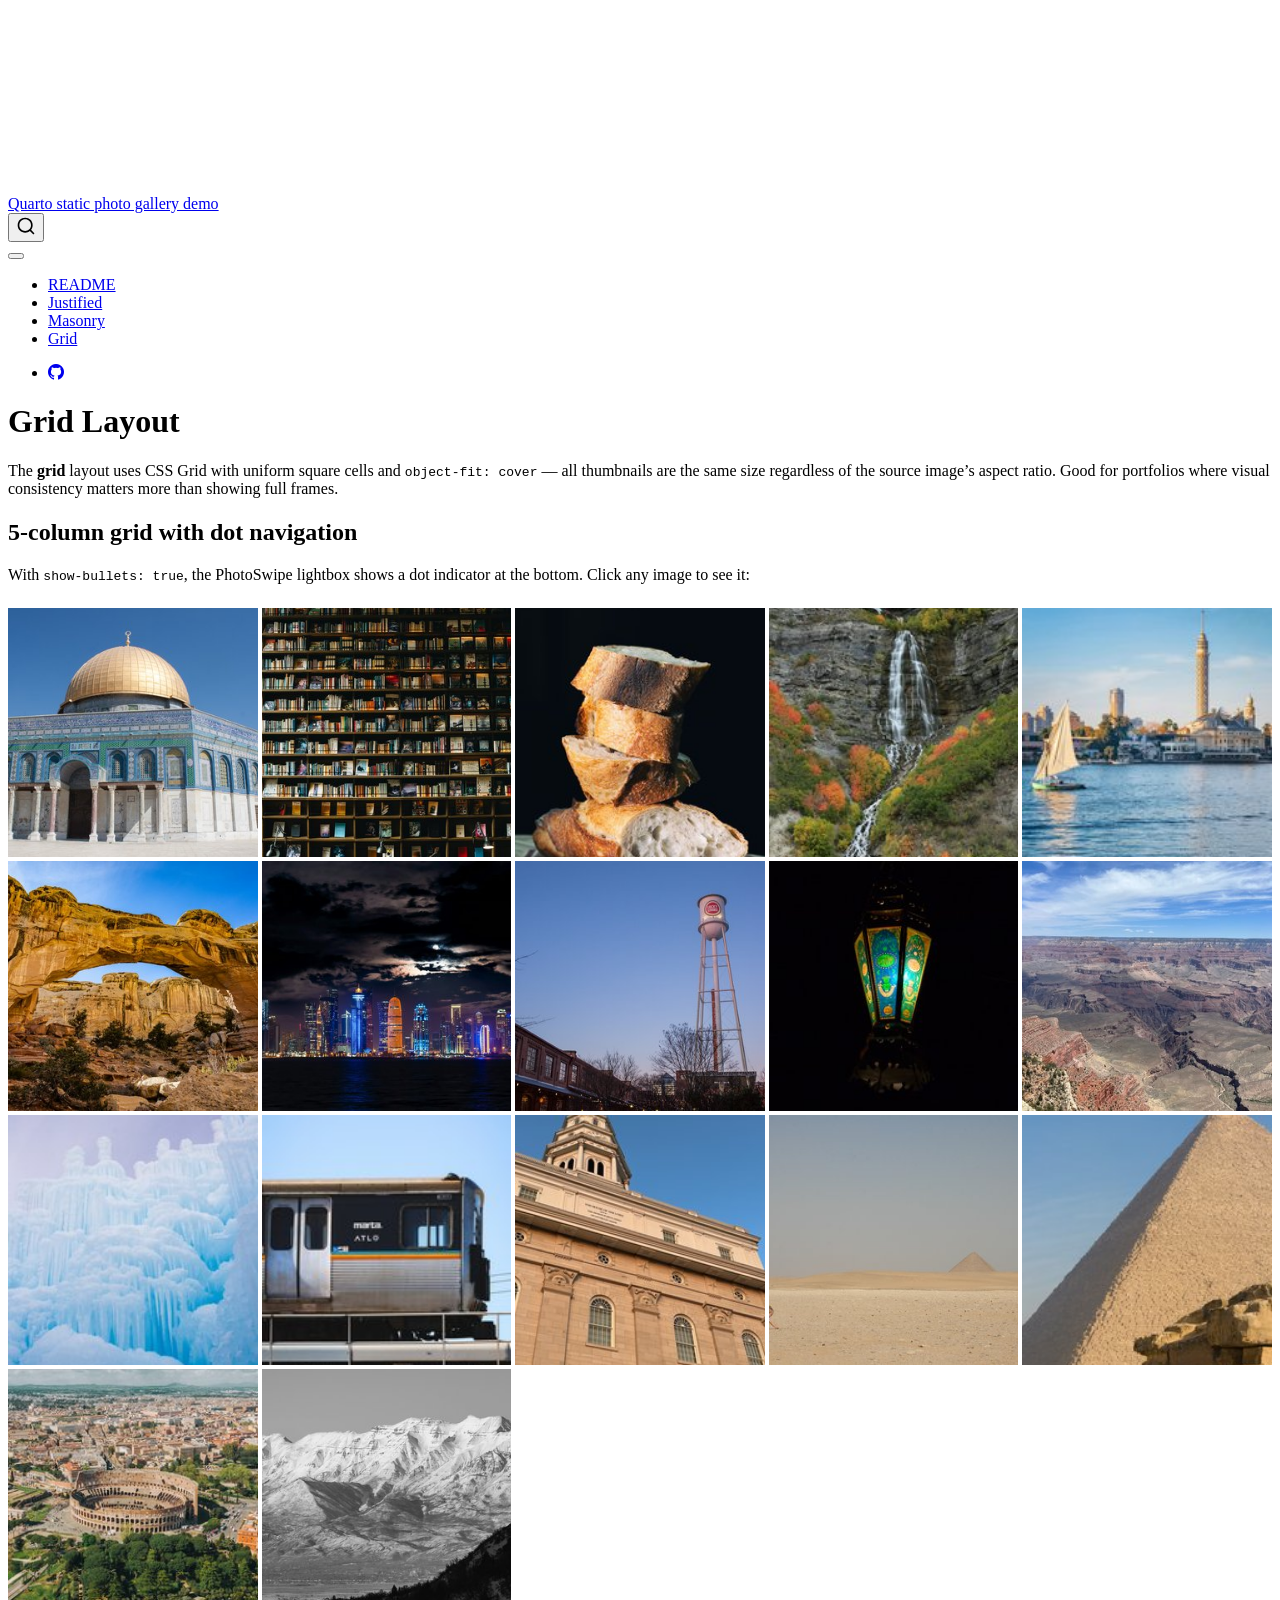
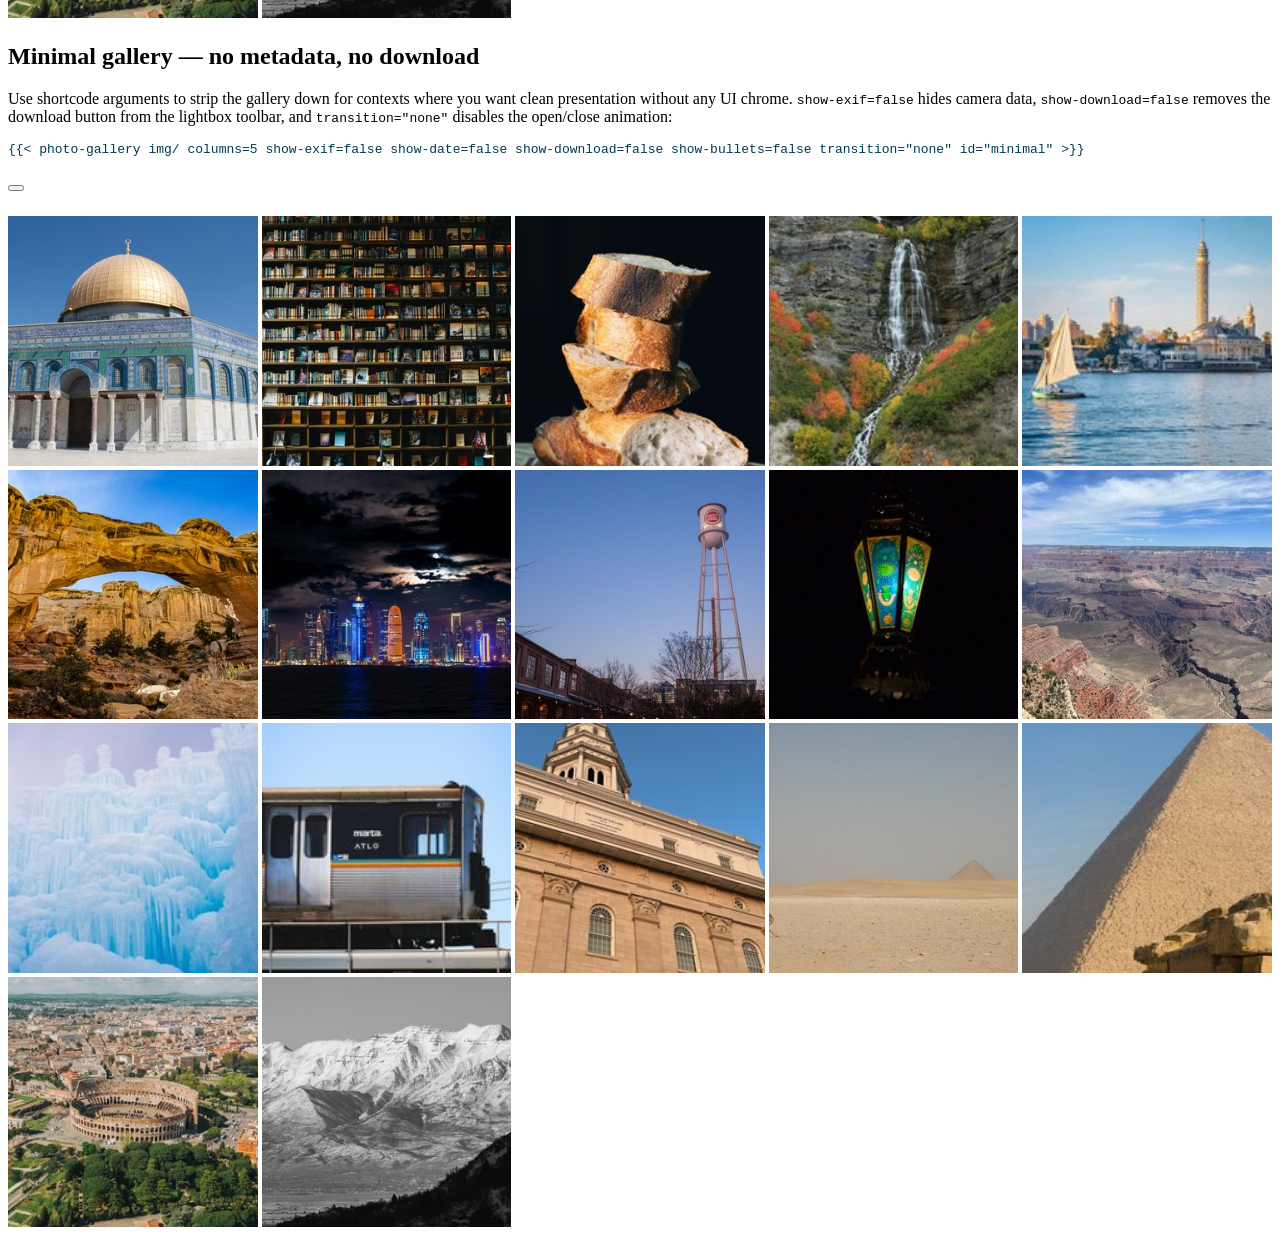
==== grid.html @ 7f1fd10f "Built site for gh-pages" ====
<!DOCTYPE html>
<html xmlns="http://www.w3.org/1999/xhtml" lang="en" xml:lang="en"><head>

<meta charset="utf-8">
<meta name="generator" content="quarto-1.9.37">

<meta name="viewport" content="width=device-width, initial-scale=1.0, user-scalable=yes">


<title>Grid Layout – Quarto static photo gallery demo</title>
<style>
/* Default styles provided by pandoc.
** See https://pandoc.org/MANUAL.html#variables-for-html for config info.
*/
code{white-space: pre-wrap;}
span.smallcaps{font-variant: small-caps;}
div.columns{display: flex; gap: min(4vw, 1.5em);}
div.column{flex: auto; overflow-x: auto;}
div.hanging-indent{margin-left: 1.5em; text-indent: -1.5em;}
ul.task-list{list-style: none;}
ul.task-list li input[type="checkbox"] {
  width: 0.8em;
  margin: 0 0.8em 0.2em -1em; /* quarto-specific, see https://github.com/quarto-dev/quarto-cli/issues/4556 */ 
  vertical-align: middle;
}
/* CSS for syntax highlighting */
html { -webkit-text-size-adjust: 100%; }
pre > code.sourceCode { white-space: pre; position: relative; }
pre > code.sourceCode > span { display: inline-block; line-height: 1.25; }
pre > code.sourceCode > span:empty { height: 1.2em; }
.sourceCode { overflow: visible; }
code.sourceCode > span { color: inherit; text-decoration: inherit; }
div.sourceCode { margin: 1em 0; }
pre.sourceCode { margin: 0; }
@media screen {
div.sourceCode { overflow: auto; }
}
@media print {
pre > code.sourceCode { white-space: pre-wrap; }
pre > code.sourceCode > span { text-indent: -5em; padding-left: 5em; }
}
pre.numberSource code
  { counter-reset: source-line 0; }
pre.numberSource code > span
  { position: relative; left: -4em; counter-increment: source-line; }
pre.numberSource code > span > a:first-child::before
  { content: counter(source-line);
    position: relative; left: -1em; text-align: right; vertical-align: baseline;
    border: none; display: inline-block;
    -webkit-touch-callout: none; -webkit-user-select: none;
    -khtml-user-select: none; -moz-user-select: none;
    -ms-user-select: none; user-select: none;
    padding: 0 4px; width: 4em;
  }
pre.numberSource { margin-left: 3em;  padding-left: 4px; }
div.sourceCode
  {   }
@media screen {
pre > code.sourceCode > span > a:first-child::before { text-decoration: underline; }
}
</style>


<script src="site_libs/quarto-nav/quarto-nav.js"></script>
<script src="site_libs/quarto-nav/headroom.min.js"></script>
<script src="site_libs/clipboard/clipboard.min.js"></script>
<script src="site_libs/quarto-search/autocomplete.umd.js"></script>
<script src="site_libs/quarto-search/fuse.min.js"></script>
<script src="site_libs/quarto-search/quarto-search.js"></script>
<meta name="quarto:offset" content="./">
<script src="site_libs/quarto-html/quarto.js" type="module"></script>
<script src="site_libs/quarto-html/tabsets/tabsets.js" type="module"></script>
<script src="site_libs/quarto-html/popper.min.js"></script>
<script src="site_libs/quarto-html/tippy.umd.min.js"></script>
<script src="site_libs/quarto-html/anchor.min.js"></script>
<link href="site_libs/quarto-html/tippy.css" rel="stylesheet">
<link href="site_libs/quarto-html/quarto-syntax-highlighting-7f8f88aac4f3542376d5c11b86a4c14d.css" rel="stylesheet" class="quarto-color-scheme" id="quarto-text-highlighting-styles">
<link href="site_libs/quarto-html/quarto-syntax-highlighting-dark-d0ae9245876894da5ac7e18953ecc5cc.css" rel="stylesheet" class="quarto-color-scheme quarto-color-alternate" id="quarto-text-highlighting-styles">
<link href="site_libs/quarto-html/quarto-syntax-highlighting-7f8f88aac4f3542376d5c11b86a4c14d.css" rel="stylesheet" class="quarto-color-scheme-extra" id="quarto-text-highlighting-styles">
<script src="site_libs/bootstrap/bootstrap.min.js"></script>
<link href="site_libs/bootstrap/bootstrap-icons.css" rel="stylesheet">
<link href="site_libs/bootstrap/bootstrap-158031087360bce0ff56dc785ce39e06.min.css" rel="stylesheet" append-hash="true" class="quarto-color-scheme" id="quarto-bootstrap" data-mode="light">
<link href="site_libs/bootstrap/bootstrap-dark-4d72738a521f03bda770c6fbcc444206.min.css" rel="stylesheet" append-hash="true" class="quarto-color-scheme quarto-color-alternate" id="quarto-bootstrap" data-mode="dark">
<link href="site_libs/bootstrap/bootstrap-158031087360bce0ff56dc785ce39e06.min.css" rel="stylesheet" append-hash="true" class="quarto-color-scheme-extra" id="quarto-bootstrap" data-mode="light">
<script src="site_libs/quarto-contrib/photo-gallery-0.1.0/photoswipe.umd.min.js"></script>
<script src="site_libs/quarto-contrib/photo-gallery-0.1.0/photoswipe-lightbox.umd.min.js"></script>
<script src="site_libs/quarto-contrib/photo-gallery-0.1.0/dayjs.min.js"></script>
<script src="site_libs/quarto-contrib/photo-gallery-0.1.0/photo-gallery.js"></script>
<link href="site_libs/quarto-contrib/photo-gallery-0.1.0/photoswipe.css" rel="stylesheet">
<link href="site_libs/quarto-contrib/photo-gallery-0.1.0/photo-gallery.css" rel="stylesheet">
<script id="quarto-search-options" type="application/json">{
  "location": "navbar",
  "copy-button": false,
  "collapse-after": 3,
  "panel-placement": "end",
  "type": "overlay",
  "limit": 50,
  "keyboard-shortcut": [
    "f",
    "/",
    "s"
  ],
  "show-item-context": false,
  "language": {
    "search-no-results-text": "No results",
    "search-matching-documents-text": "matching documents",
    "search-copy-link-title": "Copy link to search",
    "search-hide-matches-text": "Hide additional matches",
    "search-more-match-text": "more match in this document",
    "search-more-matches-text": "more matches in this document",
    "search-clear-button-title": "Clear",
    "search-text-placeholder": "",
    "search-detached-cancel-button-title": "Cancel",
    "search-submit-button-title": "Submit",
    "search-label": "Search"
  }
}</script>


</head>

<body class="nav-fixed quarto-light"><script id="quarto-html-before-body" type="application/javascript">
    const toggleBodyColorMode = (bsSheetEl) => {
      const mode = bsSheetEl.getAttribute("data-mode");
      const bodyEl = window.document.querySelector("body");
      if (mode === "dark") {
        bodyEl.classList.add("quarto-dark");
        bodyEl.classList.remove("quarto-light");
      } else {
        bodyEl.classList.add("quarto-light");
        bodyEl.classList.remove("quarto-dark");
      }
    }
    const toggleBodyColorPrimary = () => {
      const bsSheetEl = window.document.querySelector("link#quarto-bootstrap:not([rel=disabled-stylesheet])");
      if (bsSheetEl) {
        toggleBodyColorMode(bsSheetEl);
      }
    }
    const setColorSchemeToggle = (alternate) => {
      const toggles = window.document.querySelectorAll('.quarto-color-scheme-toggle');
      for (let i=0; i < toggles.length; i++) {
        const toggle = toggles[i];
        if (toggle) {
          if (alternate) {
            toggle.classList.add("alternate");
          } else {
            toggle.classList.remove("alternate");
          }
        }
      }
    };
    const toggleColorMode = (alternate) => {
      // Switch the stylesheets
      const primaryStylesheets = window.document.querySelectorAll('link.quarto-color-scheme:not(.quarto-color-alternate)');
      const alternateStylesheets = window.document.querySelectorAll('link.quarto-color-scheme.quarto-color-alternate');
      manageTransitions('#quarto-margin-sidebar .nav-link', false);
      if (alternate) {
        // note: dark is layered on light, we don't disable primary!
        enableStylesheet(alternateStylesheets);
        for (const sheetNode of alternateStylesheets) {
          if (sheetNode.id === "quarto-bootstrap") {
            toggleBodyColorMode(sheetNode);
          }
        }
      } else {
        disableStylesheet(alternateStylesheets);
        enableStylesheet(primaryStylesheets)
        toggleBodyColorPrimary();
      }
      manageTransitions('#quarto-margin-sidebar .nav-link', true);
      // Switch the toggles
      setColorSchemeToggle(alternate)
      // Hack to workaround the fact that safari doesn't
      // properly recolor the scrollbar when toggling (#1455)
      if (navigator.userAgent.indexOf('Safari') > 0 && navigator.userAgent.indexOf('Chrome') == -1) {
        manageTransitions("body", false);
        window.scrollTo(0, 1);
        setTimeout(() => {
          window.scrollTo(0, 0);
          manageTransitions("body", true);
        }, 40);
      }
    }
    const disableStylesheet = (stylesheets) => {
      for (let i=0; i < stylesheets.length; i++) {
        const stylesheet = stylesheets[i];
        stylesheet.rel = 'disabled-stylesheet';
      }
    }
    const enableStylesheet = (stylesheets) => {
      for (let i=0; i < stylesheets.length; i++) {
        const stylesheet = stylesheets[i];
        if(stylesheet.rel !== 'stylesheet') { // for Chrome, which will still FOUC without this check
          stylesheet.rel = 'stylesheet';
        }
      }
    }
    const manageTransitions = (selector, allowTransitions) => {
      const els = window.document.querySelectorAll(selector);
      for (let i=0; i < els.length; i++) {
        const el = els[i];
        if (allowTransitions) {
          el.classList.remove('notransition');
        } else {
          el.classList.add('notransition');
        }
      }
    }
    const isFileUrl = () => {
      return window.location.protocol === 'file:';
    }
    const hasAlternateSentinel = () => {
      let styleSentinel = getColorSchemeSentinel();
      if (styleSentinel !== null) {
        return styleSentinel === "alternate";
      } else {
        return false;
      }
    }
    const setStyleSentinel = (alternate) => {
      const value = alternate ? "alternate" : "default";
      if (!isFileUrl()) {
        window.localStorage.setItem("quarto-color-scheme", value);
      } else {
        localAlternateSentinel = value;
      }
    }
    const getColorSchemeSentinel = () => {
      if (!isFileUrl()) {
        const storageValue = window.localStorage.getItem("quarto-color-scheme");
        return storageValue != null ? storageValue : localAlternateSentinel;
      } else {
        return localAlternateSentinel;
      }
    }
    const toggleGiscusIfUsed = (isAlternate, darkModeDefault) => {
      const baseTheme = document.querySelector('#giscus-base-theme')?.value ?? 'light';
      const alternateTheme = document.querySelector('#giscus-alt-theme')?.value ?? 'dark';
      let newTheme = '';
      if(authorPrefersDark) {
        newTheme = isAlternate ? baseTheme : alternateTheme;
      } else {
        newTheme = isAlternate ? alternateTheme : baseTheme;
      }
      const changeGiscusTheme = () => {
        // From: https://github.com/giscus/giscus/issues/336
        const sendMessage = (message) => {
          const iframe = document.querySelector('iframe.giscus-frame');
          if (!iframe) return;
          iframe.contentWindow.postMessage({ giscus: message }, 'https://giscus.app');
        }
        sendMessage({
          setConfig: {
            theme: newTheme
          }
        });
      }
      const isGiscussLoaded = window.document.querySelector('iframe.giscus-frame') !== null;
      if (isGiscussLoaded) {
        changeGiscusTheme();
      }
    };
    const authorPrefersDark = false;
    const darkModeDefault = authorPrefersDark;
      document.querySelector('link#quarto-text-highlighting-styles.quarto-color-scheme-extra').rel = 'disabled-stylesheet';
      document.querySelector('link#quarto-bootstrap.quarto-color-scheme-extra').rel = 'disabled-stylesheet';
    let localAlternateSentinel = darkModeDefault ? 'alternate' : 'default';
    // Dark / light mode switch
    window.quartoToggleColorScheme = () => {
      // Read the current dark / light value
      let toAlternate = !hasAlternateSentinel();
      toggleColorMode(toAlternate);
      setStyleSentinel(toAlternate);
      toggleGiscusIfUsed(toAlternate, darkModeDefault);
      window.dispatchEvent(new Event('resize'));
    };
    // Switch to dark mode if need be
    if (hasAlternateSentinel()) {
      toggleColorMode(true);
    } else {
      toggleColorMode(false);
    }
  </script>

<div id="quarto-search-results"></div>
  <header id="quarto-header" class="headroom fixed-top">
    <nav class="navbar navbar-expand-lg " data-bs-theme="dark">
      <div class="navbar-container container-fluid">
      <div class="navbar-brand-container mx-auto">
    <a class="navbar-brand" href="./index.html">
    <span class="navbar-title">Quarto static photo gallery demo</span>
    </a>
  </div>
            <div id="quarto-search" class="" title="Search"></div>
          <button class="navbar-toggler" type="button" data-bs-toggle="collapse" data-bs-target="#navbarCollapse" aria-controls="navbarCollapse" role="menu" aria-expanded="false" aria-label="Toggle navigation" onclick="if (window.quartoToggleHeadroom) { window.quartoToggleHeadroom(); }">
  <span class="navbar-toggler-icon"></span>
</button>
          <div class="collapse navbar-collapse" id="navbarCollapse">
            <ul class="navbar-nav navbar-nav-scroll me-auto">
  <li class="nav-item">
    <a class="nav-link" href="./index.html"> 
<span class="menu-text">README</span></a>
  </li>  
  <li class="nav-item">
    <a class="nav-link" href="./justified.html"> 
<span class="menu-text">Justified</span></a>
  </li>  
  <li class="nav-item">
    <a class="nav-link" href="./masonry.html"> 
<span class="menu-text">Masonry</span></a>
  </li>  
  <li class="nav-item">
    <a class="nav-link active" href="./grid.html" aria-current="page"> 
<span class="menu-text">Grid</span></a>
  </li>  
</ul>
            <ul class="navbar-nav navbar-nav-scroll ms-auto">
  <li class="nav-item compact">
    <a class="nav-link" href="https://github.com/andrewheiss/quarto-static-photo-gallery"> <i class="bi bi-github" role="img" aria-label="github">
</i> 
<span class="menu-text"></span></a>
  </li>  
</ul>
          </div> <!-- /navcollapse -->
            <div class="quarto-navbar-tools">
  <a href="" class="quarto-color-scheme-toggle quarto-navigation-tool  px-1" onclick="window.quartoToggleColorScheme(); return false;" title="Toggle dark mode"><i class="bi"></i></a>
</div>
      </div> <!-- /container-fluid -->
    </nav>
</header>
<!-- content -->
<div id="quarto-content" class="quarto-container page-columns page-rows-contents page-layout-full page-navbar">
<!-- sidebar -->
<!-- margin-sidebar -->
    
<!-- main -->
<main class="content column-page" id="quarto-document-content">


<header id="title-block-header" class="quarto-title-block default">
<div class="quarto-title">
<h1 class="title">Grid Layout</h1>
</div>



<div class="quarto-title-meta column-page">

    
  
    
  </div>
  


</header>


<p>The <strong>grid</strong> layout uses CSS Grid with uniform square cells and <code>object-fit: cover</code> — all thumbnails are the same size regardless of the source image’s aspect ratio. Good for portfolios where visual consistency matters more than showing full frames.</p>
<section id="column-grid-with-dot-navigation" class="level2">
<h2 class="anchored" data-anchor-id="column-grid-with-dot-navigation">5-column grid with dot navigation</h2>
<p>With <code>show-bullets: true</code>, the PhotoSwipe lightbox shows a dot indicator at the bottom. Click any image to see it:</p>
<div class="photo-gallery" data-layout="grid" style="--pg-gap: 4px; --pg-row-height: 300px; --pg-columns: 5;">
<div class="pswp-gallery" id="pg-1" data-download="true" data-transition="zoom" data-bullets="true">
<a href="img/al-aqsa.jpg" data-pswp-width="2400" data-pswp-height="1600" data-cropped="false" class="pg-item" style="flex-grow: 1.5000;" title="Al-Aqsa — Al-Aqsa mosque in Jerusalem Photo by Andrew Heiss" aria-describedby="pg-1-cap-1" data-pg-desc="Al-Aqsa mosque in Jerusalem<br>Photo by Andrew Heiss">
<img src="img/thumbs/al-aqsa.jpg" alt="Al-Aqsa mosque in Jerusalem Photo by Andrew Heiss" width="450" height="300" loading="lazy">
<div class="pg-caption" id="pg-1-cap-1"><span class="pg-title">Al-Aqsa</span><span class="pg-meta"><time datetime="2009-08-30T09:52:01" data-date-format="YYYY-MM-DD" data-datetime-format="YYYY-MM-DDTHH:mm">2009-08-30T09:52:01</time> · f/11 · 1/400s · 18mm · ISO 200 · Canon EOS DIGITAL REBEL XTi</span><span class="pg-description">Al-Aqsa mosque in Jerusalem Photo by Andrew Heiss</span></div>
</a>
<a href="img/books.jpg" data-pswp-width="2400" data-pswp-height="1600" data-cropped="false" class="pg-item" style="flex-grow: 1.5000;" title="Books — A wall of books Photo by Peter Thomas on Unsplash" aria-describedby="pg-1-cap-2" data-pg-desc="A wall of books<br>Photo by <a href=&quot;https://unsplash.com/@lifeof_peter_&quot;>Peter Thomas</a> on <a href=&quot;https://unsplash.com/photos/books-fill-a-wooden-bookshelf-he4j9YyWFoo&quot;>Unsplash</a>">
<img src="img/thumbs/books.jpg" alt="A wall of books Photo by Peter Thomas on Unsplash" width="450" height="300" loading="lazy">
<div class="pg-caption" id="pg-1-cap-2"><span class="pg-title">Books</span><span class="pg-meta"><time datetime="2025-03-13" data-date-format="YYYY-MM-DD" data-datetime-format="YYYY-MM-DDTHH:mm">2025-03-13</time></span><span class="pg-description">A wall of books Photo by Peter Thomas on Unsplash</span></div>
</a>
<a href="img/breaad.jpg" data-pswp-width="2400" data-pswp-height="3000" data-cropped="false" class="pg-item" style="flex-grow: 0.8000;" title="Bread — A stack of sliced bread Photo by Rodolfo Marques on Unsplash" aria-describedby="pg-1-cap-3" data-pg-desc="A stack of sliced bread<br>Photo by <a href=&quot;https://unsplash.com/@rodolfomarques&quot;>Rodolfo Marques</a> on <a href=&quot;https://unsplash.com/photos/sliced-breads-GzBO_o0RvEg&quot;>Unsplash</a>">
<img src="img/thumbs/breaad.jpg" alt="A stack of sliced bread Photo by Rodolfo Marques on Unsplash" width="240" height="300" loading="lazy">
<div class="pg-caption" id="pg-1-cap-3"><span class="pg-title">Bread</span><span class="pg-meta"><time datetime="2018-08-08" data-date-format="YYYY-MM-DD" data-datetime-format="YYYY-MM-DDTHH:mm">2018-08-08</time></span><span class="pg-description">A stack of sliced bread Photo by Rodolfo Marques on Unsplash</span></div>
</a>
<a href="img/bridal-veil.jpg" data-pswp-width="2400" data-pswp-height="3600" data-cropped="false" class="pg-item" style="flex-grow: 0.6667;" title="Bridal Veil Falls — Bridal Veil Falls near Provo, Utah Photo by David Wirzba on Unsplash" aria-describedby="pg-1-cap-4" data-pg-desc="Bridal Veil Falls near Provo, Utah<br>Photo by <a href=&quot;https://unsplash.com/@psalms&quot;>David Wirzba</a> on <a href=&quot;https://unsplash.com/photos/photo-of-waterfalls-during-daytime-hZuSXNKCyzE&quot;>Unsplash</a>">
<img src="img/thumbs/bridal-veil.jpg" alt="Bridal Veil Falls near Provo, Utah Photo by David Wirzba on Unsplash" width="200" height="300" loading="lazy">
<div class="pg-caption" id="pg-1-cap-4"><span class="pg-title">Bridal Veil Falls</span><span class="pg-meta"><time datetime="2019-06-17" data-date-format="YYYY-MM-DD" data-datetime-format="YYYY-MM-DDTHH:mm">2019-06-17</time></span><span class="pg-description">Bridal Veil Falls near Provo, Utah Photo by David Wirzba on Unsplash</span></div>
</a>
<a href="img/cairo.jpg" data-pswp-width="1910" data-pswp-height="3392" data-cropped="false" class="pg-item" style="flex-grow: 0.5631;" title="cairo.jpg — A felucca on the Nile in front of Cairo Tower in Egypt Photo by Hatem Ramadan on Unsplash" aria-describedby="pg-1-cap-5" data-pg-desc="A felucca on the Nile in front of Cairo Tower in Egypt<br>Photo by <a href=&quot;https://unsplash.com/@canismajoris&quot;>Hatem Ramadan</a> on <a href=&quot;https://unsplash.com/photos/a-sailboat-on-the-water-with-a-city-in-the-background-59RY-ykUIAg&quot;>Unsplash</a>">
<img src="img/thumbs/cairo.jpg" alt="A felucca on the Nile in front of Cairo Tower in Egypt Photo by Hatem Ramadan on Unsplash" width="168" height="300" loading="lazy">
<div class="pg-caption" id="pg-1-cap-5"><span class="pg-title">cairo.jpg</span><span class="pg-meta"><time datetime="2024-09-29" data-date-format="YYYY-MM-DD" data-datetime-format="YYYY-MM-DDTHH:mm">2024-09-29</time></span><span class="pg-description">A felucca on the Nile in front of Cairo Tower in Egypt Photo by Hatem Ramadan on Unsplash</span></div>
</a>
<a href="img/capitol-reef.jpg" data-pswp-width="2400" data-pswp-height="1600" data-cropped="false" class="pg-item" style="flex-grow: 1.5000;" title="Capitol Reef — Hickman Bridge in Capitol Reef National Park, Utah Photo by Lori Stevens on Unsplash" aria-describedby="pg-1-cap-6" data-pg-desc="Hickman Bridge in Capitol Reef National Park, Utah<br>Photo by <a href=&quot;https://unsplash.com/@lancetraveler60&quot;>Lori Stevens</a> on <a href=&quot;https://unsplash.com/photos/a-large-rock-formation-with-an-arch-in-the-middle-of-it-Kdu1gxxua5A&quot;>Unsplash</a>">
<img src="img/thumbs/capitol-reef.jpg" alt="Hickman Bridge in Capitol Reef National Park, Utah Photo by Lori Stevens on Unsplash" width="450" height="300" loading="lazy">
<div class="pg-caption" id="pg-1-cap-6"><span class="pg-title">Capitol Reef</span><span class="pg-meta"><time datetime="2022-06-2" data-date-format="YYYY-MM-DD" data-datetime-format="YYYY-MM-DDTHH:mm">2022-06-2</time></span><span class="pg-description">Hickman Bridge in Capitol Reef National Park, Utah Photo by Lori Stevens on Unsplash</span></div>
</a>
<a href="img/doha.jpg" data-pswp-width="2400" data-pswp-height="1600" data-cropped="false" class="pg-item" style="flex-grow: 1.5000;" title="Doha — West Bay in Doha, Qatar Photo by Akbar Nemati on Unsplash" aria-describedby="pg-1-cap-7" data-pg-desc="West Bay in Doha, Qatar<br>Photo by <a href=&quot;https://unsplash.com/@akbarnemati&quot;>Akbar Nemati</a> on <a href=&quot;https://unsplash.com/photos/a-city-skyline-with-a-full-moon-in-the-sky-Q8NuHm4PbXc&quot;>Unsplash</a>">
<img src="img/thumbs/doha.jpg" alt="West Bay in Doha, Qatar Photo by Akbar Nemati on Unsplash" width="450" height="300" loading="lazy">
<div class="pg-caption" id="pg-1-cap-7"><span class="pg-title">Doha</span><span class="pg-meta"><time datetime="2023-05-04" data-date-format="YYYY-MM-DD" data-datetime-format="YYYY-MM-DDTHH:mm">2023-05-04</time></span><span class="pg-description">West Bay in Doha, Qatar Photo by Akbar Nemati on Unsplash</span></div>
</a>
<a href="img/durham.jpg" data-pswp-width="2400" data-pswp-height="1600" data-cropped="false" class="pg-item" style="flex-grow: 1.5000;" title="Water tower — Lucky Strike water tower in Durham, North Carolina Photo by Colin Rowley on Unsplash" aria-describedby="pg-1-cap-8" data-pg-desc="Lucky Strike water tower in Durham, North Carolina<br>Photo by <a href=&quot;https://unsplash.com/@colincollect&quot;>Colin Rowley</a> on <a href=&quot;https://unsplash.com/photos/a-water-tower-in-the-middle-of-a-town-kKegdvaaHvo&quot;>Unsplash</a>">
<img src="img/thumbs/durham.jpg" alt="Lucky Strike water tower in Durham, North Carolina Photo by Colin Rowley on Unsplash" width="450" height="300" loading="lazy">
<div class="pg-caption" id="pg-1-cap-8"><span class="pg-title">Water tower</span><span class="pg-meta"><time datetime="2021-10-07" data-date-format="YYYY-MM-DD" data-datetime-format="YYYY-MM-DDTHH:mm">2021-10-07</time></span><span class="pg-description">Lucky Strike water tower in Durham, North Carolina Photo by Colin Rowley on Unsplash</span></div>
</a>
<a href="img/fanous.jpg" data-pswp-width="1872" data-pswp-height="2400" data-cropped="false" class="pg-item" style="flex-grow: 0.7800;" title="Fanous — Ramandan fanous (lantern) in Cairo, Egypt Photo by Andrew Heiss" aria-describedby="pg-1-cap-9" data-pg-desc="Ramandan fanous (lantern) in Cairo, Egypt<br>Photo by Andrew Heiss">
<img src="img/thumbs/fanous.jpg" alt="Ramandan fanous (lantern) in Cairo, Egypt Photo by Andrew Heiss" width="234" height="300" loading="lazy">
<div class="pg-caption" id="pg-1-cap-9"><span class="pg-title">Fanous</span><span class="pg-meta"><time datetime="2008-08-31T13:04:14" data-date-format="YYYY-MM-DD" data-datetime-format="YYYY-MM-DDTHH:mm">2008-08-31T13:04:14</time> · f/8 · 1/250s · 39mm · ISO 800 · Canon EOS DIGITAL REBEL XTi</span><span class="pg-description">Ramandan fanous (lantern) in Cairo, Egypt Photo by Andrew Heiss</span></div>
</a>
<a href="img/grand-canyon.jpg" data-pswp-width="2400" data-pswp-height="1800" data-cropped="false" class="pg-item" style="flex-grow: 1.3333;" title="Grand Canyon — The Grand Canyon in Arizona Photo by Andrew Heiss" aria-describedby="pg-1-cap-10" data-pg-desc="The Grand Canyon in Arizona<br>Photo by Andrew Heiss">
<img src="img/thumbs/grand-canyon.jpg" alt="The Grand Canyon in Arizona Photo by Andrew Heiss" width="400" height="300" loading="lazy">
<div class="pg-caption" id="pg-1-cap-10"><span class="pg-title">Grand Canyon</span><span class="pg-meta"><time datetime="2023-06-07T10:56:09" data-date-format="YYYY-MM-DD" data-datetime-format="YYYY-MM-DDTHH:mm">2023-06-07T10:56:09</time> · f/1.6 · 1/4651s · 5mm · ISO 50 · Apple iPhone 13</span><span class="pg-description">The Grand Canyon in Arizona Photo by Andrew Heiss</span></div>
</a>
<a href="img/ice.jpg" data-pswp-width="1600" data-pswp-height="2400" data-cropped="false" class="pg-item" style="flex-grow: 0.6667;" title="Ice castle — Ice castle in Midway, Utah Photo by Andrew Heiss" aria-describedby="pg-1-cap-11" data-pg-desc="Ice castle in Midway, Utah<br>Photo by Andrew Heiss">
<img src="img/thumbs/ice.jpg" alt="Ice castle in Midway, Utah Photo by Andrew Heiss" width="200" height="300" loading="lazy">
<div class="pg-caption" id="pg-1-cap-11"><span class="pg-title">Ice castle</span><span class="pg-meta"><time datetime="2011-01-15T15:22:42" data-date-format="YYYY-MM-DD" data-datetime-format="YYYY-MM-DDTHH:mm">2011-01-15T15:22:42</time> · f/11 · 1/320s · 21mm · ISO 100 · Canon EOS DIGITAL REBEL XTi</span><span class="pg-description">Ice castle in Midway, Utah Photo by Andrew Heiss</span></div>
</a>
<a href="img/marta.jpg" data-pswp-width="2400" data-pswp-height="4267" data-cropped="false" class="pg-item" style="flex-grow: 0.5625;" title="MARTA — MARTA train in Atlanta, Georgia Photo by Levi on Unsplash" aria-describedby="pg-1-cap-12" data-pg-desc="MARTA train in Atlanta, Georgia<br>Photo by <a href=&quot;https://unsplash.com/@levipurk&quot;>Levi</a> on <a href=&quot;https://unsplash.com/photos/a-silver-train-traveling-over-a-bridge-under-a-blue-sky-jXfCtN7hzZY&quot;>Unsplash</a>">
<img src="img/thumbs/marta.jpg" alt="MARTA train in Atlanta, Georgia Photo by Levi on Unsplash" width="168" height="300" loading="lazy">
<div class="pg-caption" id="pg-1-cap-12"><span class="pg-title">MARTA</span><span class="pg-meta"><time datetime="2023-10-09" data-date-format="YYYY-MM-DD" data-datetime-format="YYYY-MM-DDTHH:mm">2023-10-09</time></span><span class="pg-description">MARTA train in Atlanta, Georgia Photo by Levi on Unsplash</span></div>
</a>
<a href="img/nauvoo.jpg" data-pswp-width="1800" data-pswp-height="2400" data-cropped="false" class="pg-item" style="flex-grow: 0.7500;" title="Nauvoo Temple — LDS temple in Nauvoo, Illinois Photo by Andrew Heiss" aria-describedby="pg-1-cap-13" data-pg-desc="LDS temple in Nauvoo, Illinois<br>Photo by Andrew Heiss">
<img src="img/thumbs/nauvoo.jpg" alt="LDS temple in Nauvoo, Illinois Photo by Andrew Heiss" width="225" height="300" loading="lazy">
<div class="pg-caption" id="pg-1-cap-13"><span class="pg-title">Nauvoo Temple</span><span class="pg-meta"><time datetime="2023-06-23T20:12:38" data-date-format="YYYY-MM-DD" data-datetime-format="YYYY-MM-DDTHH:mm">2023-06-23T20:12:38</time> · f/1.6 · 1/668s · 5mm · ISO 50 · Apple iPhone 13</span><span class="pg-description">LDS temple in Nauvoo, Illinois Photo by Andrew Heiss</span></div>
</a>
<a href="img/pyramid-landscape.jpg" data-pswp-width="2400" data-pswp-height="1600" data-cropped="false" class="pg-item" style="flex-grow: 1.5000;" title="Pyramid (landscape) — Great Pyramid of Giza in Cairo, Egypt Photo by Andrew Heiss" aria-describedby="pg-1-cap-14" data-pg-desc="Great Pyramid of Giza in Cairo, Egypt<br>Photo by Andrew Heiss">
<img src="img/thumbs/pyramid-landscape.jpg" alt="Great Pyramid of Giza in Cairo, Egypt Photo by Andrew Heiss" width="450" height="300" loading="lazy">
<div class="pg-caption" id="pg-1-cap-14"><span class="pg-title">Pyramid (landscape)</span><span class="pg-meta"><time datetime="2008-10-06T01:52:41" data-date-format="YYYY-MM-DD" data-datetime-format="YYYY-MM-DDTHH:mm">2008-10-06T01:52:41</time> · f/18 · 1/500s · 35mm · ISO 400 · Canon EOS DIGITAL REBEL XTi</span><span class="pg-description">Great Pyramid of Giza in Cairo, Egypt Photo by Andrew Heiss</span></div>
</a>
<a href="img/pyramid.jpg" data-pswp-width="1600" data-pswp-height="2400" data-cropped="false" class="pg-item" style="flex-grow: 0.6667;" title="Pyramid — Pyramid in Giza, Cairo, Egypt Photo by Andrew Heiss" aria-describedby="pg-1-cap-15" data-pg-desc="Pyramid in Giza, Cairo, Egypt<br>Photo by Andrew Heiss">
<img src="img/thumbs/pyramid.jpg" alt="Pyramid in Giza, Cairo, Egypt Photo by Andrew Heiss" width="200" height="300" loading="lazy">
<div class="pg-caption" id="pg-1-cap-15"><span class="pg-title">Pyramid</span><span class="pg-meta"><time datetime="2009-01-08T01:39:27" data-date-format="YYYY-MM-DD" data-datetime-format="YYYY-MM-DDTHH:mm">2009-01-08T01:39:27</time> · f/10 · 1/200s · 55mm · ISO 100 · Canon EOS DIGITAL REBEL XTi</span><span class="pg-description">Pyramid in Giza, Cairo, Egypt Photo by Andrew Heiss</span></div>
</a>
<a href="img/rome.jpg" data-pswp-width="2400" data-pswp-height="3000" data-cropped="false" class="pg-item" style="flex-grow: 0.8000;" title="Colosseum — The Colosseum in Rome, Italy Photo by Spencer Davis on Unsplash" aria-describedby="pg-1-cap-16" data-pg-desc="The Colosseum in Rome, Italy Photo by <a href=&quot;https://unsplash.com/@spencerdavis&quot;>Spencer Davis</a> on <a href=&quot;https://unsplash.com/photos/aerial-view-of-colosseum-at-rome-italy-ckotRXopwRM&quot;>Unsplash</a>">
<img src="img/thumbs/rome.jpg" alt="The Colosseum in Rome, Italy Photo by Spencer Davis on Unsplash" width="240" height="300" loading="lazy">
<div class="pg-caption" id="pg-1-cap-16"><span class="pg-title">Colosseum</span><span class="pg-meta"><time datetime="2019-04-23" data-date-format="YYYY-MM-DD" data-datetime-format="YYYY-MM-DDTHH:mm">2019-04-23</time></span><span class="pg-description">The Colosseum in Rome, Italy Photo by Spencer Davis on Unsplash</span></div>
</a>
<a href="img/timpanogos.jpg" data-pswp-width="2400" data-pswp-height="1600" data-cropped="false" class="pg-item" style="flex-grow: 1.5000;" title="Mt. Timpanogos — Mt. Timpanogos from Utah County, Utah Photo by Sonny Mauricio on Unsplash" aria-describedby="pg-1-cap-17" data-pg-desc="Mt. Timpanogos from Utah County, Utah<br>Photo by <a href=&quot;https://unsplash.com/@northernstatemedia&quot;>Sonny Mauricio</a> on <a href=&quot;https://unsplash.com/photos/a-snow-covered-mountain-range-with-trees-in-the-foreground-Nv-b4hDOgWY&quot;>Unsplash</a>">
<img src="img/thumbs/timpanogos.jpg" alt="Mt. Timpanogos from Utah County, Utah Photo by Sonny Mauricio on Unsplash" width="450" height="300" loading="lazy">
<div class="pg-caption" id="pg-1-cap-17"><span class="pg-title">Mt. Timpanogos</span><span class="pg-meta"><time datetime="2021-12-19" data-date-format="YYYY-MM-DD" data-datetime-format="YYYY-MM-DDTHH:mm">2021-12-19</time></span><span class="pg-description">Mt. Timpanogos from Utah County, Utah Photo by Sonny Mauricio on Unsplash</span></div>
</a>
</div>
</div>
</section>
<section id="minimal-gallery-no-metadata-no-download" class="level2">
<h2 class="anchored" data-anchor-id="minimal-gallery-no-metadata-no-download">Minimal gallery — no metadata, no download</h2>
<p>Use shortcode arguments to strip the gallery down for contexts where you want clean presentation without any UI chrome. <code>show-exif=false</code> hides camera data, <code>show-download=false</code> removes the download button from the lightbox toolbar, and <code>transition="none"</code> disables the open/close animation:</p>
<div class="code-copy-outer-scaffold"><div class="sourceCode" id="cb1"><pre class="sourceCode markdown code-with-copy"><code class="sourceCode markdown"><span id="cb1-1"><a href="#cb1-1" aria-hidden="true" tabindex="-1"></a>{{&lt; photo-gallery img/ columns=5 show-exif=false show-date=false show-download=false show-bullets=false transition="none" id="minimal" &gt;}}</span></code></pre></div><button title="Copy to Clipboard" class="code-copy-button"><i class="bi"></i></button></div>
<div class="photo-gallery" data-layout="grid" style="--pg-gap: 4px; --pg-row-height: 300px; --pg-columns: 5;">
<div class="pswp-gallery" id="pg-minimal" data-download="false" data-transition="none" data-bullets="false">
<a href="img/al-aqsa.jpg" data-pswp-width="2400" data-pswp-height="1600" data-cropped="false" class="pg-item" style="flex-grow: 1.5000;" title="Al-Aqsa — Al-Aqsa mosque in Jerusalem Photo by Andrew Heiss" aria-describedby="pg-minimal-cap-1" data-pg-desc="Al-Aqsa mosque in Jerusalem<br>Photo by Andrew Heiss">
<img src="img/thumbs/al-aqsa.jpg" alt="Al-Aqsa mosque in Jerusalem Photo by Andrew Heiss" width="450" height="300" loading="lazy">
<div class="pg-caption" id="pg-minimal-cap-1"><span class="pg-title">Al-Aqsa</span><span class="pg-description">Al-Aqsa mosque in Jerusalem Photo by Andrew Heiss</span></div>
</a>
<a href="img/books.jpg" data-pswp-width="2400" data-pswp-height="1600" data-cropped="false" class="pg-item" style="flex-grow: 1.5000;" title="Books — A wall of books Photo by Peter Thomas on Unsplash" aria-describedby="pg-minimal-cap-2" data-pg-desc="A wall of books<br>Photo by <a href=&quot;https://unsplash.com/@lifeof_peter_&quot;>Peter Thomas</a> on <a href=&quot;https://unsplash.com/photos/books-fill-a-wooden-bookshelf-he4j9YyWFoo&quot;>Unsplash</a>">
<img src="img/thumbs/books.jpg" alt="A wall of books Photo by Peter Thomas on Unsplash" width="450" height="300" loading="lazy">
<div class="pg-caption" id="pg-minimal-cap-2"><span class="pg-title">Books</span><span class="pg-description">A wall of books Photo by Peter Thomas on Unsplash</span></div>
</a>
<a href="img/breaad.jpg" data-pswp-width="2400" data-pswp-height="3000" data-cropped="false" class="pg-item" style="flex-grow: 0.8000;" title="Bread — A stack of sliced bread Photo by Rodolfo Marques on Unsplash" aria-describedby="pg-minimal-cap-3" data-pg-desc="A stack of sliced bread<br>Photo by <a href=&quot;https://unsplash.com/@rodolfomarques&quot;>Rodolfo Marques</a> on <a href=&quot;https://unsplash.com/photos/sliced-breads-GzBO_o0RvEg&quot;>Unsplash</a>">
<img src="img/thumbs/breaad.jpg" alt="A stack of sliced bread Photo by Rodolfo Marques on Unsplash" width="240" height="300" loading="lazy">
<div class="pg-caption" id="pg-minimal-cap-3"><span class="pg-title">Bread</span><span class="pg-description">A stack of sliced bread Photo by Rodolfo Marques on Unsplash</span></div>
</a>
<a href="img/bridal-veil.jpg" data-pswp-width="2400" data-pswp-height="3600" data-cropped="false" class="pg-item" style="flex-grow: 0.6667;" title="Bridal Veil Falls — Bridal Veil Falls near Provo, Utah Photo by David Wirzba on Unsplash" aria-describedby="pg-minimal-cap-4" data-pg-desc="Bridal Veil Falls near Provo, Utah<br>Photo by <a href=&quot;https://unsplash.com/@psalms&quot;>David Wirzba</a> on <a href=&quot;https://unsplash.com/photos/photo-of-waterfalls-during-daytime-hZuSXNKCyzE&quot;>Unsplash</a>">
<img src="img/thumbs/bridal-veil.jpg" alt="Bridal Veil Falls near Provo, Utah Photo by David Wirzba on Unsplash" width="200" height="300" loading="lazy">
<div class="pg-caption" id="pg-minimal-cap-4"><span class="pg-title">Bridal Veil Falls</span><span class="pg-description">Bridal Veil Falls near Provo, Utah Photo by David Wirzba on Unsplash</span></div>
</a>
<a href="img/cairo.jpg" data-pswp-width="1910" data-pswp-height="3392" data-cropped="false" class="pg-item" style="flex-grow: 0.5631;" title="cairo.jpg — A felucca on the Nile in front of Cairo Tower in Egypt Photo by Hatem Ramadan on Unsplash" aria-describedby="pg-minimal-cap-5" data-pg-desc="A felucca on the Nile in front of Cairo Tower in Egypt<br>Photo by <a href=&quot;https://unsplash.com/@canismajoris&quot;>Hatem Ramadan</a> on <a href=&quot;https://unsplash.com/photos/a-sailboat-on-the-water-with-a-city-in-the-background-59RY-ykUIAg&quot;>Unsplash</a>">
<img src="img/thumbs/cairo.jpg" alt="A felucca on the Nile in front of Cairo Tower in Egypt Photo by Hatem Ramadan on Unsplash" width="168" height="300" loading="lazy">
<div class="pg-caption" id="pg-minimal-cap-5"><span class="pg-title">cairo.jpg</span><span class="pg-description">A felucca on the Nile in front of Cairo Tower in Egypt Photo by Hatem Ramadan on Unsplash</span></div>
</a>
<a href="img/capitol-reef.jpg" data-pswp-width="2400" data-pswp-height="1600" data-cropped="false" class="pg-item" style="flex-grow: 1.5000;" title="Capitol Reef — Hickman Bridge in Capitol Reef National Park, Utah Photo by Lori Stevens on Unsplash" aria-describedby="pg-minimal-cap-6" data-pg-desc="Hickman Bridge in Capitol Reef National Park, Utah<br>Photo by <a href=&quot;https://unsplash.com/@lancetraveler60&quot;>Lori Stevens</a> on <a href=&quot;https://unsplash.com/photos/a-large-rock-formation-with-an-arch-in-the-middle-of-it-Kdu1gxxua5A&quot;>Unsplash</a>">
<img src="img/thumbs/capitol-reef.jpg" alt="Hickman Bridge in Capitol Reef National Park, Utah Photo by Lori Stevens on Unsplash" width="450" height="300" loading="lazy">
<div class="pg-caption" id="pg-minimal-cap-6"><span class="pg-title">Capitol Reef</span><span class="pg-description">Hickman Bridge in Capitol Reef National Park, Utah Photo by Lori Stevens on Unsplash</span></div>
</a>
<a href="img/doha.jpg" data-pswp-width="2400" data-pswp-height="1600" data-cropped="false" class="pg-item" style="flex-grow: 1.5000;" title="Doha — West Bay in Doha, Qatar Photo by Akbar Nemati on Unsplash" aria-describedby="pg-minimal-cap-7" data-pg-desc="West Bay in Doha, Qatar<br>Photo by <a href=&quot;https://unsplash.com/@akbarnemati&quot;>Akbar Nemati</a> on <a href=&quot;https://unsplash.com/photos/a-city-skyline-with-a-full-moon-in-the-sky-Q8NuHm4PbXc&quot;>Unsplash</a>">
<img src="img/thumbs/doha.jpg" alt="West Bay in Doha, Qatar Photo by Akbar Nemati on Unsplash" width="450" height="300" loading="lazy">
<div class="pg-caption" id="pg-minimal-cap-7"><span class="pg-title">Doha</span><span class="pg-description">West Bay in Doha, Qatar Photo by Akbar Nemati on Unsplash</span></div>
</a>
<a href="img/durham.jpg" data-pswp-width="2400" data-pswp-height="1600" data-cropped="false" class="pg-item" style="flex-grow: 1.5000;" title="Water tower — Lucky Strike water tower in Durham, North Carolina Photo by Colin Rowley on Unsplash" aria-describedby="pg-minimal-cap-8" data-pg-desc="Lucky Strike water tower in Durham, North Carolina<br>Photo by <a href=&quot;https://unsplash.com/@colincollect&quot;>Colin Rowley</a> on <a href=&quot;https://unsplash.com/photos/a-water-tower-in-the-middle-of-a-town-kKegdvaaHvo&quot;>Unsplash</a>">
<img src="img/thumbs/durham.jpg" alt="Lucky Strike water tower in Durham, North Carolina Photo by Colin Rowley on Unsplash" width="450" height="300" loading="lazy">
<div class="pg-caption" id="pg-minimal-cap-8"><span class="pg-title">Water tower</span><span class="pg-description">Lucky Strike water tower in Durham, North Carolina Photo by Colin Rowley on Unsplash</span></div>
</a>
<a href="img/fanous.jpg" data-pswp-width="1872" data-pswp-height="2400" data-cropped="false" class="pg-item" style="flex-grow: 0.7800;" title="Fanous — Ramandan fanous (lantern) in Cairo, Egypt Photo by Andrew Heiss" aria-describedby="pg-minimal-cap-9" data-pg-desc="Ramandan fanous (lantern) in Cairo, Egypt<br>Photo by Andrew Heiss">
<img src="img/thumbs/fanous.jpg" alt="Ramandan fanous (lantern) in Cairo, Egypt Photo by Andrew Heiss" width="234" height="300" loading="lazy">
<div class="pg-caption" id="pg-minimal-cap-9"><span class="pg-title">Fanous</span><span class="pg-description">Ramandan fanous (lantern) in Cairo, Egypt Photo by Andrew Heiss</span></div>
</a>
<a href="img/grand-canyon.jpg" data-pswp-width="2400" data-pswp-height="1800" data-cropped="false" class="pg-item" style="flex-grow: 1.3333;" title="Grand Canyon — The Grand Canyon in Arizona Photo by Andrew Heiss" aria-describedby="pg-minimal-cap-10" data-pg-desc="The Grand Canyon in Arizona<br>Photo by Andrew Heiss">
<img src="img/thumbs/grand-canyon.jpg" alt="The Grand Canyon in Arizona Photo by Andrew Heiss" width="400" height="300" loading="lazy">
<div class="pg-caption" id="pg-minimal-cap-10"><span class="pg-title">Grand Canyon</span><span class="pg-description">The Grand Canyon in Arizona Photo by Andrew Heiss</span></div>
</a>
<a href="img/ice.jpg" data-pswp-width="1600" data-pswp-height="2400" data-cropped="false" class="pg-item" style="flex-grow: 0.6667;" title="Ice castle — Ice castle in Midway, Utah Photo by Andrew Heiss" aria-describedby="pg-minimal-cap-11" data-pg-desc="Ice castle in Midway, Utah<br>Photo by Andrew Heiss">
<img src="img/thumbs/ice.jpg" alt="Ice castle in Midway, Utah Photo by Andrew Heiss" width="200" height="300" loading="lazy">
<div class="pg-caption" id="pg-minimal-cap-11"><span class="pg-title">Ice castle</span><span class="pg-description">Ice castle in Midway, Utah Photo by Andrew Heiss</span></div>
</a>
<a href="img/marta.jpg" data-pswp-width="2400" data-pswp-height="4267" data-cropped="false" class="pg-item" style="flex-grow: 0.5625;" title="MARTA — MARTA train in Atlanta, Georgia Photo by Levi on Unsplash" aria-describedby="pg-minimal-cap-12" data-pg-desc="MARTA train in Atlanta, Georgia<br>Photo by <a href=&quot;https://unsplash.com/@levipurk&quot;>Levi</a> on <a href=&quot;https://unsplash.com/photos/a-silver-train-traveling-over-a-bridge-under-a-blue-sky-jXfCtN7hzZY&quot;>Unsplash</a>">
<img src="img/thumbs/marta.jpg" alt="MARTA train in Atlanta, Georgia Photo by Levi on Unsplash" width="168" height="300" loading="lazy">
<div class="pg-caption" id="pg-minimal-cap-12"><span class="pg-title">MARTA</span><span class="pg-description">MARTA train in Atlanta, Georgia Photo by Levi on Unsplash</span></div>
</a>
<a href="img/nauvoo.jpg" data-pswp-width="1800" data-pswp-height="2400" data-cropped="false" class="pg-item" style="flex-grow: 0.7500;" title="Nauvoo Temple — LDS temple in Nauvoo, Illinois Photo by Andrew Heiss" aria-describedby="pg-minimal-cap-13" data-pg-desc="LDS temple in Nauvoo, Illinois<br>Photo by Andrew Heiss">
<img src="img/thumbs/nauvoo.jpg" alt="LDS temple in Nauvoo, Illinois Photo by Andrew Heiss" width="225" height="300" loading="lazy">
<div class="pg-caption" id="pg-minimal-cap-13"><span class="pg-title">Nauvoo Temple</span><span class="pg-description">LDS temple in Nauvoo, Illinois Photo by Andrew Heiss</span></div>
</a>
<a href="img/pyramid-landscape.jpg" data-pswp-width="2400" data-pswp-height="1600" data-cropped="false" class="pg-item" style="flex-grow: 1.5000;" title="Pyramid (landscape) — Great Pyramid of Giza in Cairo, Egypt Photo by Andrew Heiss" aria-describedby="pg-minimal-cap-14" data-pg-desc="Great Pyramid of Giza in Cairo, Egypt<br>Photo by Andrew Heiss">
<img src="img/thumbs/pyramid-landscape.jpg" alt="Great Pyramid of Giza in Cairo, Egypt Photo by Andrew Heiss" width="450" height="300" loading="lazy">
<div class="pg-caption" id="pg-minimal-cap-14"><span class="pg-title">Pyramid (landscape)</span><span class="pg-description">Great Pyramid of Giza in Cairo, Egypt Photo by Andrew Heiss</span></div>
</a>
<a href="img/pyramid.jpg" data-pswp-width="1600" data-pswp-height="2400" data-cropped="false" class="pg-item" style="flex-grow: 0.6667;" title="Pyramid — Pyramid in Giza, Cairo, Egypt Photo by Andrew Heiss" aria-describedby="pg-minimal-cap-15" data-pg-desc="Pyramid in Giza, Cairo, Egypt<br>Photo by Andrew Heiss">
<img src="img/thumbs/pyramid.jpg" alt="Pyramid in Giza, Cairo, Egypt Photo by Andrew Heiss" width="200" height="300" loading="lazy">
<div class="pg-caption" id="pg-minimal-cap-15"><span class="pg-title">Pyramid</span><span class="pg-description">Pyramid in Giza, Cairo, Egypt Photo by Andrew Heiss</span></div>
</a>
<a href="img/rome.jpg" data-pswp-width="2400" data-pswp-height="3000" data-cropped="false" class="pg-item" style="flex-grow: 0.8000;" title="Colosseum — The Colosseum in Rome, Italy Photo by Spencer Davis on Unsplash" aria-describedby="pg-minimal-cap-16" data-pg-desc="The Colosseum in Rome, Italy Photo by <a href=&quot;https://unsplash.com/@spencerdavis&quot;>Spencer Davis</a> on <a href=&quot;https://unsplash.com/photos/aerial-view-of-colosseum-at-rome-italy-ckotRXopwRM&quot;>Unsplash</a>">
<img src="img/thumbs/rome.jpg" alt="The Colosseum in Rome, Italy Photo by Spencer Davis on Unsplash" width="240" height="300" loading="lazy">
<div class="pg-caption" id="pg-minimal-cap-16"><span class="pg-title">Colosseum</span><span class="pg-description">The Colosseum in Rome, Italy Photo by Spencer Davis on Unsplash</span></div>
</a>
<a href="img/timpanogos.jpg" data-pswp-width="2400" data-pswp-height="1600" data-cropped="false" class="pg-item" style="flex-grow: 1.5000;" title="Mt. Timpanogos — Mt. Timpanogos from Utah County, Utah Photo by Sonny Mauricio on Unsplash" aria-describedby="pg-minimal-cap-17" data-pg-desc="Mt. Timpanogos from Utah County, Utah<br>Photo by <a href=&quot;https://unsplash.com/@northernstatemedia&quot;>Sonny Mauricio</a> on <a href=&quot;https://unsplash.com/photos/a-snow-covered-mountain-range-with-trees-in-the-foreground-Nv-b4hDOgWY&quot;>Unsplash</a>">
<img src="img/thumbs/timpanogos.jpg" alt="Mt. Timpanogos from Utah County, Utah Photo by Sonny Mauricio on Unsplash" width="450" height="300" loading="lazy">
<div class="pg-caption" id="pg-minimal-cap-17"><span class="pg-title">Mt. Timpanogos</span><span class="pg-description">Mt. Timpanogos from Utah County, Utah Photo by Sonny Mauricio on Unsplash</span></div>
</a>
</div>
</div>


</section>

</main> <!-- /main -->
<script id="quarto-html-after-body" type="application/javascript">
  window.document.addEventListener("DOMContentLoaded", function (event) {
    // Ensure there is a toggle, if there isn't float one in the top right
    if (window.document.querySelector('.quarto-color-scheme-toggle') === null) {
      const a = window.document.createElement('a');
      a.classList.add('top-right');
      a.classList.add('quarto-color-scheme-toggle');
      a.href = "";
      a.onclick = function() { try { window.quartoToggleColorScheme(); } catch {} return false; };
      const i = window.document.createElement("i");
      i.classList.add('bi');
      a.appendChild(i);
      window.document.body.appendChild(a);
    }
    setColorSchemeToggle(hasAlternateSentinel())
    const icon = "";
    const anchorJS = new window.AnchorJS();
    anchorJS.options = {
      placement: 'right',
      icon: icon
    };
    anchorJS.add('.anchored');
    const isCodeAnnotation = (el) => {
      for (const clz of el.classList) {
        if (clz.startsWith('code-annotation-')) {                     
          return true;
        }
      }
      return false;
    }
    const onCopySuccess = function(e) {
      // button target
      const button = e.trigger;
      // don't keep focus
      button.blur();
      // flash "checked"
      button.classList.add('code-copy-button-checked');
      var currentTitle = button.getAttribute("title");
      button.setAttribute("title", "Copied!");
      let tooltip;
      if (window.bootstrap) {
        button.setAttribute("data-bs-toggle", "tooltip");
        button.setAttribute("data-bs-placement", "left");
        button.setAttribute("data-bs-title", "Copied!");
        tooltip = new bootstrap.Tooltip(button, 
          { trigger: "manual", 
            customClass: "code-copy-button-tooltip",
            offset: [0, -8]});
        tooltip.show();    
      }
      setTimeout(function() {
        if (tooltip) {
          tooltip.hide();
          button.removeAttribute("data-bs-title");
          button.removeAttribute("data-bs-toggle");
          button.removeAttribute("data-bs-placement");
        }
        button.setAttribute("title", currentTitle);
        button.classList.remove('code-copy-button-checked');
      }, 1000);
      // clear code selection
      e.clearSelection();
    }
    const getTextToCopy = function(trigger) {
      const outerScaffold = trigger.parentElement.cloneNode(true);
      const codeEl = outerScaffold.querySelector('code');
      for (const childEl of codeEl.children) {
        if (isCodeAnnotation(childEl)) {
          childEl.remove();
        }
      }
      return codeEl.innerText;
    }
    const clipboard = new window.ClipboardJS('.code-copy-button:not([data-in-quarto-modal])', {
      text: getTextToCopy
    });
    clipboard.on('success', onCopySuccess);
    if (window.document.getElementById('quarto-embedded-source-code-modal')) {
      const clipboardModal = new window.ClipboardJS('.code-copy-button[data-in-quarto-modal]', {
        text: getTextToCopy,
        container: window.document.getElementById('quarto-embedded-source-code-modal')
      });
      clipboardModal.on('success', onCopySuccess);
    }
      var localhostRegex = new RegExp(/^(?:http|https):\/\/localhost\:?[0-9]*\//);
      var mailtoRegex = new RegExp(/^mailto:/);
        var filterRegex = new RegExp('/' + window.location.host + '/');
      var isInternal = (href) => {
          return filterRegex.test(href) || localhostRegex.test(href) || mailtoRegex.test(href);
      }
      // Inspect non-navigation links and adorn them if external
     var links = window.document.querySelectorAll('a[href]:not(.nav-link):not(.navbar-brand):not(.toc-action):not(.sidebar-link):not(.sidebar-item-toggle):not(.pagination-link):not(.no-external):not([aria-hidden]):not(.dropdown-item):not(.quarto-navigation-tool):not(.about-link)');
      for (var i=0; i<links.length; i++) {
        const link = links[i];
        if (!isInternal(link.href)) {
          // undo the damage that might have been done by quarto-nav.js in the case of
          // links that we want to consider external
          if (link.dataset.originalHref !== undefined) {
            link.href = link.dataset.originalHref;
          }
        }
      }
    function tippyHover(el, contentFn, onTriggerFn, onUntriggerFn) {
      const config = {
        allowHTML: true,
        maxWidth: 500,
        delay: 100,
        arrow: false,
        appendTo: function(el) {
            return el.parentElement;
        },
        interactive: true,
        interactiveBorder: 10,
        theme: 'quarto',
        placement: 'bottom-start',
      };
      if (contentFn) {
        config.content = contentFn;
      }
      if (onTriggerFn) {
        config.onTrigger = onTriggerFn;
      }
      if (onUntriggerFn) {
        config.onUntrigger = onUntriggerFn;
      }
      window.tippy(el, config); 
    }
    const noterefs = window.document.querySelectorAll('a[role="doc-noteref"]');
    for (var i=0; i<noterefs.length; i++) {
      const ref = noterefs[i];
      tippyHover(ref, function() {
        // use id or data attribute instead here
        let href = ref.getAttribute('data-footnote-href') || ref.getAttribute('href');
        try { href = new URL(href).hash; } catch {}
        const id = href.replace(/^#\/?/, "");
        const note = window.document.getElementById(id);
        if (note) {
          return note.innerHTML;
        } else {
          return "";
        }
      });
    }
    const xrefs = window.document.querySelectorAll('a.quarto-xref');
    const processXRef = (id, note) => {
      // Strip column container classes
      const stripColumnClz = (el) => {
        el.classList.remove("page-full", "page-columns");
        if (el.children) {
          for (const child of el.children) {
            stripColumnClz(child);
          }
        }
      }
      stripColumnClz(note)
      if (id === null || id.startsWith('sec-')) {
        // Special case sections, only their first couple elements
        const container = document.createElement("div");
        if (note.children && note.children.length > 2) {
          container.appendChild(note.children[0].cloneNode(true));
          for (let i = 1; i < note.children.length; i++) {
            const child = note.children[i];
            if (child.tagName === "P" && child.innerText === "") {
              continue;
            } else {
              container.appendChild(child.cloneNode(true));
              break;
            }
          }
          if (window.Quarto?.typesetMath) {
            window.Quarto.typesetMath(container);
          }
          return container.innerHTML
        } else {
          if (window.Quarto?.typesetMath) {
            window.Quarto.typesetMath(note);
          }
          return note.innerHTML;
        }
      } else {
        // Remove any anchor links if they are present
        const anchorLink = note.querySelector('a.anchorjs-link');
        if (anchorLink) {
          anchorLink.remove();
        }
        if (window.Quarto?.typesetMath) {
          window.Quarto.typesetMath(note);
        }
        if (note.classList.contains("callout")) {
          return note.outerHTML;
        } else {
          return note.innerHTML;
        }
      }
    }
    for (var i=0; i<xrefs.length; i++) {
      const xref = xrefs[i];
      tippyHover(xref, undefined, function(instance) {
        instance.disable();
        let url = xref.getAttribute('href');
        let hash = undefined; 
        if (url.startsWith('#')) {
          hash = url;
        } else {
          try { hash = new URL(url).hash; } catch {}
        }
        if (hash) {
          const id = hash.replace(/^#\/?/, "");
          const note = window.document.getElementById(id);
          if (note !== null) {
            try {
              const html = processXRef(id, note.cloneNode(true));
              instance.setContent(html);
            } finally {
              instance.enable();
              instance.show();
            }
          } else {
            // See if we can fetch this
            fetch(url.split('#')[0])
            .then(res => res.text())
            .then(html => {
              const parser = new DOMParser();
              const htmlDoc = parser.parseFromString(html, "text/html");
              const note = htmlDoc.getElementById(id);
              if (note !== null) {
                const html = processXRef(id, note);
                instance.setContent(html);
              } 
            }).finally(() => {
              instance.enable();
              instance.show();
            });
          }
        } else {
          // See if we can fetch a full url (with no hash to target)
          // This is a special case and we should probably do some content thinning / targeting
          fetch(url)
          .then(res => res.text())
          .then(html => {
            const parser = new DOMParser();
            const htmlDoc = parser.parseFromString(html, "text/html");
            const note = htmlDoc.querySelector('main.content');
            if (note !== null) {
              // This should only happen for chapter cross references
              // (since there is no id in the URL)
              // remove the first header
              if (note.children.length > 0 && note.children[0].tagName === "HEADER") {
                note.children[0].remove();
              }
              const html = processXRef(null, note);
              instance.setContent(html);
            } 
          }).finally(() => {
            instance.enable();
            instance.show();
          });
        }
      }, function(instance) {
      });
    }
        let selectedAnnoteEl;
        const selectorForAnnotation = ( cell, annotation) => {
          let cellAttr = 'data-code-cell="' + cell + '"';
          let lineAttr = 'data-code-annotation="' +  annotation + '"';
          const selector = 'span[' + cellAttr + '][' + lineAttr + ']';
          return selector;
        }
        const selectCodeLines = (annoteEl) => {
          const doc = window.document;
          const targetCell = annoteEl.getAttribute("data-target-cell");
          const targetAnnotation = annoteEl.getAttribute("data-target-annotation");
          const annoteSpan = window.document.querySelector(selectorForAnnotation(targetCell, targetAnnotation));
          const lines = annoteSpan.getAttribute("data-code-lines").split(",");
          const lineIds = lines.map((line) => {
            return targetCell + "-" + line;
          })
          let top = null;
          let height = null;
          let parent = null;
          if (lineIds.length > 0) {
              //compute the position of the single el (top and bottom and make a div)
              const el = window.document.getElementById(lineIds[0]);
              top = el.offsetTop;
              height = el.offsetHeight;
              parent = el.parentElement.parentElement;
            if (lineIds.length > 1) {
              const lastEl = window.document.getElementById(lineIds[lineIds.length - 1]);
              const bottom = lastEl.offsetTop + lastEl.offsetHeight;
              height = bottom - top;
            }
            if (top !== null && height !== null && parent !== null) {
              // cook up a div (if necessary) and position it 
              let div = window.document.getElementById("code-annotation-line-highlight");
              if (div === null) {
                div = window.document.createElement("div");
                div.setAttribute("id", "code-annotation-line-highlight");
                div.style.position = 'absolute';
                parent.appendChild(div);
              }
              div.style.top = top - 2 + "px";
              div.style.height = height + 4 + "px";
              div.style.left = 0;
              let gutterDiv = window.document.getElementById("code-annotation-line-highlight-gutter");
              if (gutterDiv === null) {
                gutterDiv = window.document.createElement("div");
                gutterDiv.setAttribute("id", "code-annotation-line-highlight-gutter");
                gutterDiv.style.position = 'absolute';
                const codeCell = window.document.getElementById(targetCell);
                const gutter = codeCell.querySelector('.code-annotation-gutter');
                gutter.appendChild(gutterDiv);
              }
              gutterDiv.style.top = top - 2 + "px";
              gutterDiv.style.height = height + 4 + "px";
            }
            selectedAnnoteEl = annoteEl;
          }
        };
        const unselectCodeLines = () => {
          const elementsIds = ["code-annotation-line-highlight", "code-annotation-line-highlight-gutter"];
          elementsIds.forEach((elId) => {
            const div = window.document.getElementById(elId);
            if (div) {
              div.remove();
            }
          });
          selectedAnnoteEl = undefined;
        };
          // Handle positioning of the toggle
      window.addEventListener(
        "resize",
        throttle(() => {
          elRect = undefined;
          if (selectedAnnoteEl) {
            selectCodeLines(selectedAnnoteEl);
          }
        }, 10)
      );
      function throttle(fn, ms) {
      let throttle = false;
      let timer;
        return (...args) => {
          if(!throttle) { // first call gets through
              fn.apply(this, args);
              throttle = true;
          } else { // all the others get throttled
              if(timer) clearTimeout(timer); // cancel #2
              timer = setTimeout(() => {
                fn.apply(this, args);
                timer = throttle = false;
              }, ms);
          }
        };
      }
        // Attach click handler to the DT
        const annoteDls = window.document.querySelectorAll('dt[data-target-cell]');
        for (const annoteDlNode of annoteDls) {
          annoteDlNode.addEventListener('click', (event) => {
            const clickedEl = event.target;
            if (clickedEl !== selectedAnnoteEl) {
              unselectCodeLines();
              const activeEl = window.document.querySelector('dt[data-target-cell].code-annotation-active');
              if (activeEl) {
                activeEl.classList.remove('code-annotation-active');
              }
              selectCodeLines(clickedEl);
              clickedEl.classList.add('code-annotation-active');
            } else {
              // Unselect the line
              unselectCodeLines();
              clickedEl.classList.remove('code-annotation-active');
            }
          });
        }
    const findCites = (el) => {
      const parentEl = el.parentElement;
      if (parentEl) {
        const cites = parentEl.dataset.cites;
        if (cites) {
          return {
            el,
            cites: cites.split(' ')
          };
        } else {
          return findCites(el.parentElement)
        }
      } else {
        return undefined;
      }
    };
    var bibliorefs = window.document.querySelectorAll('a[role="doc-biblioref"]');
    for (var i=0; i<bibliorefs.length; i++) {
      const ref = bibliorefs[i];
      const citeInfo = findCites(ref);
      if (citeInfo) {
        tippyHover(citeInfo.el, function() {
          var popup = window.document.createElement('div');
          citeInfo.cites.forEach(function(cite) {
            var citeDiv = window.document.createElement('div');
            citeDiv.classList.add('hanging-indent');
            citeDiv.classList.add('csl-entry');
            var biblioDiv = window.document.getElementById('ref-' + cite);
            if (biblioDiv) {
              citeDiv.innerHTML = biblioDiv.innerHTML;
            }
            popup.appendChild(citeDiv);
          });
          return popup.innerHTML;
        });
      }
    }
  });
  </script>
</div> <!-- /content -->




</body></html>
---- site_libs/quarto-html/tippy.css ----
.tippy-box[data-animation=fade][data-state=hidden]{opacity:0}[data-tippy-root]{max-width:calc(100vw - 10px)}.tippy-box{position:relative;background-color:#333;color:#fff;border-radius:4px;font-size:14px;line-height:1.4;white-space:normal;outline:0;transition-property:transform,visibility,opacity}.tippy-box[data-placement^=top]>.tippy-arrow{bottom:0}.tippy-box[data-placement^=top]>.tippy-arrow:before{bottom:-7px;left:0;border-width:8px 8px 0;border-top-color:initial;transform-origin:center top}.tippy-box[data-placement^=bottom]>.tippy-arrow{top:0}.tippy-box[data-placement^=bottom]>.tippy-arrow:before{top:-7px;left:0;border-width:0 8px 8px;border-bottom-color:initial;transform-origin:center bottom}.tippy-box[data-placement^=left]>.tippy-arrow{right:0}.tippy-box[data-placement^=left]>.tippy-arrow:before{border-width:8px 0 8px 8px;border-left-color:initial;right:-7px;transform-origin:center left}.tippy-box[data-placement^=right]>.tippy-arrow{left:0}.tippy-box[data-placement^=right]>.tippy-arrow:before{left:-7px;border-width:8px 8px 8px 0;border-right-color:initial;transform-origin:center right}.tippy-box[data-inertia][data-state=visible]{transition-timing-function:cubic-bezier(.54,1.5,.38,1.11)}.tippy-arrow{width:16px;height:16px;color:#333}.tippy-arrow:before{content:"";position:absolute;border-color:transparent;border-style:solid}.tippy-content{position:relative;padding:5px 9px;z-index:1}
---- site_libs/quarto-html/quarto-syntax-highlighting-7f8f88aac4f3542376d5c11b86a4c14d.css ----
/* quarto syntax highlight colors */
:root {
  --quarto-hl-ot-color: #003B4F;
  --quarto-hl-at-color: #657422;
  --quarto-hl-ss-color: #20794D;
  --quarto-hl-an-color: #5E5E5E;
  --quarto-hl-fu-color: #4758AB;
  --quarto-hl-st-color: #20794D;
  --quarto-hl-cf-color: #003B4F;
  --quarto-hl-op-color: #5E5E5E;
  --quarto-hl-er-color: #AD0000;
  --quarto-hl-bn-color: #AD0000;
  --quarto-hl-al-color: #AD0000;
  --quarto-hl-va-color: #111111;
  --quarto-hl-bu-color: inherit;
  --quarto-hl-ex-color: inherit;
  --quarto-hl-pp-color: #AD0000;
  --quarto-hl-in-color: #5E5E5E;
  --quarto-hl-vs-color: #20794D;
  --quarto-hl-wa-color: #5E5E5E;
  --quarto-hl-do-color: #5E5E5E;
  --quarto-hl-im-color: #00769E;
  --quarto-hl-ch-color: #20794D;
  --quarto-hl-dt-color: #AD0000;
  --quarto-hl-fl-color: #AD0000;
  --quarto-hl-co-color: #5E5E5E;
  --quarto-hl-cv-color: #5E5E5E;
  --quarto-hl-cn-color: #8f5902;
  --quarto-hl-sc-color: #5E5E5E;
  --quarto-hl-dv-color: #AD0000;
  --quarto-hl-kw-color: #003B4F;
}

/* other quarto variables */
:root {
  --quarto-font-monospace: SFMono-Regular, Menlo, Monaco, Consolas, "Liberation Mono", "Courier New", monospace;
}

/* syntax highlight based on Pandoc's rules */
pre > code.sourceCode > span {
  color: #003B4F;
}

code.sourceCode > span {
  color: #003B4F;
}

div.sourceCode,
div.sourceCode pre.sourceCode {
  color: #003B4F;
}

/* Normal */
code span {
  color: #003B4F;
}

/* Alert */
code span.al {
  color: #AD0000;
  font-style: inherit;
}

/* Annotation */
code span.an {
  color: #5E5E5E;
  font-style: inherit;
}

/* Attribute */
code span.at {
  color: #657422;
  font-style: inherit;
}

/* BaseN */
code span.bn {
  color: #AD0000;
  font-style: inherit;
}

/* BuiltIn */
code span.bu {
  font-style: inherit;
}

/* ControlFlow */
code span.cf {
  color: #003B4F;
  font-weight: bold;
  font-style: inherit;
}

/* Char */
code span.ch {
  color: #20794D;
  font-style: inherit;
}

/* Constant */
code span.cn {
  color: #8f5902;
  font-style: inherit;
}

/* Comment */
code span.co {
  color: #5E5E5E;
  font-style: inherit;
}

/* CommentVar */
code span.cv {
  color: #5E5E5E;
  font-style: italic;
}

/* Documentation */
code span.do {
  color: #5E5E5E;
  font-style: italic;
}

/* DataType */
code span.dt {
  color: #AD0000;
  font-style: inherit;
}

/* DecVal */
code span.dv {
  color: #AD0000;
  font-style: inherit;
}

/* Error */
code span.er {
  color: #AD0000;
  font-style: inherit;
}

/* Extension */
code span.ex {
  font-style: inherit;
}

/* Float */
code span.fl {
  color: #AD0000;
  font-style: inherit;
}

/* Function */
code span.fu {
  color: #4758AB;
  font-style: inherit;
}

/* Import */
code span.im {
  color: #00769E;
  font-style: inherit;
}

/* Information */
code span.in {
  color: #5E5E5E;
  font-style: inherit;
}

/* Keyword */
code span.kw {
  color: #003B4F;
  font-weight: bold;
  font-style: inherit;
}

/* Operator */
code span.op {
  color: #5E5E5E;
  font-style: inherit;
}

/* Other */
code span.ot {
  color: #003B4F;
  font-style: inherit;
}

/* Preprocessor */
code span.pp {
  color: #AD0000;
  font-style: inherit;
}

/* SpecialChar */
code span.sc {
  color: #5E5E5E;
  font-style: inherit;
}

/* SpecialString */
code span.ss {
  color: #20794D;
  font-style: inherit;
}

/* String */
code span.st {
  color: #20794D;
  font-style: inherit;
}

/* Variable */
code span.va {
  color: #111111;
  font-style: inherit;
}

/* VerbatimString */
code span.vs {
  color: #20794D;
  font-style: inherit;
}

/* Warning */
code span.wa {
  color: #5E5E5E;
  font-style: italic;
}

.prevent-inlining {
  content: "</";
}

/*# sourceMappingURL=789ad8cd35626ba772517505b42a116e.css.map */
---- site_libs/quarto-html/quarto-syntax-highlighting-dark-d0ae9245876894da5ac7e18953ecc5cc.css ----
/* quarto syntax highlight colors */
:root {
  --quarto-hl-al-color: #f07178;
  --quarto-hl-an-color: #d4d0ab;
  --quarto-hl-at-color: #00e0e0;
  --quarto-hl-bn-color: #d4d0ab;
  --quarto-hl-bu-color: #abe338;
  --quarto-hl-ch-color: #abe338;
  --quarto-hl-co-color: #f8f8f2;
  --quarto-hl-cv-color: #ffd700;
  --quarto-hl-cn-color: #ffd700;
  --quarto-hl-cf-color: #ffa07a;
  --quarto-hl-dt-color: #ffa07a;
  --quarto-hl-dv-color: #d4d0ab;
  --quarto-hl-do-color: #f8f8f2;
  --quarto-hl-er-color: #f07178;
  --quarto-hl-ex-color: #00e0e0;
  --quarto-hl-fl-color: #d4d0ab;
  --quarto-hl-fu-color: #ffa07a;
  --quarto-hl-im-color: #abe338;
  --quarto-hl-in-color: #d4d0ab;
  --quarto-hl-kw-color: #ffa07a;
  --quarto-hl-op-color: #ffa07a;
  --quarto-hl-ot-color: #00e0e0;
  --quarto-hl-pp-color: #dcc6e0;
  --quarto-hl-re-color: #00e0e0;
  --quarto-hl-sc-color: #abe338;
  --quarto-hl-ss-color: #abe338;
  --quarto-hl-st-color: #abe338;
  --quarto-hl-va-color: #00e0e0;
  --quarto-hl-vs-color: #abe338;
  --quarto-hl-wa-color: #dcc6e0;
}

/* other quarto variables */
:root {
  --quarto-font-monospace: SFMono-Regular, Menlo, Monaco, Consolas, "Liberation Mono", "Courier New", monospace;
}

/* syntax highlight based on Pandoc's rules */
pre > code.sourceCode > span {
  color: #f8f8f2;
}

code.sourceCode > span {
  color: #f8f8f2;
}

div.sourceCode,
div.sourceCode pre.sourceCode {
  color: #f8f8f2;
}

/* Normal */
code span {
  color: #f8f8f2;
}

/* Alert */
code span.al {
  color: #f07178;
}

/* Annotation */
code span.an {
  color: #d4d0ab;
}

/* Attribute */
code span.at {
  color: #00e0e0;
}

/* BaseN */
code span.bn {
  color: #d4d0ab;
}

/* BuiltIn */
code span.bu {
  color: #abe338;
}

/* ControlFlow */
code span.cf {
  font-weight: bold;
  color: #ffa07a;
}

/* Char */
code span.ch {
  color: #abe338;
}

/* Constant */
code span.cn {
  color: #ffd700;
}

/* Comment */
code span.co {
  font-style: italic;
  color: #f8f8f2;
}

/* CommentVar */
code span.cv {
  color: #ffd700;
}

/* Documentation */
code span.do {
  color: #f8f8f2;
}

/* DataType */
code span.dt {
  color: #ffa07a;
}

/* DecVal */
code span.dv {
  color: #d4d0ab;
}

/* Error */
code span.er {
  color: #f07178;
  text-decoration: underline;
}

/* Extension */
code span.ex {
  font-weight: bold;
  color: #00e0e0;
}

/* Float */
code span.fl {
  color: #d4d0ab;
}

/* Function */
code span.fu {
  color: #ffa07a;
}

/* Import */
code span.im {
  color: #abe338;
}

/* Information */
code span.in {
  color: #d4d0ab;
}

/* Keyword */
code span.kw {
  font-weight: bold;
  color: #ffa07a;
}

/* Operator */
code span.op {
  color: #ffa07a;
}

/* Other */
code span.ot {
  color: #00e0e0;
}

/* Preprocessor */
code span.pp {
  color: #dcc6e0;
}

/* RegionMarker */
code span.re {
  background-color: #f8f8f2;
  color: #00e0e0;
}

/* SpecialChar */
code span.sc {
  color: #abe338;
}

/* SpecialString */
code span.ss {
  color: #abe338;
}

/* String */
code span.st {
  color: #abe338;
}

/* Variable */
code span.va {
  color: #00e0e0;
}

/* VerbatimString */
code span.vs {
  color: #abe338;
}

/* Warning */
code span.wa {
  color: #dcc6e0;
}

.prevent-inlining {
  content: "</";
}

/*# sourceMappingURL=e2dac9153eaf3c552d5043f9565d03d7.css.map */
---- site_libs/quarto-html/quarto-syntax-highlighting-7f8f88aac4f3542376d5c11b86a4c14d.css ----
/* quarto syntax highlight colors */
:root {
  --quarto-hl-ot-color: #003B4F;
  --quarto-hl-at-color: #657422;
  --quarto-hl-ss-color: #20794D;
  --quarto-hl-an-color: #5E5E5E;
  --quarto-hl-fu-color: #4758AB;
  --quarto-hl-st-color: #20794D;
  --quarto-hl-cf-color: #003B4F;
  --quarto-hl-op-color: #5E5E5E;
  --quarto-hl-er-color: #AD0000;
  --quarto-hl-bn-color: #AD0000;
  --quarto-hl-al-color: #AD0000;
  --quarto-hl-va-color: #111111;
  --quarto-hl-bu-color: inherit;
  --quarto-hl-ex-color: inherit;
  --quarto-hl-pp-color: #AD0000;
  --quarto-hl-in-color: #5E5E5E;
  --quarto-hl-vs-color: #20794D;
  --quarto-hl-wa-color: #5E5E5E;
  --quarto-hl-do-color: #5E5E5E;
  --quarto-hl-im-color: #00769E;
  --quarto-hl-ch-color: #20794D;
  --quarto-hl-dt-color: #AD0000;
  --quarto-hl-fl-color: #AD0000;
  --quarto-hl-co-color: #5E5E5E;
  --quarto-hl-cv-color: #5E5E5E;
  --quarto-hl-cn-color: #8f5902;
  --quarto-hl-sc-color: #5E5E5E;
  --quarto-hl-dv-color: #AD0000;
  --quarto-hl-kw-color: #003B4F;
}

/* other quarto variables */
:root {
  --quarto-font-monospace: SFMono-Regular, Menlo, Monaco, Consolas, "Liberation Mono", "Courier New", monospace;
}

/* syntax highlight based on Pandoc's rules */
pre > code.sourceCode > span {
  color: #003B4F;
}

code.sourceCode > span {
  color: #003B4F;
}

div.sourceCode,
div.sourceCode pre.sourceCode {
  color: #003B4F;
}

/* Normal */
code span {
  color: #003B4F;
}

/* Alert */
code span.al {
  color: #AD0000;
  font-style: inherit;
}

/* Annotation */
code span.an {
  color: #5E5E5E;
  font-style: inherit;
}

/* Attribute */
code span.at {
  color: #657422;
  font-style: inherit;
}

/* BaseN */
code span.bn {
  color: #AD0000;
  font-style: inherit;
}

/* BuiltIn */
code span.bu {
  font-style: inherit;
}

/* ControlFlow */
code span.cf {
  color: #003B4F;
  font-weight: bold;
  font-style: inherit;
}

/* Char */
code span.ch {
  color: #20794D;
  font-style: inherit;
}

/* Constant */
code span.cn {
  color: #8f5902;
  font-style: inherit;
}

/* Comment */
code span.co {
  color: #5E5E5E;
  font-style: inherit;
}

/* CommentVar */
code span.cv {
  color: #5E5E5E;
  font-style: italic;
}

/* Documentation */
code span.do {
  color: #5E5E5E;
  font-style: italic;
}

/* DataType */
code span.dt {
  color: #AD0000;
  font-style: inherit;
}

/* DecVal */
code span.dv {
  color: #AD0000;
  font-style: inherit;
}

/* Error */
code span.er {
  color: #AD0000;
  font-style: inherit;
}

/* Extension */
code span.ex {
  font-style: inherit;
}

/* Float */
code span.fl {
  color: #AD0000;
  font-style: inherit;
}

/* Function */
code span.fu {
  color: #4758AB;
  font-style: inherit;
}

/* Import */
code span.im {
  color: #00769E;
  font-style: inherit;
}

/* Information */
code span.in {
  color: #5E5E5E;
  font-style: inherit;
}

/* Keyword */
code span.kw {
  color: #003B4F;
  font-weight: bold;
  font-style: inherit;
}

/* Operator */
code span.op {
  color: #5E5E5E;
  font-style: inherit;
}

/* Other */
code span.ot {
  color: #003B4F;
  font-style: inherit;
}

/* Preprocessor */
code span.pp {
  color: #AD0000;
  font-style: inherit;
}

/* SpecialChar */
code span.sc {
  color: #5E5E5E;
  font-style: inherit;
}

/* SpecialString */
code span.ss {
  color: #20794D;
  font-style: inherit;
}

/* String */
code span.st {
  color: #20794D;
  font-style: inherit;
}

/* Variable */
code span.va {
  color: #111111;
  font-style: inherit;
}

/* VerbatimString */
code span.vs {
  color: #20794D;
  font-style: inherit;
}

/* Warning */
code span.wa {
  color: #5E5E5E;
  font-style: italic;
}

.prevent-inlining {
  content: "</";
}

/*# sourceMappingURL=789ad8cd35626ba772517505b42a116e.css.map */
---- site_libs/quarto-contrib/photo-gallery-0.1.0/photoswipe.css ----
/*! PhotoSwipe main CSS by Dmytro Semenov | photoswipe.com */

.pswp {
  --pswp-bg: #000;
  --pswp-placeholder-bg: #222;
  

  --pswp-root-z-index: 100000;
  
  --pswp-preloader-color: rgba(79, 79, 79, 0.4);
  --pswp-preloader-color-secondary: rgba(255, 255, 255, 0.9);
  
  /* defined via js:
  --pswp-transition-duration: 333ms; */
  
  --pswp-icon-color: #fff;
  --pswp-icon-color-secondary: #4f4f4f;
  --pswp-icon-stroke-color: #4f4f4f;
  --pswp-icon-stroke-width: 2px;

  --pswp-error-text-color: var(--pswp-icon-color);
}


/*
	Styles for basic PhotoSwipe (pswp) functionality (sliding area, open/close transitions)
*/

.pswp {
	position: fixed;
	top: 0;
	left: 0;
	width: 100%;
	height: 100%;
	z-index: var(--pswp-root-z-index);
	display: none;
	touch-action: none;
	outline: 0;
	opacity: 0.003;
	contain: layout style size;
	-webkit-tap-highlight-color: rgba(0, 0, 0, 0);
}

/* Prevents focus outline on the root element,
  (it may be focused initially) */
.pswp:focus {
  outline: 0;
}

.pswp * {
  box-sizing: border-box;
}

.pswp img {
  max-width: none;
}

.pswp--open {
	display: block;
}

.pswp,
.pswp__bg {
	transform: translateZ(0);
	will-change: opacity;
}

.pswp__bg {
  opacity: 0.005;
	background: var(--pswp-bg);
}

.pswp,
.pswp__scroll-wrap {
	overflow: hidden;
}

.pswp__scroll-wrap,
.pswp__bg,
.pswp__container,
.pswp__item,
.pswp__content,
.pswp__img,
.pswp__zoom-wrap {
	position: absolute;
	top: 0;
	left: 0;
	width: 100%;
	height: 100%;
}

.pswp__img,
.pswp__zoom-wrap {
	width: auto;
	height: auto;
}

.pswp--click-to-zoom.pswp--zoom-allowed .pswp__img {
	cursor: -webkit-zoom-in;
	cursor: -moz-zoom-in;
	cursor: zoom-in;
}

.pswp--click-to-zoom.pswp--zoomed-in .pswp__img {
	cursor: move;
	cursor: -webkit-grab;
	cursor: -moz-grab;
	cursor: grab;
}

.pswp--click-to-zoom.pswp--zoomed-in .pswp__img:active {
  cursor: -webkit-grabbing;
  cursor: -moz-grabbing;
  cursor: grabbing;
}

/* :active to override grabbing cursor */
.pswp--no-mouse-drag.pswp--zoomed-in .pswp__img,
.pswp--no-mouse-drag.pswp--zoomed-in .pswp__img:active,
.pswp__img {
	cursor: -webkit-zoom-out;
	cursor: -moz-zoom-out;
	cursor: zoom-out;
}


/* Prevent selection and tap highlights */
.pswp__container,
.pswp__img,
.pswp__button,
.pswp__counter {
	-webkit-user-select: none;
	-moz-user-select: none;
	-ms-user-select: none;
	user-select: none;
}

.pswp__item {
	/* z-index for fade transition */
	z-index: 1;
	overflow: hidden;
}

.pswp__hidden {
	display: none !important;
}

/* Allow to click through pswp__content element, but not its children */
.pswp__content {
  pointer-events: none;
}
.pswp__content > * {
  pointer-events: auto;
}


/*

  PhotoSwipe UI

*/

/*
	Error message appears when image is not loaded
	(JS option errorMsg controls markup)
*/
.pswp__error-msg-container {
  display: grid;
}
.pswp__error-msg {
	margin: auto;
	font-size: 1em;
	line-height: 1;
	color: var(--pswp-error-text-color);
}

/*
class pswp__hide-on-close is applied to elements that
should hide (for example fade out) when PhotoSwipe is closed
and show (for example fade in) when PhotoSwipe is opened
 */
.pswp .pswp__hide-on-close {
	opacity: 0.005;
	will-change: opacity;
	transition: opacity var(--pswp-transition-duration) cubic-bezier(0.4, 0, 0.22, 1);
	z-index: 10; /* always overlap slide content */
	pointer-events: none; /* hidden elements should not be clickable */
}

/* class pswp--ui-visible is added when opening or closing transition starts */
.pswp--ui-visible .pswp__hide-on-close {
	opacity: 1;
	pointer-events: auto;
}

/* <button> styles, including css reset */
.pswp__button {
	position: relative;
	display: block;
	width: 50px;
	height: 60px;
	padding: 0;
	margin: 0;
	overflow: hidden;
	cursor: pointer;
	background: none;
	border: 0;
	box-shadow: none;
	opacity: 0.85;
	-webkit-appearance: none;
	-webkit-touch-callout: none;
}

.pswp__button:hover,
.pswp__button:active,
.pswp__button:focus {
  transition: none;
  padding: 0;
  background: none;
  border: 0;
  box-shadow: none;
  opacity: 1;
}

.pswp__button:disabled {
  opacity: 0.3;
  cursor: auto;
}

.pswp__icn {
  fill: var(--pswp-icon-color);
  color: var(--pswp-icon-color-secondary);
}

.pswp__icn {
  position: absolute;
  top: 14px;
  left: 9px;
  width: 32px;
  height: 32px;
  overflow: hidden;
  pointer-events: none;
}

.pswp__icn-shadow {
  stroke: var(--pswp-icon-stroke-color);
  stroke-width: var(--pswp-icon-stroke-width);
  fill: none;
}

.pswp__icn:focus {
	outline: 0;
}

/*
	div element that matches size of large image,
	large image loads on top of it,
	used when msrc is not provided
*/
div.pswp__img--placeholder,
.pswp__img--with-bg {
	background: var(--pswp-placeholder-bg);
}

.pswp__top-bar {
	position: absolute;
	left: 0;
	top: 0;
	width: 100%;
	height: 60px;
	display: flex;
  flex-direction: row;
  justify-content: flex-end;
	z-index: 10;

	/* allow events to pass through top bar itself */
	pointer-events: none !important;
}
.pswp__top-bar > * {
  pointer-events: auto;
  /* this makes transition significantly more smooth,
     even though inner elements are not animated */
  will-change: opacity;
}


/*

  Close button

*/
.pswp__button--close {
  margin-right: 6px;
}


/*

  Arrow buttons

*/
.pswp__button--arrow {
  position: absolute;
  top: 0;
  width: 75px;
  height: 100px;
  top: 50%;
  margin-top: -50px;
}

.pswp__button--arrow:disabled {
  display: none;
  cursor: default;
}

.pswp__button--arrow .pswp__icn {
  top: 50%;
  margin-top: -30px;
  width: 60px;
  height: 60px;
  background: none;
  border-radius: 0;
}

.pswp--one-slide .pswp__button--arrow {
  display: none;
}

/* hide arrows on touch screens */
.pswp--touch .pswp__button--arrow {
  visibility: hidden;
}

/* show arrows only after mouse was used */
.pswp--has_mouse .pswp__button--arrow {
  visibility: visible;
}

.pswp__button--arrow--prev {
  right: auto;
  left: 0px;
}

.pswp__button--arrow--next {
  right: 0px;
}
.pswp__button--arrow--next .pswp__icn {
  left: auto;
  right: 14px;
  /* flip horizontally */
  transform: scale(-1, 1);
}

/*

  Zoom button

*/
.pswp__button--zoom {
  display: none;
}

.pswp--zoom-allowed .pswp__button--zoom {
  display: block;
}

/* "+" => "-" */
.pswp--zoomed-in .pswp__zoom-icn-bar-v {
  display: none;
}


/*

  Loading indicator

*/
.pswp__preloader {
  position: relative;
  overflow: hidden;
  width: 50px;
  height: 60px;
  margin-right: auto;
}

.pswp__preloader .pswp__icn {
  opacity: 0;
  transition: opacity 0.2s linear;
  animation: pswp-clockwise 600ms linear infinite;
}

.pswp__preloader--active .pswp__icn {
  opacity: 0.85;
}

@keyframes pswp-clockwise {
  0% { transform: rotate(0deg); }
  100% { transform: rotate(360deg); }
}


/*

  "1 of 10" counter

*/
.pswp__counter {
  height: 30px;
  margin-top: 15px;
  margin-inline-start: 20px;
  font-size: 14px;
  line-height: 30px;
  color: var(--pswp-icon-color);
  text-shadow: 1px 1px 3px var(--pswp-icon-color-secondary);
  opacity: 0.85;
}

.pswp--one-slide .pswp__counter {
  display: none;
}
---- site_libs/quarto-contrib/photo-gallery-0.1.0/photo-gallery.css ----
/* photo-gallery.css — styles for all three layout modes */

/* ─── Container ──────────────────────────────────────────── */
.photo-gallery {
  --pg-gap: 4px;
  --pg-row-height: 300px;
  --pg-columns: 3;
  margin: 1.5rem 0;
}

.photo-gallery .pswp-gallery {
  margin: 0;
  padding: 0;
}

/* ─── Item base ───────────────────────────────────────────── */
.pg-item {
  display: block;
  position: relative;
  overflow: hidden;
  cursor: zoom-in;
  text-decoration: none;
  color: inherit;
  background: #111;
}

.pg-item img {
  display: block;
  width: 100%;
  height: 100%;
  object-fit: cover;
  transition: opacity 0.2s ease, transform 0.25s ease;
}

.pg-item:hover img {
  opacity: 0.88;
  transform: scale(1.02);
}

/* ─── Caption overlay ─────────────────────────────────────── */
.pg-caption {
  position: absolute;
  bottom: 0;
  left: 0;
  right: 0;
  padding: 0.35rem 0.6rem 0.45rem;
  background: linear-gradient(to top, rgba(0,0,0,0.72) 0%, transparent 100%);
  color: #fff;
  font-size: 0.78rem;
  line-height: 1.35;
  display: flex;
  flex-direction: column;
  gap: 0.15rem;
  opacity: 0;
  transform: translateY(4px);
  transition: opacity 0.2s ease, transform 0.2s ease;
  pointer-events: none;
}

.pg-item:hover .pg-caption {
  opacity: 1;
  transform: translateY(0);
}

.pg-title {
  font-weight: 600;
  white-space: nowrap;
  overflow: hidden;
  text-overflow: ellipsis;
}

.pg-meta {
  opacity: 0.8;
  font-size: 0.72rem;
  white-space: nowrap;
  overflow: hidden;
  text-overflow: ellipsis;
}

.pg-description {
  opacity: 0.9;
  font-style: italic;
  white-space: nowrap;
  overflow: hidden;
  text-overflow: ellipsis;
}

/* ─── Justified rows ──────────────────────────────────────── */
.photo-gallery[data-layout="justified"] .pswp-gallery {
  display: flex;
  flex-wrap: wrap;
  gap: var(--pg-gap);
  align-items: flex-start;
}

.photo-gallery[data-layout="justified"] .pg-item {
  height: var(--pg-row-height);
  flex-shrink: 0;
  min-width: 60px;
}

/* Last row: don't stretch to fill — left-align remaining items */
.photo-gallery[data-layout="justified"] .pswp-gallery::after {
  content: "";
  flex-grow: 999999;
  height: 0;
}

/* ─── Masonry ─────────────────────────────────────────────── */
.photo-gallery[data-layout="masonry"] .pswp-gallery {
  columns: var(--pg-columns) 180px;
  gap: var(--pg-gap);
}

.photo-gallery[data-layout="masonry"] .pg-item {
  break-inside: avoid;
  display: block;
  height: auto;
  margin-bottom: var(--pg-gap);
}

.photo-gallery[data-layout="masonry"] .pg-item img {
  height: auto;
  object-fit: unset;
}

/* ─── Fixed grid ──────────────────────────────────────────── */
.photo-gallery[data-layout="grid"] .pswp-gallery {
  display: grid;
  grid-template-columns: repeat(var(--pg-columns), 1fr);
  gap: var(--pg-gap);
}

.photo-gallery[data-layout="grid"] .pg-item {
  aspect-ratio: 1;
  height: unset;
}

/* ─── Error / empty states ────────────────────────────────── */
.photo-gallery-error,
.photo-gallery-empty {
  padding: 0.75rem 1rem;
  border: 1px solid;
  border-radius: 4px;
  font-family: monospace;
  font-size: 0.85rem;
}

.photo-gallery-error {
  color: #842029;
  background: #f8d7da;
  border-color: #f5c2c7;
}

.photo-gallery-empty {
  color: #664d03;
  background: #fff3cd;
  border-color: #ffecb5;
}

/* ─── PhotoSwipe bullets indicator ──────────────────────── */
.pswp__bullets-indicator {
  position: absolute;
  bottom: 0;
  left: 50%;
  transform: translateX(-50%);
  display: flex;
  gap: 6px;
  padding: 12px 0;
  z-index: 1;
}

.pswp__bullet {
  width: 8px;
  height: 8px;
  border-radius: 50%;
  background: rgba(255, 255, 255, 0.45);
  cursor: pointer;
  transition: background 0.2s ease, transform 0.2s ease;
  flex-shrink: 0;
}

.pswp__bullet--active {
  background: #fff;
  transform: scale(1.3);
}

/* ─── PhotoSwipe lightbox caption ────────────────────────── */
.pswp__pg-caption {
  position: absolute;
  bottom: 0;
  left: 0;
  right: 0;
  padding: 0.5rem 1rem 0.75rem;
  background: linear-gradient(to top, rgba(0,0,0,0.65) 0%, transparent 100%);
  color: #fff;
  pointer-events: none;
}

.pswp__pg-caption .pg-title {
  display: block;
  font-size: 0.95rem;
  font-weight: 600;
  margin-bottom: 0.2rem;
}

.pswp__pg-caption .pg-meta {
  display: block;
  font-size: 0.8rem;
  opacity: 0.8;
}

.pswp__pg-caption .pg-description {
  display: block;
  font-size: 0.85rem;
  font-style: italic;
  opacity: 0.9;
  margin-top: 0.15rem;
}

.pswp__pg-caption a {
  pointer-events: auto;
  color: inherit;
}
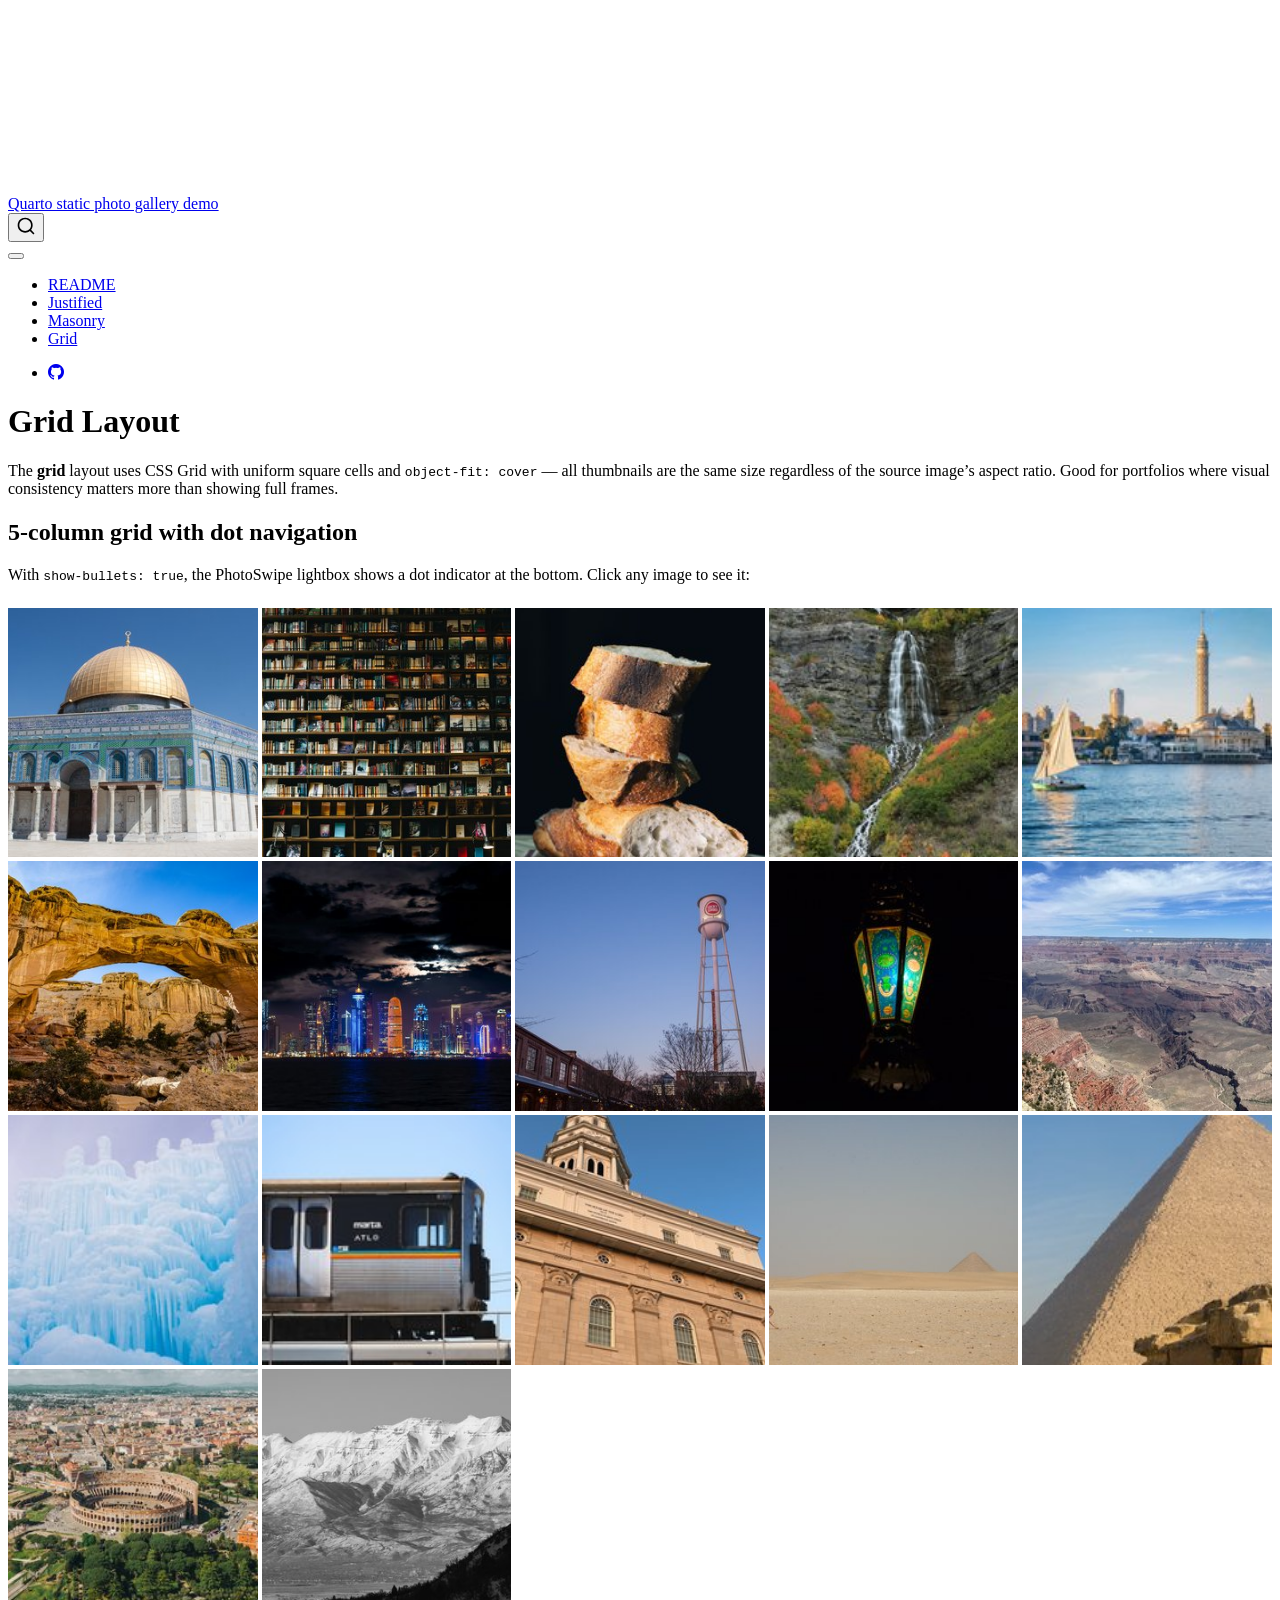
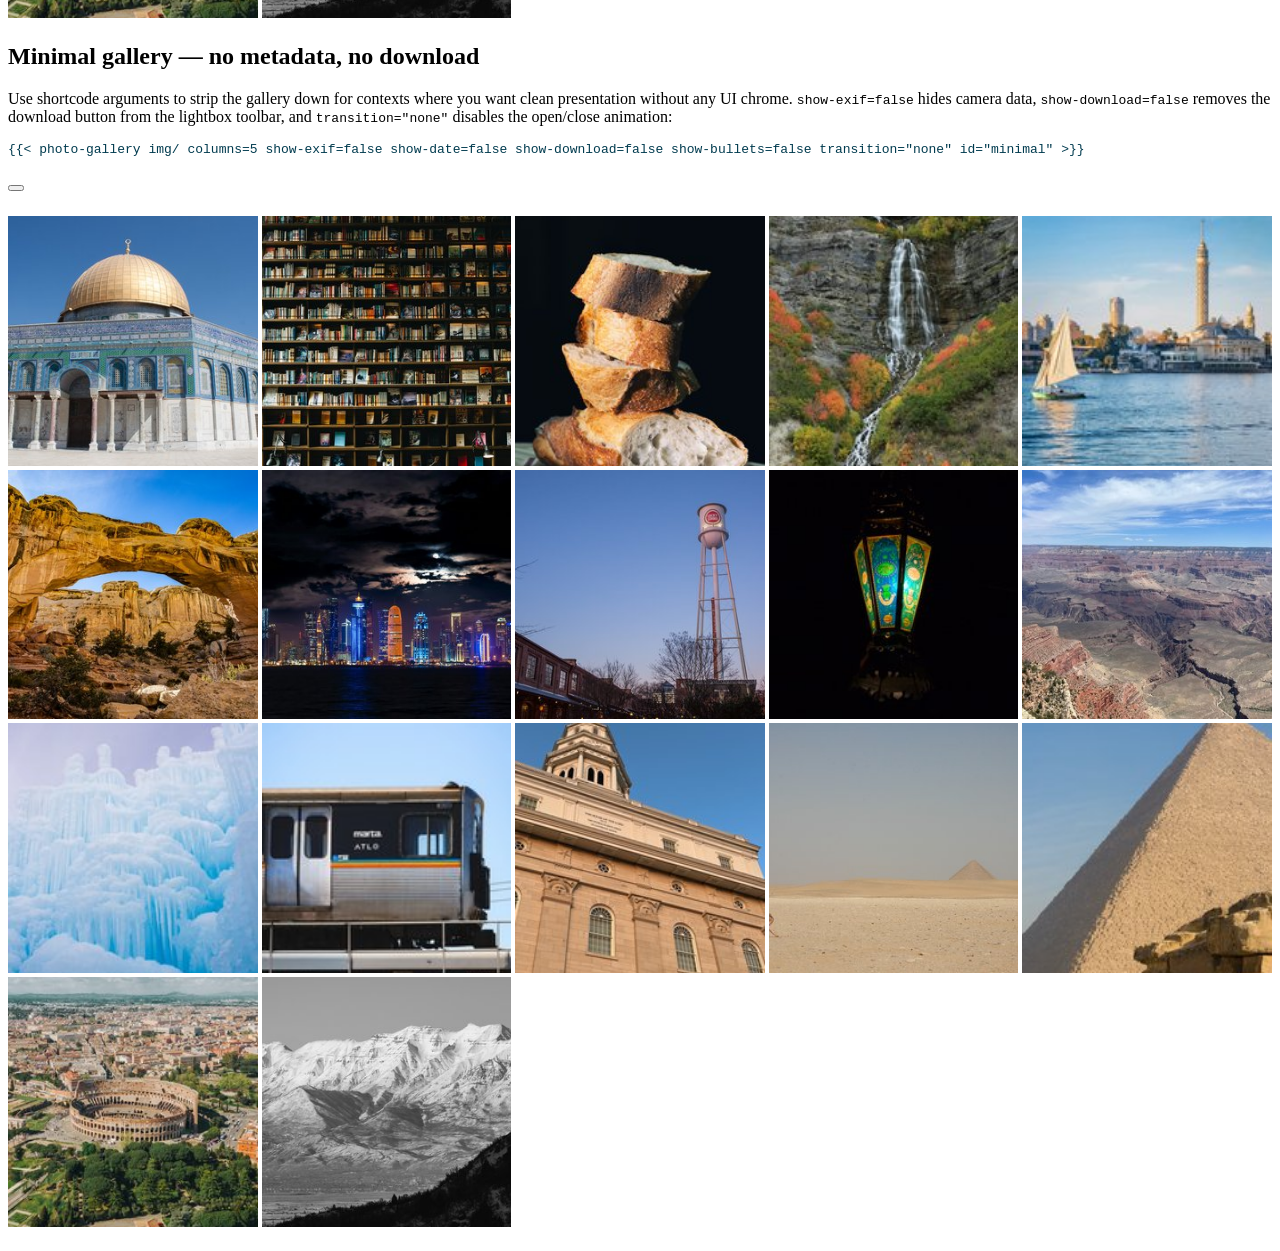
==== commit a17829cd: "Built site for gh-pages" ====
--- a/grid.html
+++ b/grid.html
@@ -2,7 +2,7 @@
 <html xmlns="http://www.w3.org/1999/xhtml" lang="en" xml:lang="en"><head>
 
 <meta charset="utf-8">
-<meta name="generator" content="quarto-1.9.37">
+<meta name="generator" content="quarto-1.9.38">
 
 <meta name="viewport" content="width=device-width, initial-scale=1.0, user-scalable=yes">
 
@@ -74,14 +74,14 @@
 <script src="site_libs/quarto-html/tippy.umd.min.js"></script>
 <script src="site_libs/quarto-html/anchor.min.js"></script>
 <link href="site_libs/quarto-html/tippy.css" rel="stylesheet">
-<link href="site_libs/quarto-html/quarto-syntax-highlighting-7f8f88aac4f3542376d5c11b86a4c14d.css" rel="stylesheet" class="quarto-color-scheme" id="quarto-text-highlighting-styles">
-<link href="site_libs/quarto-html/quarto-syntax-highlighting-dark-d0ae9245876894da5ac7e18953ecc5cc.css" rel="stylesheet" class="quarto-color-scheme quarto-color-alternate" id="quarto-text-highlighting-styles">
-<link href="site_libs/quarto-html/quarto-syntax-highlighting-7f8f88aac4f3542376d5c11b86a4c14d.css" rel="stylesheet" class="quarto-color-scheme-extra" id="quarto-text-highlighting-styles">
+<link href="site_libs/quarto-html/quarto-syntax-highlighting-15634bcf2e68342d4ad2dfa704d543f6.css" rel="stylesheet" class="quarto-color-scheme" id="quarto-text-highlighting-styles">
+<link href="site_libs/quarto-html/quarto-syntax-highlighting-dark-0a6b7249c26820e032cb0bd839ff02b1.css" rel="stylesheet" class="quarto-color-scheme quarto-color-alternate" id="quarto-text-highlighting-styles">
+<link href="site_libs/quarto-html/quarto-syntax-highlighting-15634bcf2e68342d4ad2dfa704d543f6.css" rel="stylesheet" class="quarto-color-scheme-extra" id="quarto-text-highlighting-styles">
 <script src="site_libs/bootstrap/bootstrap.min.js"></script>
 <link href="site_libs/bootstrap/bootstrap-icons.css" rel="stylesheet">
-<link href="site_libs/bootstrap/bootstrap-158031087360bce0ff56dc785ce39e06.min.css" rel="stylesheet" append-hash="true" class="quarto-color-scheme" id="quarto-bootstrap" data-mode="light">
-<link href="site_libs/bootstrap/bootstrap-dark-4d72738a521f03bda770c6fbcc444206.min.css" rel="stylesheet" append-hash="true" class="quarto-color-scheme quarto-color-alternate" id="quarto-bootstrap" data-mode="dark">
-<link href="site_libs/bootstrap/bootstrap-158031087360bce0ff56dc785ce39e06.min.css" rel="stylesheet" append-hash="true" class="quarto-color-scheme-extra" id="quarto-bootstrap" data-mode="light">
+<link href="site_libs/bootstrap/bootstrap-bba5ebae505b5c03f3f0d8040a416a6b.min.css" rel="stylesheet" append-hash="true" class="quarto-color-scheme" id="quarto-bootstrap" data-mode="light">
+<link href="site_libs/bootstrap/bootstrap-dark-8f1ccc7d288a21fc62ac2118940d31a5.min.css" rel="stylesheet" append-hash="true" class="quarto-color-scheme quarto-color-alternate" id="quarto-bootstrap" data-mode="dark">
+<link href="site_libs/bootstrap/bootstrap-bba5ebae505b5c03f3f0d8040a416a6b.min.css" rel="stylesheet" append-hash="true" class="quarto-color-scheme-extra" id="quarto-bootstrap" data-mode="light">
 <script src="site_libs/quarto-contrib/photo-gallery-0.1.0/photoswipe.umd.min.js"></script>
 <script src="site_libs/quarto-contrib/photo-gallery-0.1.0/photoswipe-lightbox.umd.min.js"></script>
 <script src="site_libs/quarto-contrib/photo-gallery-0.1.0/dayjs.min.js"></script>
@@ -364,71 +364,71 @@
 <div class="photo-gallery" data-layout="grid" style="--pg-gap: 4px; --pg-row-height: 300px; --pg-columns: 5;">
 <div class="pswp-gallery" id="pg-1" data-download="true" data-transition="zoom" data-bullets="true">
 <a href="img/al-aqsa.jpg" data-pswp-width="2400" data-pswp-height="1600" data-cropped="false" class="pg-item" style="flex-grow: 1.5000;" title="Al-Aqsa — Al-Aqsa mosque in Jerusalem Photo by Andrew Heiss" aria-describedby="pg-1-cap-1" data-pg-desc="Al-Aqsa mosque in Jerusalem<br>Photo by Andrew Heiss">
-<img src="img/thumbs/al-aqsa.jpg" alt="Al-Aqsa mosque in Jerusalem Photo by Andrew Heiss" width="450" height="300" loading="lazy">
+<img src="img/thumbs/al-aqsa.jpg" alt="Al-Aqsa mosque in Jerusalem Photo by Andrew Heiss" width="420" height="280" loading="lazy">
 <div class="pg-caption" id="pg-1-cap-1"><span class="pg-title">Al-Aqsa</span><span class="pg-meta"><time datetime="2009-08-30T09:52:01" data-date-format="YYYY-MM-DD" data-datetime-format="YYYY-MM-DDTHH:mm">2009-08-30T09:52:01</time> · f/11 · 1/400s · 18mm · ISO 200 · Canon EOS DIGITAL REBEL XTi</span><span class="pg-description">Al-Aqsa mosque in Jerusalem Photo by Andrew Heiss</span></div>
 </a>
 <a href="img/books.jpg" data-pswp-width="2400" data-pswp-height="1600" data-cropped="false" class="pg-item" style="flex-grow: 1.5000;" title="Books — A wall of books Photo by Peter Thomas on Unsplash" aria-describedby="pg-1-cap-2" data-pg-desc="A wall of books<br>Photo by <a href=&quot;https://unsplash.com/@lifeof_peter_&quot;>Peter Thomas</a> on <a href=&quot;https://unsplash.com/photos/books-fill-a-wooden-bookshelf-he4j9YyWFoo&quot;>Unsplash</a>">
-<img src="img/thumbs/books.jpg" alt="A wall of books Photo by Peter Thomas on Unsplash" width="450" height="300" loading="lazy">
+<img src="img/thumbs/books.jpg" alt="A wall of books Photo by Peter Thomas on Unsplash" width="420" height="280" loading="lazy">
 <div class="pg-caption" id="pg-1-cap-2"><span class="pg-title">Books</span><span class="pg-meta"><time datetime="2025-03-13" data-date-format="YYYY-MM-DD" data-datetime-format="YYYY-MM-DDTHH:mm">2025-03-13</time></span><span class="pg-description">A wall of books Photo by Peter Thomas on Unsplash</span></div>
 </a>
 <a href="img/breaad.jpg" data-pswp-width="2400" data-pswp-height="3000" data-cropped="false" class="pg-item" style="flex-grow: 0.8000;" title="Bread — A stack of sliced bread Photo by Rodolfo Marques on Unsplash" aria-describedby="pg-1-cap-3" data-pg-desc="A stack of sliced bread<br>Photo by <a href=&quot;https://unsplash.com/@rodolfomarques&quot;>Rodolfo Marques</a> on <a href=&quot;https://unsplash.com/photos/sliced-breads-GzBO_o0RvEg&quot;>Unsplash</a>">
-<img src="img/thumbs/breaad.jpg" alt="A stack of sliced bread Photo by Rodolfo Marques on Unsplash" width="240" height="300" loading="lazy">
+<img src="img/thumbs/breaad.jpg" alt="A stack of sliced bread Photo by Rodolfo Marques on Unsplash" width="224" height="280" loading="lazy">
 <div class="pg-caption" id="pg-1-cap-3"><span class="pg-title">Bread</span><span class="pg-meta"><time datetime="2018-08-08" data-date-format="YYYY-MM-DD" data-datetime-format="YYYY-MM-DDTHH:mm">2018-08-08</time></span><span class="pg-description">A stack of sliced bread Photo by Rodolfo Marques on Unsplash</span></div>
 </a>
 <a href="img/bridal-veil.jpg" data-pswp-width="2400" data-pswp-height="3600" data-cropped="false" class="pg-item" style="flex-grow: 0.6667;" title="Bridal Veil Falls — Bridal Veil Falls near Provo, Utah Photo by David Wirzba on Unsplash" aria-describedby="pg-1-cap-4" data-pg-desc="Bridal Veil Falls near Provo, Utah<br>Photo by <a href=&quot;https://unsplash.com/@psalms&quot;>David Wirzba</a> on <a href=&quot;https://unsplash.com/photos/photo-of-waterfalls-during-daytime-hZuSXNKCyzE&quot;>Unsplash</a>">
-<img src="img/thumbs/bridal-veil.jpg" alt="Bridal Veil Falls near Provo, Utah Photo by David Wirzba on Unsplash" width="200" height="300" loading="lazy">
+<img src="img/thumbs/bridal-veil.jpg" alt="Bridal Veil Falls near Provo, Utah Photo by David Wirzba on Unsplash" width="186" height="280" loading="lazy">
 <div class="pg-caption" id="pg-1-cap-4"><span class="pg-title">Bridal Veil Falls</span><span class="pg-meta"><time datetime="2019-06-17" data-date-format="YYYY-MM-DD" data-datetime-format="YYYY-MM-DDTHH:mm">2019-06-17</time></span><span class="pg-description">Bridal Veil Falls near Provo, Utah Photo by David Wirzba on Unsplash</span></div>
 </a>
 <a href="img/cairo.jpg" data-pswp-width="1910" data-pswp-height="3392" data-cropped="false" class="pg-item" style="flex-grow: 0.5631;" title="cairo.jpg — A felucca on the Nile in front of Cairo Tower in Egypt Photo by Hatem Ramadan on Unsplash" aria-describedby="pg-1-cap-5" data-pg-desc="A felucca on the Nile in front of Cairo Tower in Egypt<br>Photo by <a href=&quot;https://unsplash.com/@canismajoris&quot;>Hatem Ramadan</a> on <a href=&quot;https://unsplash.com/photos/a-sailboat-on-the-water-with-a-city-in-the-background-59RY-ykUIAg&quot;>Unsplash</a>">
-<img src="img/thumbs/cairo.jpg" alt="A felucca on the Nile in front of Cairo Tower in Egypt Photo by Hatem Ramadan on Unsplash" width="168" height="300" loading="lazy">
+<img src="img/thumbs/cairo.jpg" alt="A felucca on the Nile in front of Cairo Tower in Egypt Photo by Hatem Ramadan on Unsplash" width="157" height="280" loading="lazy">
 <div class="pg-caption" id="pg-1-cap-5"><span class="pg-title">cairo.jpg</span><span class="pg-meta"><time datetime="2024-09-29" data-date-format="YYYY-MM-DD" data-datetime-format="YYYY-MM-DDTHH:mm">2024-09-29</time></span><span class="pg-description">A felucca on the Nile in front of Cairo Tower in Egypt Photo by Hatem Ramadan on Unsplash</span></div>
 </a>
 <a href="img/capitol-reef.jpg" data-pswp-width="2400" data-pswp-height="1600" data-cropped="false" class="pg-item" style="flex-grow: 1.5000;" title="Capitol Reef — Hickman Bridge in Capitol Reef National Park, Utah Photo by Lori Stevens on Unsplash" aria-describedby="pg-1-cap-6" data-pg-desc="Hickman Bridge in Capitol Reef National Park, Utah<br>Photo by <a href=&quot;https://unsplash.com/@lancetraveler60&quot;>Lori Stevens</a> on <a href=&quot;https://unsplash.com/photos/a-large-rock-formation-with-an-arch-in-the-middle-of-it-Kdu1gxxua5A&quot;>Unsplash</a>">
-<img src="img/thumbs/capitol-reef.jpg" alt="Hickman Bridge in Capitol Reef National Park, Utah Photo by Lori Stevens on Unsplash" width="450" height="300" loading="lazy">
+<img src="img/thumbs/capitol-reef.jpg" alt="Hickman Bridge in Capitol Reef National Park, Utah Photo by Lori Stevens on Unsplash" width="420" height="280" loading="lazy">
 <div class="pg-caption" id="pg-1-cap-6"><span class="pg-title">Capitol Reef</span><span class="pg-meta"><time datetime="2022-06-2" data-date-format="YYYY-MM-DD" data-datetime-format="YYYY-MM-DDTHH:mm">2022-06-2</time></span><span class="pg-description">Hickman Bridge in Capitol Reef National Park, Utah Photo by Lori Stevens on Unsplash</span></div>
 </a>
 <a href="img/doha.jpg" data-pswp-width="2400" data-pswp-height="1600" data-cropped="false" class="pg-item" style="flex-grow: 1.5000;" title="Doha — West Bay in Doha, Qatar Photo by Akbar Nemati on Unsplash" aria-describedby="pg-1-cap-7" data-pg-desc="West Bay in Doha, Qatar<br>Photo by <a href=&quot;https://unsplash.com/@akbarnemati&quot;>Akbar Nemati</a> on <a href=&quot;https://unsplash.com/photos/a-city-skyline-with-a-full-moon-in-the-sky-Q8NuHm4PbXc&quot;>Unsplash</a>">
-<img src="img/thumbs/doha.jpg" alt="West Bay in Doha, Qatar Photo by Akbar Nemati on Unsplash" width="450" height="300" loading="lazy">
+<img src="img/thumbs/doha.jpg" alt="West Bay in Doha, Qatar Photo by Akbar Nemati on Unsplash" width="420" height="280" loading="lazy">
 <div class="pg-caption" id="pg-1-cap-7"><span class="pg-title">Doha</span><span class="pg-meta"><time datetime="2023-05-04" data-date-format="YYYY-MM-DD" data-datetime-format="YYYY-MM-DDTHH:mm">2023-05-04</time></span><span class="pg-description">West Bay in Doha, Qatar Photo by Akbar Nemati on Unsplash</span></div>
 </a>
 <a href="img/durham.jpg" data-pswp-width="2400" data-pswp-height="1600" data-cropped="false" class="pg-item" style="flex-grow: 1.5000;" title="Water tower — Lucky Strike water tower in Durham, North Carolina Photo by Colin Rowley on Unsplash" aria-describedby="pg-1-cap-8" data-pg-desc="Lucky Strike water tower in Durham, North Carolina<br>Photo by <a href=&quot;https://unsplash.com/@colincollect&quot;>Colin Rowley</a> on <a href=&quot;https://unsplash.com/photos/a-water-tower-in-the-middle-of-a-town-kKegdvaaHvo&quot;>Unsplash</a>">
-<img src="img/thumbs/durham.jpg" alt="Lucky Strike water tower in Durham, North Carolina Photo by Colin Rowley on Unsplash" width="450" height="300" loading="lazy">
+<img src="img/thumbs/durham.jpg" alt="Lucky Strike water tower in Durham, North Carolina Photo by Colin Rowley on Unsplash" width="420" height="280" loading="lazy">
 <div class="pg-caption" id="pg-1-cap-8"><span class="pg-title">Water tower</span><span class="pg-meta"><time datetime="2021-10-07" data-date-format="YYYY-MM-DD" data-datetime-format="YYYY-MM-DDTHH:mm">2021-10-07</time></span><span class="pg-description">Lucky Strike water tower in Durham, North Carolina Photo by Colin Rowley on Unsplash</span></div>
 </a>
 <a href="img/fanous.jpg" data-pswp-width="1872" data-pswp-height="2400" data-cropped="false" class="pg-item" style="flex-grow: 0.7800;" title="Fanous — Ramandan fanous (lantern) in Cairo, Egypt Photo by Andrew Heiss" aria-describedby="pg-1-cap-9" data-pg-desc="Ramandan fanous (lantern) in Cairo, Egypt<br>Photo by Andrew Heiss">
-<img src="img/thumbs/fanous.jpg" alt="Ramandan fanous (lantern) in Cairo, Egypt Photo by Andrew Heiss" width="234" height="300" loading="lazy">
+<img src="img/thumbs/fanous.jpg" alt="Ramandan fanous (lantern) in Cairo, Egypt Photo by Andrew Heiss" width="218" height="280" loading="lazy">
 <div class="pg-caption" id="pg-1-cap-9"><span class="pg-title">Fanous</span><span class="pg-meta"><time datetime="2008-08-31T13:04:14" data-date-format="YYYY-MM-DD" data-datetime-format="YYYY-MM-DDTHH:mm">2008-08-31T13:04:14</time> · f/8 · 1/250s · 39mm · ISO 800 · Canon EOS DIGITAL REBEL XTi</span><span class="pg-description">Ramandan fanous (lantern) in Cairo, Egypt Photo by Andrew Heiss</span></div>
 </a>
 <a href="img/grand-canyon.jpg" data-pswp-width="2400" data-pswp-height="1800" data-cropped="false" class="pg-item" style="flex-grow: 1.3333;" title="Grand Canyon — The Grand Canyon in Arizona Photo by Andrew Heiss" aria-describedby="pg-1-cap-10" data-pg-desc="The Grand Canyon in Arizona<br>Photo by Andrew Heiss">
-<img src="img/thumbs/grand-canyon.jpg" alt="The Grand Canyon in Arizona Photo by Andrew Heiss" width="400" height="300" loading="lazy">
+<img src="img/thumbs/grand-canyon.jpg" alt="The Grand Canyon in Arizona Photo by Andrew Heiss" width="373" height="280" loading="lazy">
 <div class="pg-caption" id="pg-1-cap-10"><span class="pg-title">Grand Canyon</span><span class="pg-meta"><time datetime="2023-06-07T10:56:09" data-date-format="YYYY-MM-DD" data-datetime-format="YYYY-MM-DDTHH:mm">2023-06-07T10:56:09</time> · f/1.6 · 1/4651s · 5mm · ISO 50 · Apple iPhone 13</span><span class="pg-description">The Grand Canyon in Arizona Photo by Andrew Heiss</span></div>
 </a>
 <a href="img/ice.jpg" data-pswp-width="1600" data-pswp-height="2400" data-cropped="false" class="pg-item" style="flex-grow: 0.6667;" title="Ice castle — Ice castle in Midway, Utah Photo by Andrew Heiss" aria-describedby="pg-1-cap-11" data-pg-desc="Ice castle in Midway, Utah<br>Photo by Andrew Heiss">
-<img src="img/thumbs/ice.jpg" alt="Ice castle in Midway, Utah Photo by Andrew Heiss" width="200" height="300" loading="lazy">
+<img src="img/thumbs/ice.jpg" alt="Ice castle in Midway, Utah Photo by Andrew Heiss" width="186" height="280" loading="lazy">
 <div class="pg-caption" id="pg-1-cap-11"><span class="pg-title">Ice castle</span><span class="pg-meta"><time datetime="2011-01-15T15:22:42" data-date-format="YYYY-MM-DD" data-datetime-format="YYYY-MM-DDTHH:mm">2011-01-15T15:22:42</time> · f/11 · 1/320s · 21mm · ISO 100 · Canon EOS DIGITAL REBEL XTi</span><span class="pg-description">Ice castle in Midway, Utah Photo by Andrew Heiss</span></div>
 </a>
 <a href="img/marta.jpg" data-pswp-width="2400" data-pswp-height="4267" data-cropped="false" class="pg-item" style="flex-grow: 0.5625;" title="MARTA — MARTA train in Atlanta, Georgia Photo by Levi on Unsplash" aria-describedby="pg-1-cap-12" data-pg-desc="MARTA train in Atlanta, Georgia<br>Photo by <a href=&quot;https://unsplash.com/@levipurk&quot;>Levi</a> on <a href=&quot;https://unsplash.com/photos/a-silver-train-traveling-over-a-bridge-under-a-blue-sky-jXfCtN7hzZY&quot;>Unsplash</a>">
-<img src="img/thumbs/marta.jpg" alt="MARTA train in Atlanta, Georgia Photo by Levi on Unsplash" width="168" height="300" loading="lazy">
+<img src="img/thumbs/marta.jpg" alt="MARTA train in Atlanta, Georgia Photo by Levi on Unsplash" width="157" height="280" loading="lazy">
 <div class="pg-caption" id="pg-1-cap-12"><span class="pg-title">MARTA</span><span class="pg-meta"><time datetime="2023-10-09" data-date-format="YYYY-MM-DD" data-datetime-format="YYYY-MM-DDTHH:mm">2023-10-09</time></span><span class="pg-description">MARTA train in Atlanta, Georgia Photo by Levi on Unsplash</span></div>
 </a>
 <a href="img/nauvoo.jpg" data-pswp-width="1800" data-pswp-height="2400" data-cropped="false" class="pg-item" style="flex-grow: 0.7500;" title="Nauvoo Temple — LDS temple in Nauvoo, Illinois Photo by Andrew Heiss" aria-describedby="pg-1-cap-13" data-pg-desc="LDS temple in Nauvoo, Illinois<br>Photo by Andrew Heiss">
-<img src="img/thumbs/nauvoo.jpg" alt="LDS temple in Nauvoo, Illinois Photo by Andrew Heiss" width="225" height="300" loading="lazy">
+<img src="img/thumbs/nauvoo.jpg" alt="LDS temple in Nauvoo, Illinois Photo by Andrew Heiss" width="210" height="280" loading="lazy">
 <div class="pg-caption" id="pg-1-cap-13"><span class="pg-title">Nauvoo Temple</span><span class="pg-meta"><time datetime="2023-06-23T20:12:38" data-date-format="YYYY-MM-DD" data-datetime-format="YYYY-MM-DDTHH:mm">2023-06-23T20:12:38</time> · f/1.6 · 1/668s · 5mm · ISO 50 · Apple iPhone 13</span><span class="pg-description">LDS temple in Nauvoo, Illinois Photo by Andrew Heiss</span></div>
 </a>
 <a href="img/pyramid-landscape.jpg" data-pswp-width="2400" data-pswp-height="1600" data-cropped="false" class="pg-item" style="flex-grow: 1.5000;" title="Pyramid (landscape) — Great Pyramid of Giza in Cairo, Egypt Photo by Andrew Heiss" aria-describedby="pg-1-cap-14" data-pg-desc="Great Pyramid of Giza in Cairo, Egypt<br>Photo by Andrew Heiss">
-<img src="img/thumbs/pyramid-landscape.jpg" alt="Great Pyramid of Giza in Cairo, Egypt Photo by Andrew Heiss" width="450" height="300" loading="lazy">
+<img src="img/thumbs/pyramid-landscape.jpg" alt="Great Pyramid of Giza in Cairo, Egypt Photo by Andrew Heiss" width="420" height="280" loading="lazy">
 <div class="pg-caption" id="pg-1-cap-14"><span class="pg-title">Pyramid (landscape)</span><span class="pg-meta"><time datetime="2008-10-06T01:52:41" data-date-format="YYYY-MM-DD" data-datetime-format="YYYY-MM-DDTHH:mm">2008-10-06T01:52:41</time> · f/18 · 1/500s · 35mm · ISO 400 · Canon EOS DIGITAL REBEL XTi</span><span class="pg-description">Great Pyramid of Giza in Cairo, Egypt Photo by Andrew Heiss</span></div>
 </a>
 <a href="img/pyramid.jpg" data-pswp-width="1600" data-pswp-height="2400" data-cropped="false" class="pg-item" style="flex-grow: 0.6667;" title="Pyramid — Pyramid in Giza, Cairo, Egypt Photo by Andrew Heiss" aria-describedby="pg-1-cap-15" data-pg-desc="Pyramid in Giza, Cairo, Egypt<br>Photo by Andrew Heiss">
-<img src="img/thumbs/pyramid.jpg" alt="Pyramid in Giza, Cairo, Egypt Photo by Andrew Heiss" width="200" height="300" loading="lazy">
+<img src="img/thumbs/pyramid.jpg" alt="Pyramid in Giza, Cairo, Egypt Photo by Andrew Heiss" width="186" height="280" loading="lazy">
 <div class="pg-caption" id="pg-1-cap-15"><span class="pg-title">Pyramid</span><span class="pg-meta"><time datetime="2009-01-08T01:39:27" data-date-format="YYYY-MM-DD" data-datetime-format="YYYY-MM-DDTHH:mm">2009-01-08T01:39:27</time> · f/10 · 1/200s · 55mm · ISO 100 · Canon EOS DIGITAL REBEL XTi</span><span class="pg-description">Pyramid in Giza, Cairo, Egypt Photo by Andrew Heiss</span></div>
 </a>
 <a href="img/rome.jpg" data-pswp-width="2400" data-pswp-height="3000" data-cropped="false" class="pg-item" style="flex-grow: 0.8000;" title="Colosseum — The Colosseum in Rome, Italy Photo by Spencer Davis on Unsplash" aria-describedby="pg-1-cap-16" data-pg-desc="The Colosseum in Rome, Italy Photo by <a href=&quot;https://unsplash.com/@spencerdavis&quot;>Spencer Davis</a> on <a href=&quot;https://unsplash.com/photos/aerial-view-of-colosseum-at-rome-italy-ckotRXopwRM&quot;>Unsplash</a>">
-<img src="img/thumbs/rome.jpg" alt="The Colosseum in Rome, Italy Photo by Spencer Davis on Unsplash" width="240" height="300" loading="lazy">
+<img src="img/thumbs/rome.jpg" alt="The Colosseum in Rome, Italy Photo by Spencer Davis on Unsplash" width="224" height="280" loading="lazy">
 <div class="pg-caption" id="pg-1-cap-16"><span class="pg-title">Colosseum</span><span class="pg-meta"><time datetime="2019-04-23" data-date-format="YYYY-MM-DD" data-datetime-format="YYYY-MM-DDTHH:mm">2019-04-23</time></span><span class="pg-description">The Colosseum in Rome, Italy Photo by Spencer Davis on Unsplash</span></div>
 </a>
 <a href="img/timpanogos.jpg" data-pswp-width="2400" data-pswp-height="1600" data-cropped="false" class="pg-item" style="flex-grow: 1.5000;" title="Mt. Timpanogos — Mt. Timpanogos from Utah County, Utah Photo by Sonny Mauricio on Unsplash" aria-describedby="pg-1-cap-17" data-pg-desc="Mt. Timpanogos from Utah County, Utah<br>Photo by <a href=&quot;https://unsplash.com/@northernstatemedia&quot;>Sonny Mauricio</a> on <a href=&quot;https://unsplash.com/photos/a-snow-covered-mountain-range-with-trees-in-the-foreground-Nv-b4hDOgWY&quot;>Unsplash</a>">
-<img src="img/thumbs/timpanogos.jpg" alt="Mt. Timpanogos from Utah County, Utah Photo by Sonny Mauricio on Unsplash" width="450" height="300" loading="lazy">
+<img src="img/thumbs/timpanogos.jpg" alt="Mt. Timpanogos from Utah County, Utah Photo by Sonny Mauricio on Unsplash" width="420" height="280" loading="lazy">
 <div class="pg-caption" id="pg-1-cap-17"><span class="pg-title">Mt. Timpanogos</span><span class="pg-meta"><time datetime="2021-12-19" data-date-format="YYYY-MM-DD" data-datetime-format="YYYY-MM-DDTHH:mm">2021-12-19</time></span><span class="pg-description">Mt. Timpanogos from Utah County, Utah Photo by Sonny Mauricio on Unsplash</span></div>
 </a>
 </div>
@@ -441,71 +441,71 @@
 <div class="photo-gallery" data-layout="grid" style="--pg-gap: 4px; --pg-row-height: 300px; --pg-columns: 5;">
 <div class="pswp-gallery" id="pg-minimal" data-download="false" data-transition="none" data-bullets="false">
 <a href="img/al-aqsa.jpg" data-pswp-width="2400" data-pswp-height="1600" data-cropped="false" class="pg-item" style="flex-grow: 1.5000;" title="Al-Aqsa — Al-Aqsa mosque in Jerusalem Photo by Andrew Heiss" aria-describedby="pg-minimal-cap-1" data-pg-desc="Al-Aqsa mosque in Jerusalem<br>Photo by Andrew Heiss">
-<img src="img/thumbs/al-aqsa.jpg" alt="Al-Aqsa mosque in Jerusalem Photo by Andrew Heiss" width="450" height="300" loading="lazy">
+<img src="img/thumbs/al-aqsa.jpg" alt="Al-Aqsa mosque in Jerusalem Photo by Andrew Heiss" width="420" height="280" loading="lazy">
 <div class="pg-caption" id="pg-minimal-cap-1"><span class="pg-title">Al-Aqsa</span><span class="pg-description">Al-Aqsa mosque in Jerusalem Photo by Andrew Heiss</span></div>
 </a>
 <a href="img/books.jpg" data-pswp-width="2400" data-pswp-height="1600" data-cropped="false" class="pg-item" style="flex-grow: 1.5000;" title="Books — A wall of books Photo by Peter Thomas on Unsplash" aria-describedby="pg-minimal-cap-2" data-pg-desc="A wall of books<br>Photo by <a href=&quot;https://unsplash.com/@lifeof_peter_&quot;>Peter Thomas</a> on <a href=&quot;https://unsplash.com/photos/books-fill-a-wooden-bookshelf-he4j9YyWFoo&quot;>Unsplash</a>">
-<img src="img/thumbs/books.jpg" alt="A wall of books Photo by Peter Thomas on Unsplash" width="450" height="300" loading="lazy">
+<img src="img/thumbs/books.jpg" alt="A wall of books Photo by Peter Thomas on Unsplash" width="420" height="280" loading="lazy">
 <div class="pg-caption" id="pg-minimal-cap-2"><span class="pg-title">Books</span><span class="pg-description">A wall of books Photo by Peter Thomas on Unsplash</span></div>
 </a>
 <a href="img/breaad.jpg" data-pswp-width="2400" data-pswp-height="3000" data-cropped="false" class="pg-item" style="flex-grow: 0.8000;" title="Bread — A stack of sliced bread Photo by Rodolfo Marques on Unsplash" aria-describedby="pg-minimal-cap-3" data-pg-desc="A stack of sliced bread<br>Photo by <a href=&quot;https://unsplash.com/@rodolfomarques&quot;>Rodolfo Marques</a> on <a href=&quot;https://unsplash.com/photos/sliced-breads-GzBO_o0RvEg&quot;>Unsplash</a>">
-<img src="img/thumbs/breaad.jpg" alt="A stack of sliced bread Photo by Rodolfo Marques on Unsplash" width="240" height="300" loading="lazy">
+<img src="img/thumbs/breaad.jpg" alt="A stack of sliced bread Photo by Rodolfo Marques on Unsplash" width="224" height="280" loading="lazy">
 <div class="pg-caption" id="pg-minimal-cap-3"><span class="pg-title">Bread</span><span class="pg-description">A stack of sliced bread Photo by Rodolfo Marques on Unsplash</span></div>
 </a>
 <a href="img/bridal-veil.jpg" data-pswp-width="2400" data-pswp-height="3600" data-cropped="false" class="pg-item" style="flex-grow: 0.6667;" title="Bridal Veil Falls — Bridal Veil Falls near Provo, Utah Photo by David Wirzba on Unsplash" aria-describedby="pg-minimal-cap-4" data-pg-desc="Bridal Veil Falls near Provo, Utah<br>Photo by <a href=&quot;https://unsplash.com/@psalms&quot;>David Wirzba</a> on <a href=&quot;https://unsplash.com/photos/photo-of-waterfalls-during-daytime-hZuSXNKCyzE&quot;>Unsplash</a>">
-<img src="img/thumbs/bridal-veil.jpg" alt="Bridal Veil Falls near Provo, Utah Photo by David Wirzba on Unsplash" width="200" height="300" loading="lazy">
+<img src="img/thumbs/bridal-veil.jpg" alt="Bridal Veil Falls near Provo, Utah Photo by David Wirzba on Unsplash" width="186" height="280" loading="lazy">
 <div class="pg-caption" id="pg-minimal-cap-4"><span class="pg-title">Bridal Veil Falls</span><span class="pg-description">Bridal Veil Falls near Provo, Utah Photo by David Wirzba on Unsplash</span></div>
 </a>
 <a href="img/cairo.jpg" data-pswp-width="1910" data-pswp-height="3392" data-cropped="false" class="pg-item" style="flex-grow: 0.5631;" title="cairo.jpg — A felucca on the Nile in front of Cairo Tower in Egypt Photo by Hatem Ramadan on Unsplash" aria-describedby="pg-minimal-cap-5" data-pg-desc="A felucca on the Nile in front of Cairo Tower in Egypt<br>Photo by <a href=&quot;https://unsplash.com/@canismajoris&quot;>Hatem Ramadan</a> on <a href=&quot;https://unsplash.com/photos/a-sailboat-on-the-water-with-a-city-in-the-background-59RY-ykUIAg&quot;>Unsplash</a>">
-<img src="img/thumbs/cairo.jpg" alt="A felucca on the Nile in front of Cairo Tower in Egypt Photo by Hatem Ramadan on Unsplash" width="168" height="300" loading="lazy">
+<img src="img/thumbs/cairo.jpg" alt="A felucca on the Nile in front of Cairo Tower in Egypt Photo by Hatem Ramadan on Unsplash" width="157" height="280" loading="lazy">
 <div class="pg-caption" id="pg-minimal-cap-5"><span class="pg-title">cairo.jpg</span><span class="pg-description">A felucca on the Nile in front of Cairo Tower in Egypt Photo by Hatem Ramadan on Unsplash</span></div>
 </a>
 <a href="img/capitol-reef.jpg" data-pswp-width="2400" data-pswp-height="1600" data-cropped="false" class="pg-item" style="flex-grow: 1.5000;" title="Capitol Reef — Hickman Bridge in Capitol Reef National Park, Utah Photo by Lori Stevens on Unsplash" aria-describedby="pg-minimal-cap-6" data-pg-desc="Hickman Bridge in Capitol Reef National Park, Utah<br>Photo by <a href=&quot;https://unsplash.com/@lancetraveler60&quot;>Lori Stevens</a> on <a href=&quot;https://unsplash.com/photos/a-large-rock-formation-with-an-arch-in-the-middle-of-it-Kdu1gxxua5A&quot;>Unsplash</a>">
-<img src="img/thumbs/capitol-reef.jpg" alt="Hickman Bridge in Capitol Reef National Park, Utah Photo by Lori Stevens on Unsplash" width="450" height="300" loading="lazy">
+<img src="img/thumbs/capitol-reef.jpg" alt="Hickman Bridge in Capitol Reef National Park, Utah Photo by Lori Stevens on Unsplash" width="420" height="280" loading="lazy">
 <div class="pg-caption" id="pg-minimal-cap-6"><span class="pg-title">Capitol Reef</span><span class="pg-description">Hickman Bridge in Capitol Reef National Park, Utah Photo by Lori Stevens on Unsplash</span></div>
 </a>
 <a href="img/doha.jpg" data-pswp-width="2400" data-pswp-height="1600" data-cropped="false" class="pg-item" style="flex-grow: 1.5000;" title="Doha — West Bay in Doha, Qatar Photo by Akbar Nemati on Unsplash" aria-describedby="pg-minimal-cap-7" data-pg-desc="West Bay in Doha, Qatar<br>Photo by <a href=&quot;https://unsplash.com/@akbarnemati&quot;>Akbar Nemati</a> on <a href=&quot;https://unsplash.com/photos/a-city-skyline-with-a-full-moon-in-the-sky-Q8NuHm4PbXc&quot;>Unsplash</a>">
-<img src="img/thumbs/doha.jpg" alt="West Bay in Doha, Qatar Photo by Akbar Nemati on Unsplash" width="450" height="300" loading="lazy">
+<img src="img/thumbs/doha.jpg" alt="West Bay in Doha, Qatar Photo by Akbar Nemati on Unsplash" width="420" height="280" loading="lazy">
 <div class="pg-caption" id="pg-minimal-cap-7"><span class="pg-title">Doha</span><span class="pg-description">West Bay in Doha, Qatar Photo by Akbar Nemati on Unsplash</span></div>
 </a>
 <a href="img/durham.jpg" data-pswp-width="2400" data-pswp-height="1600" data-cropped="false" class="pg-item" style="flex-grow: 1.5000;" title="Water tower — Lucky Strike water tower in Durham, North Carolina Photo by Colin Rowley on Unsplash" aria-describedby="pg-minimal-cap-8" data-pg-desc="Lucky Strike water tower in Durham, North Carolina<br>Photo by <a href=&quot;https://unsplash.com/@colincollect&quot;>Colin Rowley</a> on <a href=&quot;https://unsplash.com/photos/a-water-tower-in-the-middle-of-a-town-kKegdvaaHvo&quot;>Unsplash</a>">
-<img src="img/thumbs/durham.jpg" alt="Lucky Strike water tower in Durham, North Carolina Photo by Colin Rowley on Unsplash" width="450" height="300" loading="lazy">
+<img src="img/thumbs/durham.jpg" alt="Lucky Strike water tower in Durham, North Carolina Photo by Colin Rowley on Unsplash" width="420" height="280" loading="lazy">
 <div class="pg-caption" id="pg-minimal-cap-8"><span class="pg-title">Water tower</span><span class="pg-description">Lucky Strike water tower in Durham, North Carolina Photo by Colin Rowley on Unsplash</span></div>
 </a>
 <a href="img/fanous.jpg" data-pswp-width="1872" data-pswp-height="2400" data-cropped="false" class="pg-item" style="flex-grow: 0.7800;" title="Fanous — Ramandan fanous (lantern) in Cairo, Egypt Photo by Andrew Heiss" aria-describedby="pg-minimal-cap-9" data-pg-desc="Ramandan fanous (lantern) in Cairo, Egypt<br>Photo by Andrew Heiss">
-<img src="img/thumbs/fanous.jpg" alt="Ramandan fanous (lantern) in Cairo, Egypt Photo by Andrew Heiss" width="234" height="300" loading="lazy">
+<img src="img/thumbs/fanous.jpg" alt="Ramandan fanous (lantern) in Cairo, Egypt Photo by Andrew Heiss" width="218" height="280" loading="lazy">
 <div class="pg-caption" id="pg-minimal-cap-9"><span class="pg-title">Fanous</span><span class="pg-description">Ramandan fanous (lantern) in Cairo, Egypt Photo by Andrew Heiss</span></div>
 </a>
 <a href="img/grand-canyon.jpg" data-pswp-width="2400" data-pswp-height="1800" data-cropped="false" class="pg-item" style="flex-grow: 1.3333;" title="Grand Canyon — The Grand Canyon in Arizona Photo by Andrew Heiss" aria-describedby="pg-minimal-cap-10" data-pg-desc="The Grand Canyon in Arizona<br>Photo by Andrew Heiss">
-<img src="img/thumbs/grand-canyon.jpg" alt="The Grand Canyon in Arizona Photo by Andrew Heiss" width="400" height="300" loading="lazy">
+<img src="img/thumbs/grand-canyon.jpg" alt="The Grand Canyon in Arizona Photo by Andrew Heiss" width="373" height="280" loading="lazy">
 <div class="pg-caption" id="pg-minimal-cap-10"><span class="pg-title">Grand Canyon</span><span class="pg-description">The Grand Canyon in Arizona Photo by Andrew Heiss</span></div>
 </a>
 <a href="img/ice.jpg" data-pswp-width="1600" data-pswp-height="2400" data-cropped="false" class="pg-item" style="flex-grow: 0.6667;" title="Ice castle — Ice castle in Midway, Utah Photo by Andrew Heiss" aria-describedby="pg-minimal-cap-11" data-pg-desc="Ice castle in Midway, Utah<br>Photo by Andrew Heiss">
-<img src="img/thumbs/ice.jpg" alt="Ice castle in Midway, Utah Photo by Andrew Heiss" width="200" height="300" loading="lazy">
+<img src="img/thumbs/ice.jpg" alt="Ice castle in Midway, Utah Photo by Andrew Heiss" width="186" height="280" loading="lazy">
 <div class="pg-caption" id="pg-minimal-cap-11"><span class="pg-title">Ice castle</span><span class="pg-description">Ice castle in Midway, Utah Photo by Andrew Heiss</span></div>
 </a>
 <a href="img/marta.jpg" data-pswp-width="2400" data-pswp-height="4267" data-cropped="false" class="pg-item" style="flex-grow: 0.5625;" title="MARTA — MARTA train in Atlanta, Georgia Photo by Levi on Unsplash" aria-describedby="pg-minimal-cap-12" data-pg-desc="MARTA train in Atlanta, Georgia<br>Photo by <a href=&quot;https://unsplash.com/@levipurk&quot;>Levi</a> on <a href=&quot;https://unsplash.com/photos/a-silver-train-traveling-over-a-bridge-under-a-blue-sky-jXfCtN7hzZY&quot;>Unsplash</a>">
-<img src="img/thumbs/marta.jpg" alt="MARTA train in Atlanta, Georgia Photo by Levi on Unsplash" width="168" height="300" loading="lazy">
+<img src="img/thumbs/marta.jpg" alt="MARTA train in Atlanta, Georgia Photo by Levi on Unsplash" width="157" height="280" loading="lazy">
 <div class="pg-caption" id="pg-minimal-cap-12"><span class="pg-title">MARTA</span><span class="pg-description">MARTA train in Atlanta, Georgia Photo by Levi on Unsplash</span></div>
 </a>
 <a href="img/nauvoo.jpg" data-pswp-width="1800" data-pswp-height="2400" data-cropped="false" class="pg-item" style="flex-grow: 0.7500;" title="Nauvoo Temple — LDS temple in Nauvoo, Illinois Photo by Andrew Heiss" aria-describedby="pg-minimal-cap-13" data-pg-desc="LDS temple in Nauvoo, Illinois<br>Photo by Andrew Heiss">
-<img src="img/thumbs/nauvoo.jpg" alt="LDS temple in Nauvoo, Illinois Photo by Andrew Heiss" width="225" height="300" loading="lazy">
+<img src="img/thumbs/nauvoo.jpg" alt="LDS temple in Nauvoo, Illinois Photo by Andrew Heiss" width="210" height="280" loading="lazy">
 <div class="pg-caption" id="pg-minimal-cap-13"><span class="pg-title">Nauvoo Temple</span><span class="pg-description">LDS temple in Nauvoo, Illinois Photo by Andrew Heiss</span></div>
 </a>
 <a href="img/pyramid-landscape.jpg" data-pswp-width="2400" data-pswp-height="1600" data-cropped="false" class="pg-item" style="flex-grow: 1.5000;" title="Pyramid (landscape) — Great Pyramid of Giza in Cairo, Egypt Photo by Andrew Heiss" aria-describedby="pg-minimal-cap-14" data-pg-desc="Great Pyramid of Giza in Cairo, Egypt<br>Photo by Andrew Heiss">
-<img src="img/thumbs/pyramid-landscape.jpg" alt="Great Pyramid of Giza in Cairo, Egypt Photo by Andrew Heiss" width="450" height="300" loading="lazy">
+<img src="img/thumbs/pyramid-landscape.jpg" alt="Great Pyramid of Giza in Cairo, Egypt Photo by Andrew Heiss" width="420" height="280" loading="lazy">
 <div class="pg-caption" id="pg-minimal-cap-14"><span class="pg-title">Pyramid (landscape)</span><span class="pg-description">Great Pyramid of Giza in Cairo, Egypt Photo by Andrew Heiss</span></div>
 </a>
 <a href="img/pyramid.jpg" data-pswp-width="1600" data-pswp-height="2400" data-cropped="false" class="pg-item" style="flex-grow: 0.6667;" title="Pyramid — Pyramid in Giza, Cairo, Egypt Photo by Andrew Heiss" aria-describedby="pg-minimal-cap-15" data-pg-desc="Pyramid in Giza, Cairo, Egypt<br>Photo by Andrew Heiss">
-<img src="img/thumbs/pyramid.jpg" alt="Pyramid in Giza, Cairo, Egypt Photo by Andrew Heiss" width="200" height="300" loading="lazy">
+<img src="img/thumbs/pyramid.jpg" alt="Pyramid in Giza, Cairo, Egypt Photo by Andrew Heiss" width="186" height="280" loading="lazy">
 <div class="pg-caption" id="pg-minimal-cap-15"><span class="pg-title">Pyramid</span><span class="pg-description">Pyramid in Giza, Cairo, Egypt Photo by Andrew Heiss</span></div>
 </a>
 <a href="img/rome.jpg" data-pswp-width="2400" data-pswp-height="3000" data-cropped="false" class="pg-item" style="flex-grow: 0.8000;" title="Colosseum — The Colosseum in Rome, Italy Photo by Spencer Davis on Unsplash" aria-describedby="pg-minimal-cap-16" data-pg-desc="The Colosseum in Rome, Italy Photo by <a href=&quot;https://unsplash.com/@spencerdavis&quot;>Spencer Davis</a> on <a href=&quot;https://unsplash.com/photos/aerial-view-of-colosseum-at-rome-italy-ckotRXopwRM&quot;>Unsplash</a>">
-<img src="img/thumbs/rome.jpg" alt="The Colosseum in Rome, Italy Photo by Spencer Davis on Unsplash" width="240" height="300" loading="lazy">
+<img src="img/thumbs/rome.jpg" alt="The Colosseum in Rome, Italy Photo by Spencer Davis on Unsplash" width="224" height="280" loading="lazy">
 <div class="pg-caption" id="pg-minimal-cap-16"><span class="pg-title">Colosseum</span><span class="pg-description">The Colosseum in Rome, Italy Photo by Spencer Davis on Unsplash</span></div>
 </a>
 <a href="img/timpanogos.jpg" data-pswp-width="2400" data-pswp-height="1600" data-cropped="false" class="pg-item" style="flex-grow: 1.5000;" title="Mt. Timpanogos — Mt. Timpanogos from Utah County, Utah Photo by Sonny Mauricio on Unsplash" aria-describedby="pg-minimal-cap-17" data-pg-desc="Mt. Timpanogos from Utah County, Utah<br>Photo by <a href=&quot;https://unsplash.com/@northernstatemedia&quot;>Sonny Mauricio</a> on <a href=&quot;https://unsplash.com/photos/a-snow-covered-mountain-range-with-trees-in-the-foreground-Nv-b4hDOgWY&quot;>Unsplash</a>">
-<img src="img/thumbs/timpanogos.jpg" alt="Mt. Timpanogos from Utah County, Utah Photo by Sonny Mauricio on Unsplash" width="450" height="300" loading="lazy">
+<img src="img/thumbs/timpanogos.jpg" alt="Mt. Timpanogos from Utah County, Utah Photo by Sonny Mauricio on Unsplash" width="420" height="280" loading="lazy">
 <div class="pg-caption" id="pg-minimal-cap-17"><span class="pg-title">Mt. Timpanogos</span><span class="pg-description">Mt. Timpanogos from Utah County, Utah Photo by Sonny Mauricio on Unsplash</span></div>
 </a>
 </div>
--- a/site_libs/quarto-html/quarto-syntax-highlighting-15634bcf2e68342d4ad2dfa704d543f6.css
+++ b/site_libs/quarto-html/quarto-syntax-highlighting-15634bcf2e68342d4ad2dfa704d543f6.css
@@ -0,0 +1,236 @@
+/* quarto syntax highlight colors */
+:root {
+  --quarto-hl-ot-color: #003B4F;
+  --quarto-hl-at-color: #657422;
+  --quarto-hl-ss-color: #20794D;
+  --quarto-hl-an-color: #5E5E5E;
+  --quarto-hl-fu-color: #4758AB;
+  --quarto-hl-st-color: #20794D;
+  --quarto-hl-cf-color: #003B4F;
+  --quarto-hl-op-color: #5E5E5E;
+  --quarto-hl-er-color: #AD0000;
+  --quarto-hl-bn-color: #AD0000;
+  --quarto-hl-al-color: #AD0000;
+  --quarto-hl-va-color: #111111;
+  --quarto-hl-bu-color: inherit;
+  --quarto-hl-ex-color: inherit;
+  --quarto-hl-pp-color: #AD0000;
+  --quarto-hl-in-color: #5E5E5E;
+  --quarto-hl-vs-color: #20794D;
+  --quarto-hl-wa-color: #5E5E5E;
+  --quarto-hl-do-color: #5E5E5E;
+  --quarto-hl-im-color: #00769E;
+  --quarto-hl-ch-color: #20794D;
+  --quarto-hl-dt-color: #AD0000;
+  --quarto-hl-fl-color: #AD0000;
+  --quarto-hl-co-color: #5E5E5E;
+  --quarto-hl-cv-color: #5E5E5E;
+  --quarto-hl-cn-color: #8f5902;
+  --quarto-hl-sc-color: #5E5E5E;
+  --quarto-hl-dv-color: #AD0000;
+  --quarto-hl-kw-color: #003B4F;
+}
+
+/* other quarto variables */
+:root {
+  --quarto-font-monospace: SFMono-Regular, Menlo, Monaco, Consolas, "Liberation Mono", "Courier New", monospace;
+}
+
+/* syntax highlight based on Pandoc's rules */
+pre > code.sourceCode > span {
+  color: #003B4F;
+}
+
+code.sourceCode > span {
+  color: #003B4F;
+}
+
+div.sourceCode,
+div.sourceCode pre.sourceCode {
+  color: #003B4F;
+}
+
+/* Normal */
+code span {
+  color: #003B4F;
+}
+
+/* Alert */
+code span.al {
+  color: #AD0000;
+  font-style: inherit;
+}
+
+/* Annotation */
+code span.an {
+  color: #5E5E5E;
+  font-style: inherit;
+}
+
+/* Attribute */
+code span.at {
+  color: #657422;
+  font-style: inherit;
+}
+
+/* BaseN */
+code span.bn {
+  color: #AD0000;
+  font-style: inherit;
+}
+
+/* BuiltIn */
+code span.bu {
+  font-style: inherit;
+}
+
+/* ControlFlow */
+code span.cf {
+  color: #003B4F;
+  font-weight: bold;
+  font-style: inherit;
+}
+
+/* Char */
+code span.ch {
+  color: #20794D;
+  font-style: inherit;
+}
+
+/* Constant */
+code span.cn {
+  color: #8f5902;
+  font-style: inherit;
+}
+
+/* Comment */
+code span.co {
+  color: #5E5E5E;
+  font-style: inherit;
+}
+
+/* CommentVar */
+code span.cv {
+  color: #5E5E5E;
+  font-style: italic;
+}
+
+/* Documentation */
+code span.do {
+  color: #5E5E5E;
+  font-style: italic;
+}
+
+/* DataType */
+code span.dt {
+  color: #AD0000;
+  font-style: inherit;
+}
+
+/* DecVal */
+code span.dv {
+  color: #AD0000;
+  font-style: inherit;
+}
+
+/* Error */
+code span.er {
+  color: #AD0000;
+  font-style: inherit;
+}
+
+/* Extension */
+code span.ex {
+  font-style: inherit;
+}
+
+/* Float */
+code span.fl {
+  color: #AD0000;
+  font-style: inherit;
+}
+
+/* Function */
+code span.fu {
+  color: #4758AB;
+  font-style: inherit;
+}
+
+/* Import */
+code span.im {
+  color: #00769E;
+  font-style: inherit;
+}
+
+/* Information */
+code span.in {
+  color: #5E5E5E;
+  font-style: inherit;
+}
+
+/* Keyword */
+code span.kw {
+  color: #003B4F;
+  font-weight: bold;
+  font-style: inherit;
+}
+
+/* Operator */
+code span.op {
+  color: #5E5E5E;
+  font-style: inherit;
+}
+
+/* Other */
+code span.ot {
+  color: #003B4F;
+  font-style: inherit;
+}
+
+/* Preprocessor */
+code span.pp {
+  color: #AD0000;
+  font-style: inherit;
+}
+
+/* SpecialChar */
+code span.sc {
+  color: #5E5E5E;
+  font-style: inherit;
+}
+
+/* SpecialString */
+code span.ss {
+  color: #20794D;
+  font-style: inherit;
+}
+
+/* String */
+code span.st {
+  color: #20794D;
+  font-style: inherit;
+}
+
+/* Variable */
+code span.va {
+  color: #111111;
+  font-style: inherit;
+}
+
+/* VerbatimString */
+code span.vs {
+  color: #20794D;
+  font-style: inherit;
+}
+
+/* Warning */
+code span.wa {
+  color: #5E5E5E;
+  font-style: italic;
+}
+
+.prevent-inlining {
+  content: "</";
+}
+
+/*# sourceMappingURL=f23921c56f73e400b49028c9186a1aa0.css.map */
--- a/site_libs/quarto-html/quarto-syntax-highlighting-dark-0a6b7249c26820e032cb0bd839ff02b1.css
+++ b/site_libs/quarto-html/quarto-syntax-highlighting-dark-0a6b7249c26820e032cb0bd839ff02b1.css
@@ -0,0 +1,219 @@
+/* quarto syntax highlight colors */
+:root {
+  --quarto-hl-al-color: #f07178;
+  --quarto-hl-an-color: #d4d0ab;
+  --quarto-hl-at-color: #00e0e0;
+  --quarto-hl-bn-color: #d4d0ab;
+  --quarto-hl-bu-color: #abe338;
+  --quarto-hl-ch-color: #abe338;
+  --quarto-hl-co-color: #f8f8f2;
+  --quarto-hl-cv-color: #ffd700;
+  --quarto-hl-cn-color: #ffd700;
+  --quarto-hl-cf-color: #ffa07a;
+  --quarto-hl-dt-color: #ffa07a;
+  --quarto-hl-dv-color: #d4d0ab;
+  --quarto-hl-do-color: #f8f8f2;
+  --quarto-hl-er-color: #f07178;
+  --quarto-hl-ex-color: #00e0e0;
+  --quarto-hl-fl-color: #d4d0ab;
+  --quarto-hl-fu-color: #ffa07a;
+  --quarto-hl-im-color: #abe338;
+  --quarto-hl-in-color: #d4d0ab;
+  --quarto-hl-kw-color: #ffa07a;
+  --quarto-hl-op-color: #ffa07a;
+  --quarto-hl-ot-color: #00e0e0;
+  --quarto-hl-pp-color: #dcc6e0;
+  --quarto-hl-re-color: #00e0e0;
+  --quarto-hl-sc-color: #abe338;
+  --quarto-hl-ss-color: #abe338;
+  --quarto-hl-st-color: #abe338;
+  --quarto-hl-va-color: #00e0e0;
+  --quarto-hl-vs-color: #abe338;
+  --quarto-hl-wa-color: #dcc6e0;
+}
+
+/* other quarto variables */
+:root {
+  --quarto-font-monospace: SFMono-Regular, Menlo, Monaco, Consolas, "Liberation Mono", "Courier New", monospace;
+}
+
+/* syntax highlight based on Pandoc's rules */
+pre > code.sourceCode > span {
+  color: #f8f8f2;
+}
+
+code.sourceCode > span {
+  color: #f8f8f2;
+}
+
+div.sourceCode,
+div.sourceCode pre.sourceCode {
+  color: #f8f8f2;
+}
+
+/* Normal */
+code span {
+  color: #f8f8f2;
+}
+
+/* Alert */
+code span.al {
+  color: #f07178;
+}
+
+/* Annotation */
+code span.an {
+  color: #d4d0ab;
+}
+
+/* Attribute */
+code span.at {
+  color: #00e0e0;
+}
+
+/* BaseN */
+code span.bn {
+  color: #d4d0ab;
+}
+
+/* BuiltIn */
+code span.bu {
+  color: #abe338;
+}
+
+/* ControlFlow */
+code span.cf {
+  font-weight: bold;
+  color: #ffa07a;
+}
+
+/* Char */
+code span.ch {
+  color: #abe338;
+}
+
+/* Constant */
+code span.cn {
+  color: #ffd700;
+}
+
+/* Comment */
+code span.co {
+  font-style: italic;
+  color: #f8f8f2;
+}
+
+/* CommentVar */
+code span.cv {
+  color: #ffd700;
+}
+
+/* Documentation */
+code span.do {
+  color: #f8f8f2;
+}
+
+/* DataType */
+code span.dt {
+  color: #ffa07a;
+}
+
+/* DecVal */
+code span.dv {
+  color: #d4d0ab;
+}
+
+/* Error */
+code span.er {
+  color: #f07178;
+  text-decoration: underline;
+}
+
+/* Extension */
+code span.ex {
+  font-weight: bold;
+  color: #00e0e0;
+}
+
+/* Float */
+code span.fl {
+  color: #d4d0ab;
+}
+
+/* Function */
+code span.fu {
+  color: #ffa07a;
+}
+
+/* Import */
+code span.im {
+  color: #abe338;
+}
+
+/* Information */
+code span.in {
+  color: #d4d0ab;
+}
+
+/* Keyword */
+code span.kw {
+  font-weight: bold;
+  color: #ffa07a;
+}
+
+/* Operator */
+code span.op {
+  color: #ffa07a;
+}
+
+/* Other */
+code span.ot {
+  color: #00e0e0;
+}
+
+/* Preprocessor */
+code span.pp {
+  color: #dcc6e0;
+}
+
+/* RegionMarker */
+code span.re {
+  background-color: #f8f8f2;
+  color: #00e0e0;
+}
+
+/* SpecialChar */
+code span.sc {
+  color: #abe338;
+}
+
+/* SpecialString */
+code span.ss {
+  color: #abe338;
+}
+
+/* String */
+code span.st {
+  color: #abe338;
+}
+
+/* Variable */
+code span.va {
+  color: #00e0e0;
+}
+
+/* VerbatimString */
+code span.vs {
+  color: #abe338;
+}
+
+/* Warning */
+code span.wa {
+  color: #dcc6e0;
+}
+
+.prevent-inlining {
+  content: "</";
+}
+
+/*# sourceMappingURL=175367c052bafc98bd680af3479823f0.css.map */
--- a/site_libs/quarto-html/quarto-syntax-highlighting-15634bcf2e68342d4ad2dfa704d543f6.css
+++ b/site_libs/quarto-html/quarto-syntax-highlighting-15634bcf2e68342d4ad2dfa704d543f6.css
@@ -0,0 +1,236 @@
+/* quarto syntax highlight colors */
+:root {
+  --quarto-hl-ot-color: #003B4F;
+  --quarto-hl-at-color: #657422;
+  --quarto-hl-ss-color: #20794D;
+  --quarto-hl-an-color: #5E5E5E;
+  --quarto-hl-fu-color: #4758AB;
+  --quarto-hl-st-color: #20794D;
+  --quarto-hl-cf-color: #003B4F;
+  --quarto-hl-op-color: #5E5E5E;
+  --quarto-hl-er-color: #AD0000;
+  --quarto-hl-bn-color: #AD0000;
+  --quarto-hl-al-color: #AD0000;
+  --quarto-hl-va-color: #111111;
+  --quarto-hl-bu-color: inherit;
+  --quarto-hl-ex-color: inherit;
+  --quarto-hl-pp-color: #AD0000;
+  --quarto-hl-in-color: #5E5E5E;
+  --quarto-hl-vs-color: #20794D;
+  --quarto-hl-wa-color: #5E5E5E;
+  --quarto-hl-do-color: #5E5E5E;
+  --quarto-hl-im-color: #00769E;
+  --quarto-hl-ch-color: #20794D;
+  --quarto-hl-dt-color: #AD0000;
+  --quarto-hl-fl-color: #AD0000;
+  --quarto-hl-co-color: #5E5E5E;
+  --quarto-hl-cv-color: #5E5E5E;
+  --quarto-hl-cn-color: #8f5902;
+  --quarto-hl-sc-color: #5E5E5E;
+  --quarto-hl-dv-color: #AD0000;
+  --quarto-hl-kw-color: #003B4F;
+}
+
+/* other quarto variables */
+:root {
+  --quarto-font-monospace: SFMono-Regular, Menlo, Monaco, Consolas, "Liberation Mono", "Courier New", monospace;
+}
+
+/* syntax highlight based on Pandoc's rules */
+pre > code.sourceCode > span {
+  color: #003B4F;
+}
+
+code.sourceCode > span {
+  color: #003B4F;
+}
+
+div.sourceCode,
+div.sourceCode pre.sourceCode {
+  color: #003B4F;
+}
+
+/* Normal */
+code span {
+  color: #003B4F;
+}
+
+/* Alert */
+code span.al {
+  color: #AD0000;
+  font-style: inherit;
+}
+
+/* Annotation */
+code span.an {
+  color: #5E5E5E;
+  font-style: inherit;
+}
+
+/* Attribute */
+code span.at {
+  color: #657422;
+  font-style: inherit;
+}
+
+/* BaseN */
+code span.bn {
+  color: #AD0000;
+  font-style: inherit;
+}
+
+/* BuiltIn */
+code span.bu {
+  font-style: inherit;
+}
+
+/* ControlFlow */
+code span.cf {
+  color: #003B4F;
+  font-weight: bold;
+  font-style: inherit;
+}
+
+/* Char */
+code span.ch {
+  color: #20794D;
+  font-style: inherit;
+}
+
+/* Constant */
+code span.cn {
+  color: #8f5902;
+  font-style: inherit;
+}
+
+/* Comment */
+code span.co {
+  color: #5E5E5E;
+  font-style: inherit;
+}
+
+/* CommentVar */
+code span.cv {
+  color: #5E5E5E;
+  font-style: italic;
+}
+
+/* Documentation */
+code span.do {
+  color: #5E5E5E;
+  font-style: italic;
+}
+
+/* DataType */
+code span.dt {
+  color: #AD0000;
+  font-style: inherit;
+}
+
+/* DecVal */
+code span.dv {
+  color: #AD0000;
+  font-style: inherit;
+}
+
+/* Error */
+code span.er {
+  color: #AD0000;
+  font-style: inherit;
+}
+
+/* Extension */
+code span.ex {
+  font-style: inherit;
+}
+
+/* Float */
+code span.fl {
+  color: #AD0000;
+  font-style: inherit;
+}
+
+/* Function */
+code span.fu {
+  color: #4758AB;
+  font-style: inherit;
+}
+
+/* Import */
+code span.im {
+  color: #00769E;
+  font-style: inherit;
+}
+
+/* Information */
+code span.in {
+  color: #5E5E5E;
+  font-style: inherit;
+}
+
+/* Keyword */
+code span.kw {
+  color: #003B4F;
+  font-weight: bold;
+  font-style: inherit;
+}
+
+/* Operator */
+code span.op {
+  color: #5E5E5E;
+  font-style: inherit;
+}
+
+/* Other */
+code span.ot {
+  color: #003B4F;
+  font-style: inherit;
+}
+
+/* Preprocessor */
+code span.pp {
+  color: #AD0000;
+  font-style: inherit;
+}
+
+/* SpecialChar */
+code span.sc {
+  color: #5E5E5E;
+  font-style: inherit;
+}
+
+/* SpecialString */
+code span.ss {
+  color: #20794D;
+  font-style: inherit;
+}
+
+/* String */
+code span.st {
+  color: #20794D;
+  font-style: inherit;
+}
+
+/* Variable */
+code span.va {
+  color: #111111;
+  font-style: inherit;
+}
+
+/* VerbatimString */
+code span.vs {
+  color: #20794D;
+  font-style: inherit;
+}
+
+/* Warning */
+code span.wa {
+  color: #5E5E5E;
+  font-style: italic;
+}
+
+.prevent-inlining {
+  content: "</";
+}
+
+/*# sourceMappingURL=f23921c56f73e400b49028c9186a1aa0.css.map */
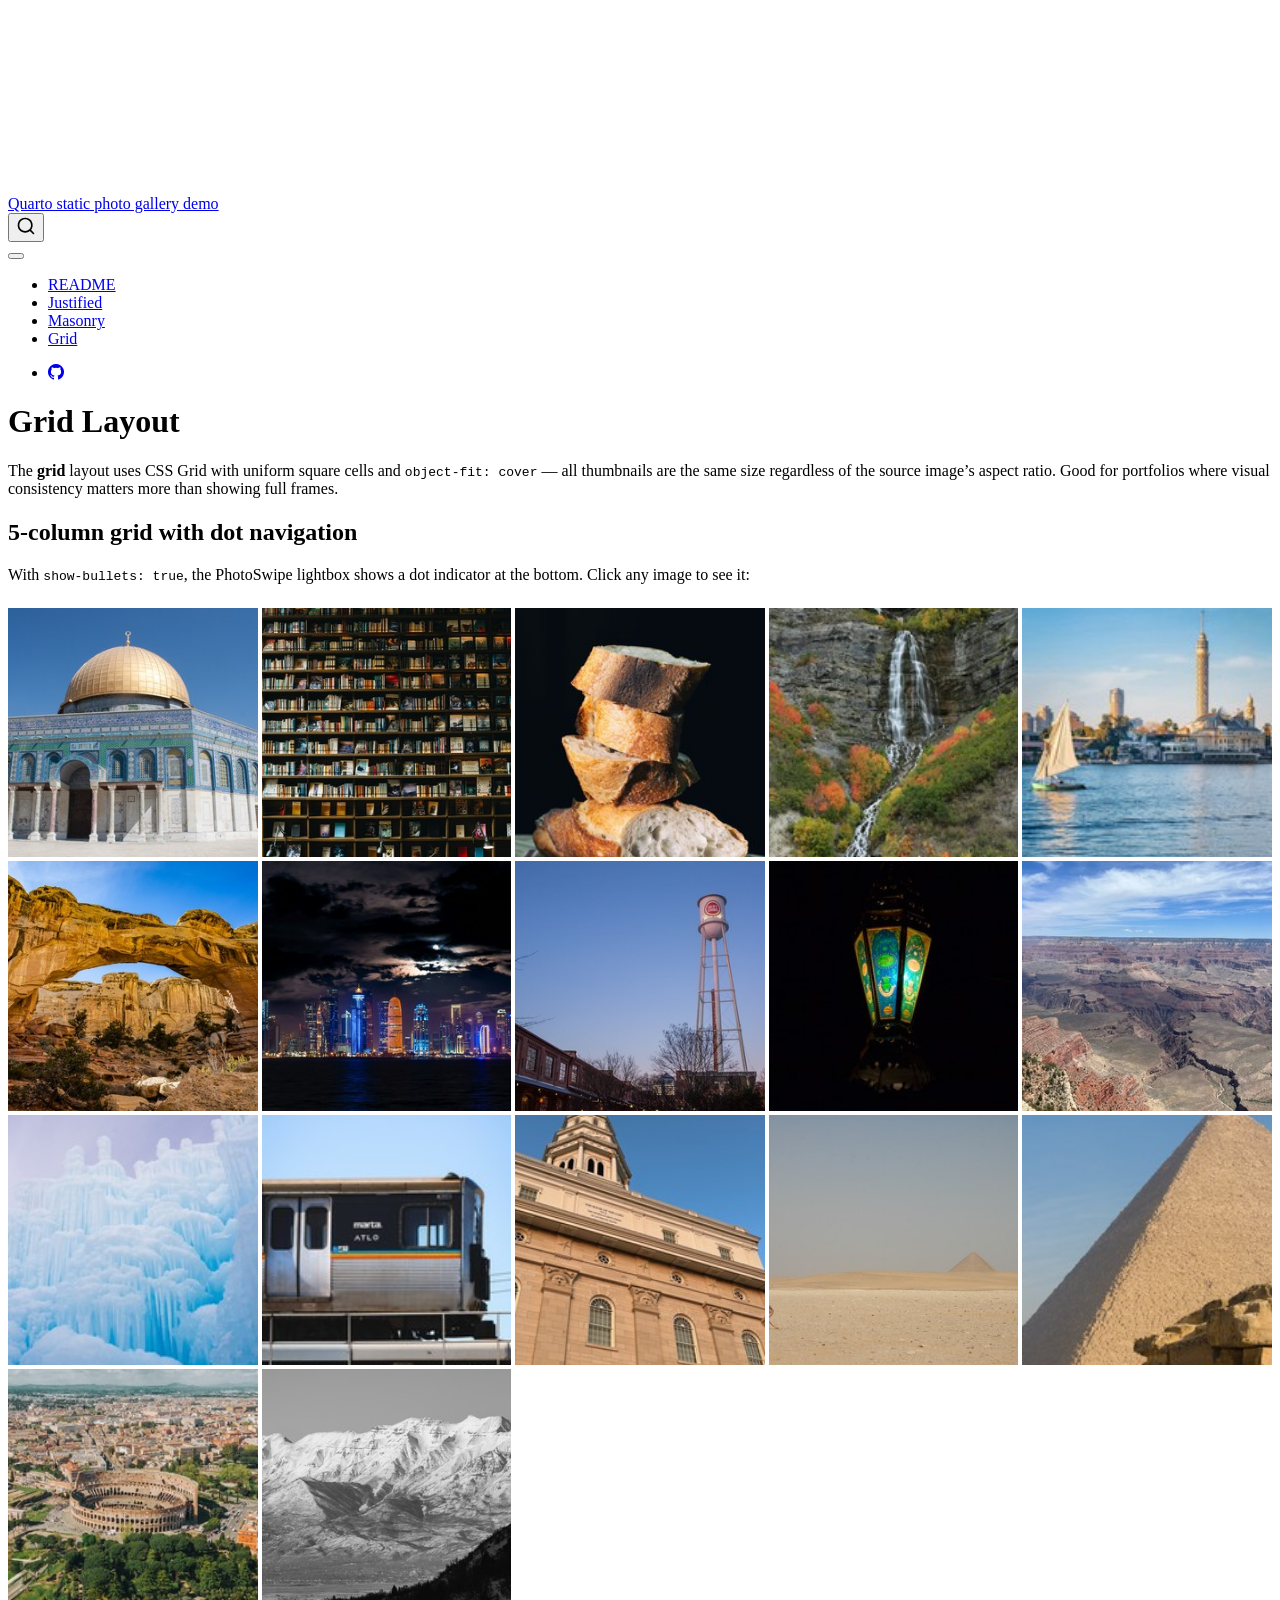
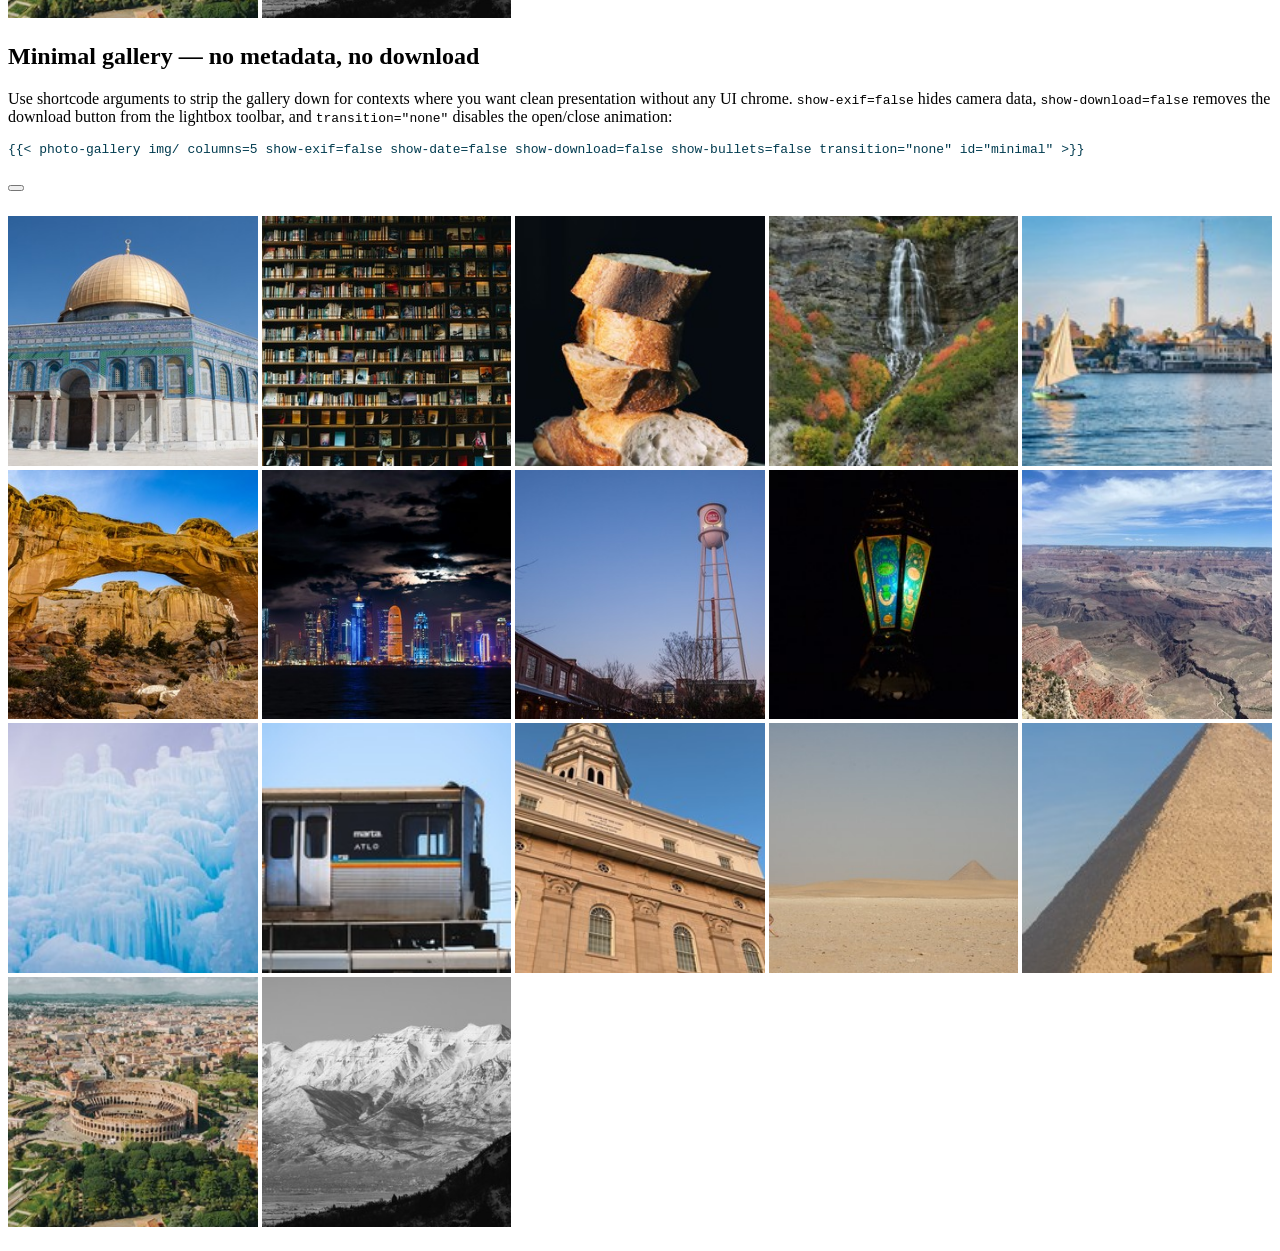
==== commit f770238a: "Built site for gh-pages" ====
--- a/grid.html
+++ b/grid.html
@@ -365,71 +365,71 @@
 <div class="pswp-gallery" id="pg-1" data-download="true" data-transition="zoom" data-bullets="true">
 <a href="img/al-aqsa.jpg" data-pswp-width="2400" data-pswp-height="1600" data-cropped="false" class="pg-item" style="flex-grow: 1.5000;" title="Al-Aqsa — Al-Aqsa mosque in Jerusalem Photo by Andrew Heiss" aria-describedby="pg-1-cap-1" data-pg-desc="Al-Aqsa mosque in Jerusalem<br>Photo by Andrew Heiss">
 <img src="img/thumbs/al-aqsa.jpg" alt="Al-Aqsa mosque in Jerusalem Photo by Andrew Heiss" width="420" height="280" loading="lazy">
-<div class="pg-caption" id="pg-1-cap-1"><span class="pg-title">Al-Aqsa</span><span class="pg-meta"><time datetime="2009-08-30T09:52:01" data-date-format="YYYY-MM-DD" data-datetime-format="YYYY-MM-DDTHH:mm">2009-08-30T09:52:01</time> · f/11 · 1/400s · 18mm · ISO 200 · Canon EOS DIGITAL REBEL XTi</span><span class="pg-description">Al-Aqsa mosque in Jerusalem Photo by Andrew Heiss</span></div>
+<div class="pg-caption" id="pg-1-cap-1"><span class="pg-title">Al-Aqsa</span><span class="pg-meta"><time datetime="2009-08-30T09:52:01" data-date-format="MMMM D, YYYY" data-datetime-format="MMMM D, YYYY [at] h:mm A">2009-08-30T09:52:01</time> · f/11 · 1/400s · 18mm · ISO 200 · Canon EOS DIGITAL REBEL XTi</span><span class="pg-description">Al-Aqsa mosque in Jerusalem Photo by Andrew Heiss</span></div>
 </a>
 <a href="img/books.jpg" data-pswp-width="2400" data-pswp-height="1600" data-cropped="false" class="pg-item" style="flex-grow: 1.5000;" title="Books — A wall of books Photo by Peter Thomas on Unsplash" aria-describedby="pg-1-cap-2" data-pg-desc="A wall of books<br>Photo by <a href=&quot;https://unsplash.com/@lifeof_peter_&quot;>Peter Thomas</a> on <a href=&quot;https://unsplash.com/photos/books-fill-a-wooden-bookshelf-he4j9YyWFoo&quot;>Unsplash</a>">
 <img src="img/thumbs/books.jpg" alt="A wall of books Photo by Peter Thomas on Unsplash" width="420" height="280" loading="lazy">
-<div class="pg-caption" id="pg-1-cap-2"><span class="pg-title">Books</span><span class="pg-meta"><time datetime="2025-03-13" data-date-format="YYYY-MM-DD" data-datetime-format="YYYY-MM-DDTHH:mm">2025-03-13</time></span><span class="pg-description">A wall of books Photo by Peter Thomas on Unsplash</span></div>
+<div class="pg-caption" id="pg-1-cap-2"><span class="pg-title">Books</span><span class="pg-meta"><time datetime="2025-03-13" data-date-format="MMMM D, YYYY" data-datetime-format="MMMM D, YYYY [at] h:mm A">2025-03-13</time></span><span class="pg-description">A wall of books Photo by Peter Thomas on Unsplash</span></div>
 </a>
 <a href="img/breaad.jpg" data-pswp-width="2400" data-pswp-height="3000" data-cropped="false" class="pg-item" style="flex-grow: 0.8000;" title="Bread — A stack of sliced bread Photo by Rodolfo Marques on Unsplash" aria-describedby="pg-1-cap-3" data-pg-desc="A stack of sliced bread<br>Photo by <a href=&quot;https://unsplash.com/@rodolfomarques&quot;>Rodolfo Marques</a> on <a href=&quot;https://unsplash.com/photos/sliced-breads-GzBO_o0RvEg&quot;>Unsplash</a>">
 <img src="img/thumbs/breaad.jpg" alt="A stack of sliced bread Photo by Rodolfo Marques on Unsplash" width="224" height="280" loading="lazy">
-<div class="pg-caption" id="pg-1-cap-3"><span class="pg-title">Bread</span><span class="pg-meta"><time datetime="2018-08-08" data-date-format="YYYY-MM-DD" data-datetime-format="YYYY-MM-DDTHH:mm">2018-08-08</time></span><span class="pg-description">A stack of sliced bread Photo by Rodolfo Marques on Unsplash</span></div>
+<div class="pg-caption" id="pg-1-cap-3"><span class="pg-title">Bread</span><span class="pg-meta"><time datetime="2018-08-08" data-date-format="MMMM D, YYYY" data-datetime-format="MMMM D, YYYY [at] h:mm A">2018-08-08</time></span><span class="pg-description">A stack of sliced bread Photo by Rodolfo Marques on Unsplash</span></div>
 </a>
 <a href="img/bridal-veil.jpg" data-pswp-width="2400" data-pswp-height="3600" data-cropped="false" class="pg-item" style="flex-grow: 0.6667;" title="Bridal Veil Falls — Bridal Veil Falls near Provo, Utah Photo by David Wirzba on Unsplash" aria-describedby="pg-1-cap-4" data-pg-desc="Bridal Veil Falls near Provo, Utah<br>Photo by <a href=&quot;https://unsplash.com/@psalms&quot;>David Wirzba</a> on <a href=&quot;https://unsplash.com/photos/photo-of-waterfalls-during-daytime-hZuSXNKCyzE&quot;>Unsplash</a>">
 <img src="img/thumbs/bridal-veil.jpg" alt="Bridal Veil Falls near Provo, Utah Photo by David Wirzba on Unsplash" width="186" height="280" loading="lazy">
-<div class="pg-caption" id="pg-1-cap-4"><span class="pg-title">Bridal Veil Falls</span><span class="pg-meta"><time datetime="2019-06-17" data-date-format="YYYY-MM-DD" data-datetime-format="YYYY-MM-DDTHH:mm">2019-06-17</time></span><span class="pg-description">Bridal Veil Falls near Provo, Utah Photo by David Wirzba on Unsplash</span></div>
-</a>
-<a href="img/cairo.jpg" data-pswp-width="1910" data-pswp-height="3392" data-cropped="false" class="pg-item" style="flex-grow: 0.5631;" title="cairo.jpg — A felucca on the Nile in front of Cairo Tower in Egypt Photo by Hatem Ramadan on Unsplash" aria-describedby="pg-1-cap-5" data-pg-desc="A felucca on the Nile in front of Cairo Tower in Egypt<br>Photo by <a href=&quot;https://unsplash.com/@canismajoris&quot;>Hatem Ramadan</a> on <a href=&quot;https://unsplash.com/photos/a-sailboat-on-the-water-with-a-city-in-the-background-59RY-ykUIAg&quot;>Unsplash</a>">
+<div class="pg-caption" id="pg-1-cap-4"><span class="pg-title">Bridal Veil Falls</span><span class="pg-meta"><time datetime="2019-06-17" data-date-format="MMMM D, YYYY" data-datetime-format="MMMM D, YYYY [at] h:mm A">2019-06-17</time></span><span class="pg-description">Bridal Veil Falls near Provo, Utah Photo by David Wirzba on Unsplash</span></div>
+</a>
+<a href="img/cairo.jpg" data-pswp-width="1910" data-pswp-height="3392" data-cropped="false" class="pg-item" style="flex-grow: 0.5631;" title="Cairo — A felucca on the Nile in front of Cairo Tower in Egypt Photo by Hatem Ramadan on Unsplash" aria-describedby="pg-1-cap-5" data-pg-desc="A felucca on the Nile in front of Cairo Tower in Egypt<br>Photo by <a href=&quot;https://unsplash.com/@canismajoris&quot;>Hatem Ramadan</a> on <a href=&quot;https://unsplash.com/photos/a-sailboat-on-the-water-with-a-city-in-the-background-59RY-ykUIAg&quot;>Unsplash</a>">
 <img src="img/thumbs/cairo.jpg" alt="A felucca on the Nile in front of Cairo Tower in Egypt Photo by Hatem Ramadan on Unsplash" width="157" height="280" loading="lazy">
-<div class="pg-caption" id="pg-1-cap-5"><span class="pg-title">cairo.jpg</span><span class="pg-meta"><time datetime="2024-09-29" data-date-format="YYYY-MM-DD" data-datetime-format="YYYY-MM-DDTHH:mm">2024-09-29</time></span><span class="pg-description">A felucca on the Nile in front of Cairo Tower in Egypt Photo by Hatem Ramadan on Unsplash</span></div>
+<div class="pg-caption" id="pg-1-cap-5"><span class="pg-title">Cairo</span><span class="pg-meta"><time datetime="2024-09-29" data-date-format="MMMM D, YYYY" data-datetime-format="MMMM D, YYYY [at] h:mm A">2024-09-29</time></span><span class="pg-description">A felucca on the Nile in front of Cairo Tower in Egypt Photo by Hatem Ramadan on Unsplash</span></div>
 </a>
 <a href="img/capitol-reef.jpg" data-pswp-width="2400" data-pswp-height="1600" data-cropped="false" class="pg-item" style="flex-grow: 1.5000;" title="Capitol Reef — Hickman Bridge in Capitol Reef National Park, Utah Photo by Lori Stevens on Unsplash" aria-describedby="pg-1-cap-6" data-pg-desc="Hickman Bridge in Capitol Reef National Park, Utah<br>Photo by <a href=&quot;https://unsplash.com/@lancetraveler60&quot;>Lori Stevens</a> on <a href=&quot;https://unsplash.com/photos/a-large-rock-formation-with-an-arch-in-the-middle-of-it-Kdu1gxxua5A&quot;>Unsplash</a>">
 <img src="img/thumbs/capitol-reef.jpg" alt="Hickman Bridge in Capitol Reef National Park, Utah Photo by Lori Stevens on Unsplash" width="420" height="280" loading="lazy">
-<div class="pg-caption" id="pg-1-cap-6"><span class="pg-title">Capitol Reef</span><span class="pg-meta"><time datetime="2022-06-2" data-date-format="YYYY-MM-DD" data-datetime-format="YYYY-MM-DDTHH:mm">2022-06-2</time></span><span class="pg-description">Hickman Bridge in Capitol Reef National Park, Utah Photo by Lori Stevens on Unsplash</span></div>
+<div class="pg-caption" id="pg-1-cap-6"><span class="pg-title">Capitol Reef</span><span class="pg-meta"><time datetime="2022-06-2" data-date-format="MMMM D, YYYY" data-datetime-format="MMMM D, YYYY [at] h:mm A">2022-06-2</time></span><span class="pg-description">Hickman Bridge in Capitol Reef National Park, Utah Photo by Lori Stevens on Unsplash</span></div>
 </a>
 <a href="img/doha.jpg" data-pswp-width="2400" data-pswp-height="1600" data-cropped="false" class="pg-item" style="flex-grow: 1.5000;" title="Doha — West Bay in Doha, Qatar Photo by Akbar Nemati on Unsplash" aria-describedby="pg-1-cap-7" data-pg-desc="West Bay in Doha, Qatar<br>Photo by <a href=&quot;https://unsplash.com/@akbarnemati&quot;>Akbar Nemati</a> on <a href=&quot;https://unsplash.com/photos/a-city-skyline-with-a-full-moon-in-the-sky-Q8NuHm4PbXc&quot;>Unsplash</a>">
 <img src="img/thumbs/doha.jpg" alt="West Bay in Doha, Qatar Photo by Akbar Nemati on Unsplash" width="420" height="280" loading="lazy">
-<div class="pg-caption" id="pg-1-cap-7"><span class="pg-title">Doha</span><span class="pg-meta"><time datetime="2023-05-04" data-date-format="YYYY-MM-DD" data-datetime-format="YYYY-MM-DDTHH:mm">2023-05-04</time></span><span class="pg-description">West Bay in Doha, Qatar Photo by Akbar Nemati on Unsplash</span></div>
+<div class="pg-caption" id="pg-1-cap-7"><span class="pg-title">Doha</span><span class="pg-meta"><time datetime="2023-05-04" data-date-format="MMMM D, YYYY" data-datetime-format="MMMM D, YYYY [at] h:mm A">2023-05-04</time></span><span class="pg-description">West Bay in Doha, Qatar Photo by Akbar Nemati on Unsplash</span></div>
 </a>
 <a href="img/durham.jpg" data-pswp-width="2400" data-pswp-height="1600" data-cropped="false" class="pg-item" style="flex-grow: 1.5000;" title="Water tower — Lucky Strike water tower in Durham, North Carolina Photo by Colin Rowley on Unsplash" aria-describedby="pg-1-cap-8" data-pg-desc="Lucky Strike water tower in Durham, North Carolina<br>Photo by <a href=&quot;https://unsplash.com/@colincollect&quot;>Colin Rowley</a> on <a href=&quot;https://unsplash.com/photos/a-water-tower-in-the-middle-of-a-town-kKegdvaaHvo&quot;>Unsplash</a>">
 <img src="img/thumbs/durham.jpg" alt="Lucky Strike water tower in Durham, North Carolina Photo by Colin Rowley on Unsplash" width="420" height="280" loading="lazy">
-<div class="pg-caption" id="pg-1-cap-8"><span class="pg-title">Water tower</span><span class="pg-meta"><time datetime="2021-10-07" data-date-format="YYYY-MM-DD" data-datetime-format="YYYY-MM-DDTHH:mm">2021-10-07</time></span><span class="pg-description">Lucky Strike water tower in Durham, North Carolina Photo by Colin Rowley on Unsplash</span></div>
+<div class="pg-caption" id="pg-1-cap-8"><span class="pg-title">Water tower</span><span class="pg-meta"><time datetime="2021-10-07" data-date-format="MMMM D, YYYY" data-datetime-format="MMMM D, YYYY [at] h:mm A">2021-10-07</time></span><span class="pg-description">Lucky Strike water tower in Durham, North Carolina Photo by Colin Rowley on Unsplash</span></div>
 </a>
 <a href="img/fanous.jpg" data-pswp-width="1872" data-pswp-height="2400" data-cropped="false" class="pg-item" style="flex-grow: 0.7800;" title="Fanous — Ramandan fanous (lantern) in Cairo, Egypt Photo by Andrew Heiss" aria-describedby="pg-1-cap-9" data-pg-desc="Ramandan fanous (lantern) in Cairo, Egypt<br>Photo by Andrew Heiss">
 <img src="img/thumbs/fanous.jpg" alt="Ramandan fanous (lantern) in Cairo, Egypt Photo by Andrew Heiss" width="218" height="280" loading="lazy">
-<div class="pg-caption" id="pg-1-cap-9"><span class="pg-title">Fanous</span><span class="pg-meta"><time datetime="2008-08-31T13:04:14" data-date-format="YYYY-MM-DD" data-datetime-format="YYYY-MM-DDTHH:mm">2008-08-31T13:04:14</time> · f/8 · 1/250s · 39mm · ISO 800 · Canon EOS DIGITAL REBEL XTi</span><span class="pg-description">Ramandan fanous (lantern) in Cairo, Egypt Photo by Andrew Heiss</span></div>
+<div class="pg-caption" id="pg-1-cap-9"><span class="pg-title">Fanous</span><span class="pg-meta"><time datetime="2008-08-31T13:04:14" data-date-format="MMMM D, YYYY" data-datetime-format="MMMM D, YYYY [at] h:mm A">2008-08-31T13:04:14</time> · f/8 · 1/250s · 39mm · ISO 800 · Canon EOS DIGITAL REBEL XTi</span><span class="pg-description">Ramandan fanous (lantern) in Cairo, Egypt Photo by Andrew Heiss</span></div>
 </a>
 <a href="img/grand-canyon.jpg" data-pswp-width="2400" data-pswp-height="1800" data-cropped="false" class="pg-item" style="flex-grow: 1.3333;" title="Grand Canyon — The Grand Canyon in Arizona Photo by Andrew Heiss" aria-describedby="pg-1-cap-10" data-pg-desc="The Grand Canyon in Arizona<br>Photo by Andrew Heiss">
 <img src="img/thumbs/grand-canyon.jpg" alt="The Grand Canyon in Arizona Photo by Andrew Heiss" width="373" height="280" loading="lazy">
-<div class="pg-caption" id="pg-1-cap-10"><span class="pg-title">Grand Canyon</span><span class="pg-meta"><time datetime="2023-06-07T10:56:09" data-date-format="YYYY-MM-DD" data-datetime-format="YYYY-MM-DDTHH:mm">2023-06-07T10:56:09</time> · f/1.6 · 1/4651s · 5mm · ISO 50 · Apple iPhone 13</span><span class="pg-description">The Grand Canyon in Arizona Photo by Andrew Heiss</span></div>
+<div class="pg-caption" id="pg-1-cap-10"><span class="pg-title">Grand Canyon</span><span class="pg-meta"><time datetime="2023-06-07T10:56:09" data-date-format="MMMM D, YYYY" data-datetime-format="MMMM D, YYYY [at] h:mm A">2023-06-07T10:56:09</time> · f/1.6 · 1/4651s · 5mm · ISO 50 · Apple iPhone 13</span><span class="pg-description">The Grand Canyon in Arizona Photo by Andrew Heiss</span></div>
 </a>
 <a href="img/ice.jpg" data-pswp-width="1600" data-pswp-height="2400" data-cropped="false" class="pg-item" style="flex-grow: 0.6667;" title="Ice castle — Ice castle in Midway, Utah Photo by Andrew Heiss" aria-describedby="pg-1-cap-11" data-pg-desc="Ice castle in Midway, Utah<br>Photo by Andrew Heiss">
 <img src="img/thumbs/ice.jpg" alt="Ice castle in Midway, Utah Photo by Andrew Heiss" width="186" height="280" loading="lazy">
-<div class="pg-caption" id="pg-1-cap-11"><span class="pg-title">Ice castle</span><span class="pg-meta"><time datetime="2011-01-15T15:22:42" data-date-format="YYYY-MM-DD" data-datetime-format="YYYY-MM-DDTHH:mm">2011-01-15T15:22:42</time> · f/11 · 1/320s · 21mm · ISO 100 · Canon EOS DIGITAL REBEL XTi</span><span class="pg-description">Ice castle in Midway, Utah Photo by Andrew Heiss</span></div>
+<div class="pg-caption" id="pg-1-cap-11"><span class="pg-title">Ice castle</span><span class="pg-meta"><time datetime="2011-01-15T15:22:42" data-date-format="MMMM D, YYYY" data-datetime-format="MMMM D, YYYY [at] h:mm A">2011-01-15T15:22:42</time> · f/11 · 1/320s · 21mm · ISO 100 · Canon EOS DIGITAL REBEL XTi</span><span class="pg-description">Ice castle in Midway, Utah Photo by Andrew Heiss</span></div>
 </a>
 <a href="img/marta.jpg" data-pswp-width="2400" data-pswp-height="4267" data-cropped="false" class="pg-item" style="flex-grow: 0.5625;" title="MARTA — MARTA train in Atlanta, Georgia Photo by Levi on Unsplash" aria-describedby="pg-1-cap-12" data-pg-desc="MARTA train in Atlanta, Georgia<br>Photo by <a href=&quot;https://unsplash.com/@levipurk&quot;>Levi</a> on <a href=&quot;https://unsplash.com/photos/a-silver-train-traveling-over-a-bridge-under-a-blue-sky-jXfCtN7hzZY&quot;>Unsplash</a>">
 <img src="img/thumbs/marta.jpg" alt="MARTA train in Atlanta, Georgia Photo by Levi on Unsplash" width="157" height="280" loading="lazy">
-<div class="pg-caption" id="pg-1-cap-12"><span class="pg-title">MARTA</span><span class="pg-meta"><time datetime="2023-10-09" data-date-format="YYYY-MM-DD" data-datetime-format="YYYY-MM-DDTHH:mm">2023-10-09</time></span><span class="pg-description">MARTA train in Atlanta, Georgia Photo by Levi on Unsplash</span></div>
+<div class="pg-caption" id="pg-1-cap-12"><span class="pg-title">MARTA</span><span class="pg-meta"><time datetime="2023-10-09" data-date-format="MMMM D, YYYY" data-datetime-format="MMMM D, YYYY [at] h:mm A">2023-10-09</time></span><span class="pg-description">MARTA train in Atlanta, Georgia Photo by Levi on Unsplash</span></div>
 </a>
 <a href="img/nauvoo.jpg" data-pswp-width="1800" data-pswp-height="2400" data-cropped="false" class="pg-item" style="flex-grow: 0.7500;" title="Nauvoo Temple — LDS temple in Nauvoo, Illinois Photo by Andrew Heiss" aria-describedby="pg-1-cap-13" data-pg-desc="LDS temple in Nauvoo, Illinois<br>Photo by Andrew Heiss">
 <img src="img/thumbs/nauvoo.jpg" alt="LDS temple in Nauvoo, Illinois Photo by Andrew Heiss" width="210" height="280" loading="lazy">
-<div class="pg-caption" id="pg-1-cap-13"><span class="pg-title">Nauvoo Temple</span><span class="pg-meta"><time datetime="2023-06-23T20:12:38" data-date-format="YYYY-MM-DD" data-datetime-format="YYYY-MM-DDTHH:mm">2023-06-23T20:12:38</time> · f/1.6 · 1/668s · 5mm · ISO 50 · Apple iPhone 13</span><span class="pg-description">LDS temple in Nauvoo, Illinois Photo by Andrew Heiss</span></div>
+<div class="pg-caption" id="pg-1-cap-13"><span class="pg-title">Nauvoo Temple</span><span class="pg-meta"><time datetime="2023-06-23T20:12:38" data-date-format="MMMM D, YYYY" data-datetime-format="MMMM D, YYYY [at] h:mm A">2023-06-23T20:12:38</time> · f/1.6 · 1/668s · 5mm · ISO 50 · Apple iPhone 13</span><span class="pg-description">LDS temple in Nauvoo, Illinois Photo by Andrew Heiss</span></div>
 </a>
 <a href="img/pyramid-landscape.jpg" data-pswp-width="2400" data-pswp-height="1600" data-cropped="false" class="pg-item" style="flex-grow: 1.5000;" title="Pyramid (landscape) — Great Pyramid of Giza in Cairo, Egypt Photo by Andrew Heiss" aria-describedby="pg-1-cap-14" data-pg-desc="Great Pyramid of Giza in Cairo, Egypt<br>Photo by Andrew Heiss">
 <img src="img/thumbs/pyramid-landscape.jpg" alt="Great Pyramid of Giza in Cairo, Egypt Photo by Andrew Heiss" width="420" height="280" loading="lazy">
-<div class="pg-caption" id="pg-1-cap-14"><span class="pg-title">Pyramid (landscape)</span><span class="pg-meta"><time datetime="2008-10-06T01:52:41" data-date-format="YYYY-MM-DD" data-datetime-format="YYYY-MM-DDTHH:mm">2008-10-06T01:52:41</time> · f/18 · 1/500s · 35mm · ISO 400 · Canon EOS DIGITAL REBEL XTi</span><span class="pg-description">Great Pyramid of Giza in Cairo, Egypt Photo by Andrew Heiss</span></div>
+<div class="pg-caption" id="pg-1-cap-14"><span class="pg-title">Pyramid (landscape)</span><span class="pg-meta"><time datetime="2008-10-06T01:52:41" data-date-format="MMMM D, YYYY" data-datetime-format="MMMM D, YYYY [at] h:mm A">2008-10-06T01:52:41</time> · f/18 · 1/500s · 35mm · ISO 400 · Canon EOS DIGITAL REBEL XTi</span><span class="pg-description">Great Pyramid of Giza in Cairo, Egypt Photo by Andrew Heiss</span></div>
 </a>
 <a href="img/pyramid.jpg" data-pswp-width="1600" data-pswp-height="2400" data-cropped="false" class="pg-item" style="flex-grow: 0.6667;" title="Pyramid — Pyramid in Giza, Cairo, Egypt Photo by Andrew Heiss" aria-describedby="pg-1-cap-15" data-pg-desc="Pyramid in Giza, Cairo, Egypt<br>Photo by Andrew Heiss">
 <img src="img/thumbs/pyramid.jpg" alt="Pyramid in Giza, Cairo, Egypt Photo by Andrew Heiss" width="186" height="280" loading="lazy">
-<div class="pg-caption" id="pg-1-cap-15"><span class="pg-title">Pyramid</span><span class="pg-meta"><time datetime="2009-01-08T01:39:27" data-date-format="YYYY-MM-DD" data-datetime-format="YYYY-MM-DDTHH:mm">2009-01-08T01:39:27</time> · f/10 · 1/200s · 55mm · ISO 100 · Canon EOS DIGITAL REBEL XTi</span><span class="pg-description">Pyramid in Giza, Cairo, Egypt Photo by Andrew Heiss</span></div>
+<div class="pg-caption" id="pg-1-cap-15"><span class="pg-title">Pyramid</span><span class="pg-meta"><time datetime="2009-01-08T01:39:27" data-date-format="MMMM D, YYYY" data-datetime-format="MMMM D, YYYY [at] h:mm A">2009-01-08T01:39:27</time> · f/10 · 1/200s · 55mm · ISO 100 · Canon EOS DIGITAL REBEL XTi</span><span class="pg-description">Pyramid in Giza, Cairo, Egypt Photo by Andrew Heiss</span></div>
 </a>
 <a href="img/rome.jpg" data-pswp-width="2400" data-pswp-height="3000" data-cropped="false" class="pg-item" style="flex-grow: 0.8000;" title="Colosseum — The Colosseum in Rome, Italy Photo by Spencer Davis on Unsplash" aria-describedby="pg-1-cap-16" data-pg-desc="The Colosseum in Rome, Italy Photo by <a href=&quot;https://unsplash.com/@spencerdavis&quot;>Spencer Davis</a> on <a href=&quot;https://unsplash.com/photos/aerial-view-of-colosseum-at-rome-italy-ckotRXopwRM&quot;>Unsplash</a>">
 <img src="img/thumbs/rome.jpg" alt="The Colosseum in Rome, Italy Photo by Spencer Davis on Unsplash" width="224" height="280" loading="lazy">
-<div class="pg-caption" id="pg-1-cap-16"><span class="pg-title">Colosseum</span><span class="pg-meta"><time datetime="2019-04-23" data-date-format="YYYY-MM-DD" data-datetime-format="YYYY-MM-DDTHH:mm">2019-04-23</time></span><span class="pg-description">The Colosseum in Rome, Italy Photo by Spencer Davis on Unsplash</span></div>
+<div class="pg-caption" id="pg-1-cap-16"><span class="pg-title">Colosseum</span><span class="pg-meta"><time datetime="2019-04-23" data-date-format="MMMM D, YYYY" data-datetime-format="MMMM D, YYYY [at] h:mm A">2019-04-23</time></span><span class="pg-description">The Colosseum in Rome, Italy Photo by Spencer Davis on Unsplash</span></div>
 </a>
 <a href="img/timpanogos.jpg" data-pswp-width="2400" data-pswp-height="1600" data-cropped="false" class="pg-item" style="flex-grow: 1.5000;" title="Mt. Timpanogos — Mt. Timpanogos from Utah County, Utah Photo by Sonny Mauricio on Unsplash" aria-describedby="pg-1-cap-17" data-pg-desc="Mt. Timpanogos from Utah County, Utah<br>Photo by <a href=&quot;https://unsplash.com/@northernstatemedia&quot;>Sonny Mauricio</a> on <a href=&quot;https://unsplash.com/photos/a-snow-covered-mountain-range-with-trees-in-the-foreground-Nv-b4hDOgWY&quot;>Unsplash</a>">
 <img src="img/thumbs/timpanogos.jpg" alt="Mt. Timpanogos from Utah County, Utah Photo by Sonny Mauricio on Unsplash" width="420" height="280" loading="lazy">
-<div class="pg-caption" id="pg-1-cap-17"><span class="pg-title">Mt. Timpanogos</span><span class="pg-meta"><time datetime="2021-12-19" data-date-format="YYYY-MM-DD" data-datetime-format="YYYY-MM-DDTHH:mm">2021-12-19</time></span><span class="pg-description">Mt. Timpanogos from Utah County, Utah Photo by Sonny Mauricio on Unsplash</span></div>
+<div class="pg-caption" id="pg-1-cap-17"><span class="pg-title">Mt. Timpanogos</span><span class="pg-meta"><time datetime="2021-12-19" data-date-format="MMMM D, YYYY" data-datetime-format="MMMM D, YYYY [at] h:mm A">2021-12-19</time></span><span class="pg-description">Mt. Timpanogos from Utah County, Utah Photo by Sonny Mauricio on Unsplash</span></div>
 </a>
 </div>
 </div>
@@ -456,9 +456,9 @@
 <img src="img/thumbs/bridal-veil.jpg" alt="Bridal Veil Falls near Provo, Utah Photo by David Wirzba on Unsplash" width="186" height="280" loading="lazy">
 <div class="pg-caption" id="pg-minimal-cap-4"><span class="pg-title">Bridal Veil Falls</span><span class="pg-description">Bridal Veil Falls near Provo, Utah Photo by David Wirzba on Unsplash</span></div>
 </a>
-<a href="img/cairo.jpg" data-pswp-width="1910" data-pswp-height="3392" data-cropped="false" class="pg-item" style="flex-grow: 0.5631;" title="cairo.jpg — A felucca on the Nile in front of Cairo Tower in Egypt Photo by Hatem Ramadan on Unsplash" aria-describedby="pg-minimal-cap-5" data-pg-desc="A felucca on the Nile in front of Cairo Tower in Egypt<br>Photo by <a href=&quot;https://unsplash.com/@canismajoris&quot;>Hatem Ramadan</a> on <a href=&quot;https://unsplash.com/photos/a-sailboat-on-the-water-with-a-city-in-the-background-59RY-ykUIAg&quot;>Unsplash</a>">
+<a href="img/cairo.jpg" data-pswp-width="1910" data-pswp-height="3392" data-cropped="false" class="pg-item" style="flex-grow: 0.5631;" title="Cairo — A felucca on the Nile in front of Cairo Tower in Egypt Photo by Hatem Ramadan on Unsplash" aria-describedby="pg-minimal-cap-5" data-pg-desc="A felucca on the Nile in front of Cairo Tower in Egypt<br>Photo by <a href=&quot;https://unsplash.com/@canismajoris&quot;>Hatem Ramadan</a> on <a href=&quot;https://unsplash.com/photos/a-sailboat-on-the-water-with-a-city-in-the-background-59RY-ykUIAg&quot;>Unsplash</a>">
 <img src="img/thumbs/cairo.jpg" alt="A felucca on the Nile in front of Cairo Tower in Egypt Photo by Hatem Ramadan on Unsplash" width="157" height="280" loading="lazy">
-<div class="pg-caption" id="pg-minimal-cap-5"><span class="pg-title">cairo.jpg</span><span class="pg-description">A felucca on the Nile in front of Cairo Tower in Egypt Photo by Hatem Ramadan on Unsplash</span></div>
+<div class="pg-caption" id="pg-minimal-cap-5"><span class="pg-title">Cairo</span><span class="pg-description">A felucca on the Nile in front of Cairo Tower in Egypt Photo by Hatem Ramadan on Unsplash</span></div>
 </a>
 <a href="img/capitol-reef.jpg" data-pswp-width="2400" data-pswp-height="1600" data-cropped="false" class="pg-item" style="flex-grow: 1.5000;" title="Capitol Reef — Hickman Bridge in Capitol Reef National Park, Utah Photo by Lori Stevens on Unsplash" aria-describedby="pg-minimal-cap-6" data-pg-desc="Hickman Bridge in Capitol Reef National Park, Utah<br>Photo by <a href=&quot;https://unsplash.com/@lancetraveler60&quot;>Lori Stevens</a> on <a href=&quot;https://unsplash.com/photos/a-large-rock-formation-with-an-arch-in-the-middle-of-it-Kdu1gxxua5A&quot;>Unsplash</a>">
 <img src="img/thumbs/capitol-reef.jpg" alt="Hickman Bridge in Capitol Reef National Park, Utah Photo by Lori Stevens on Unsplash" width="420" height="280" loading="lazy">
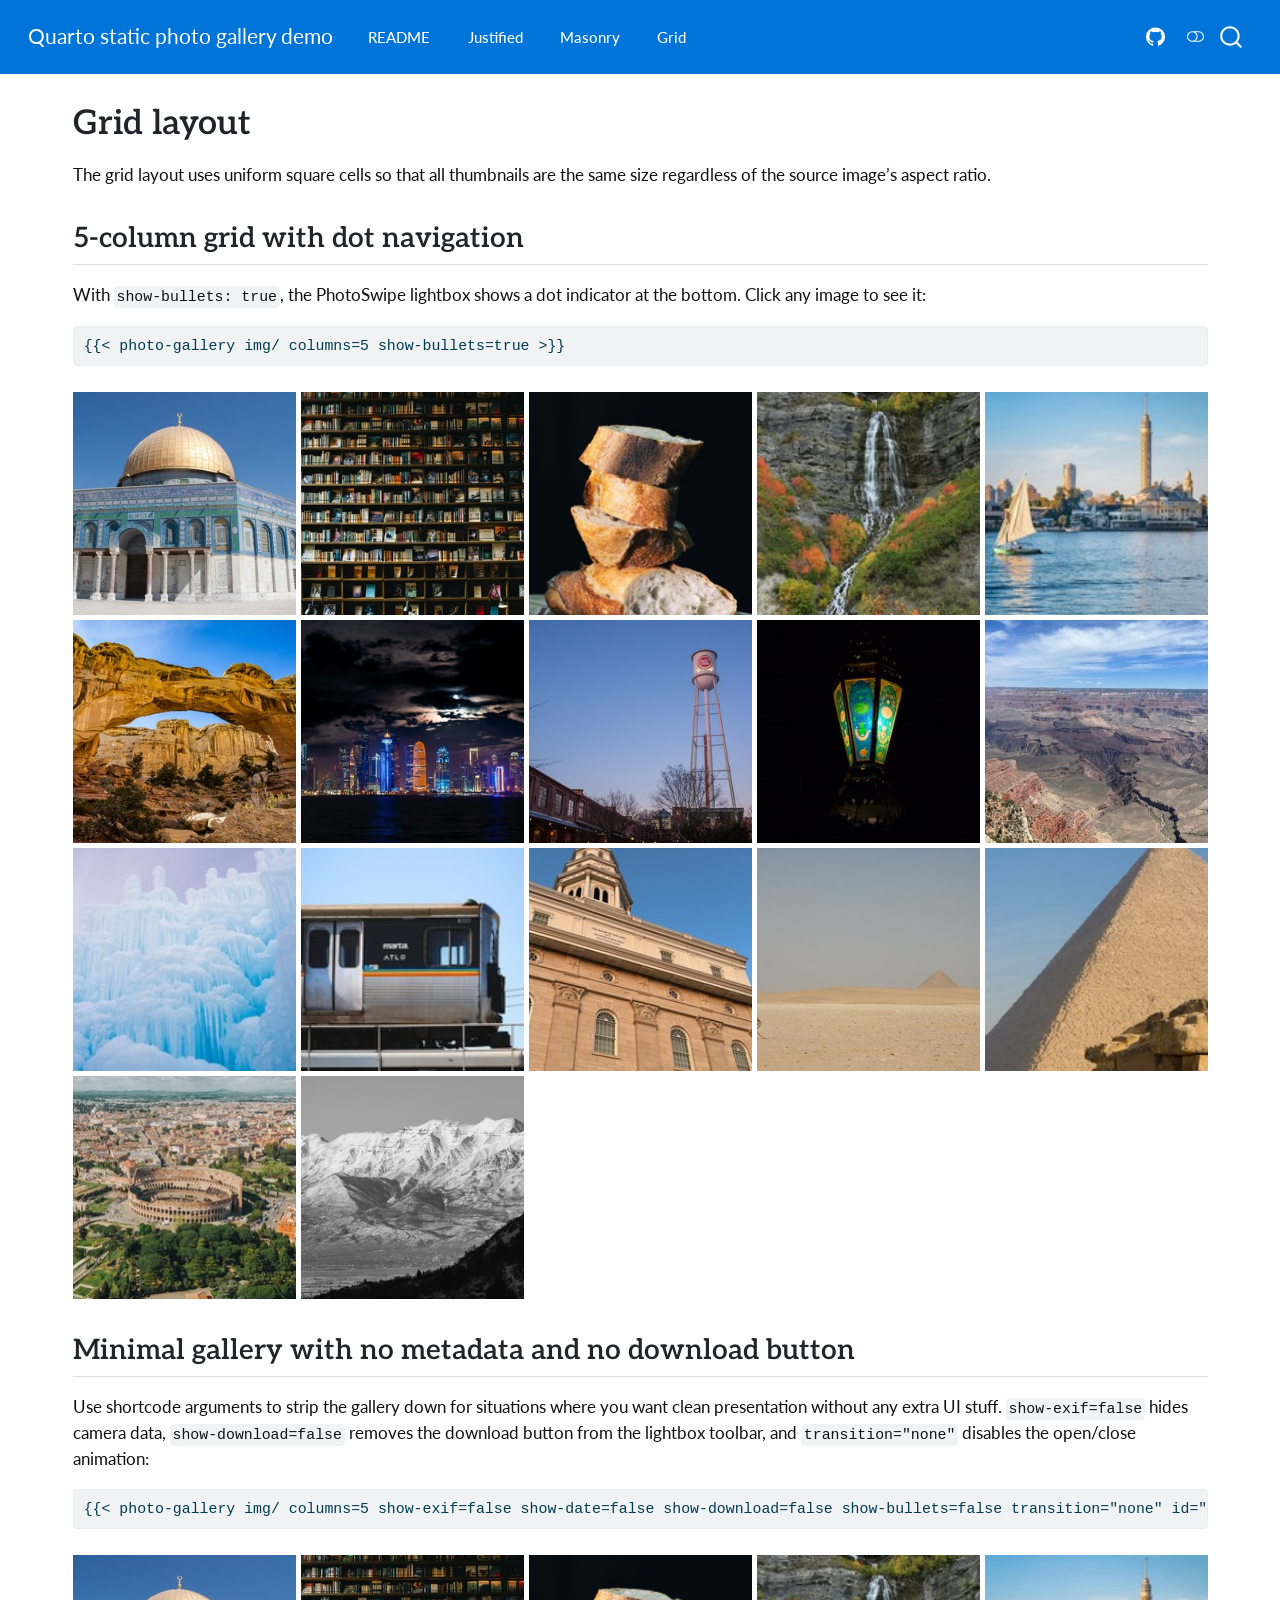
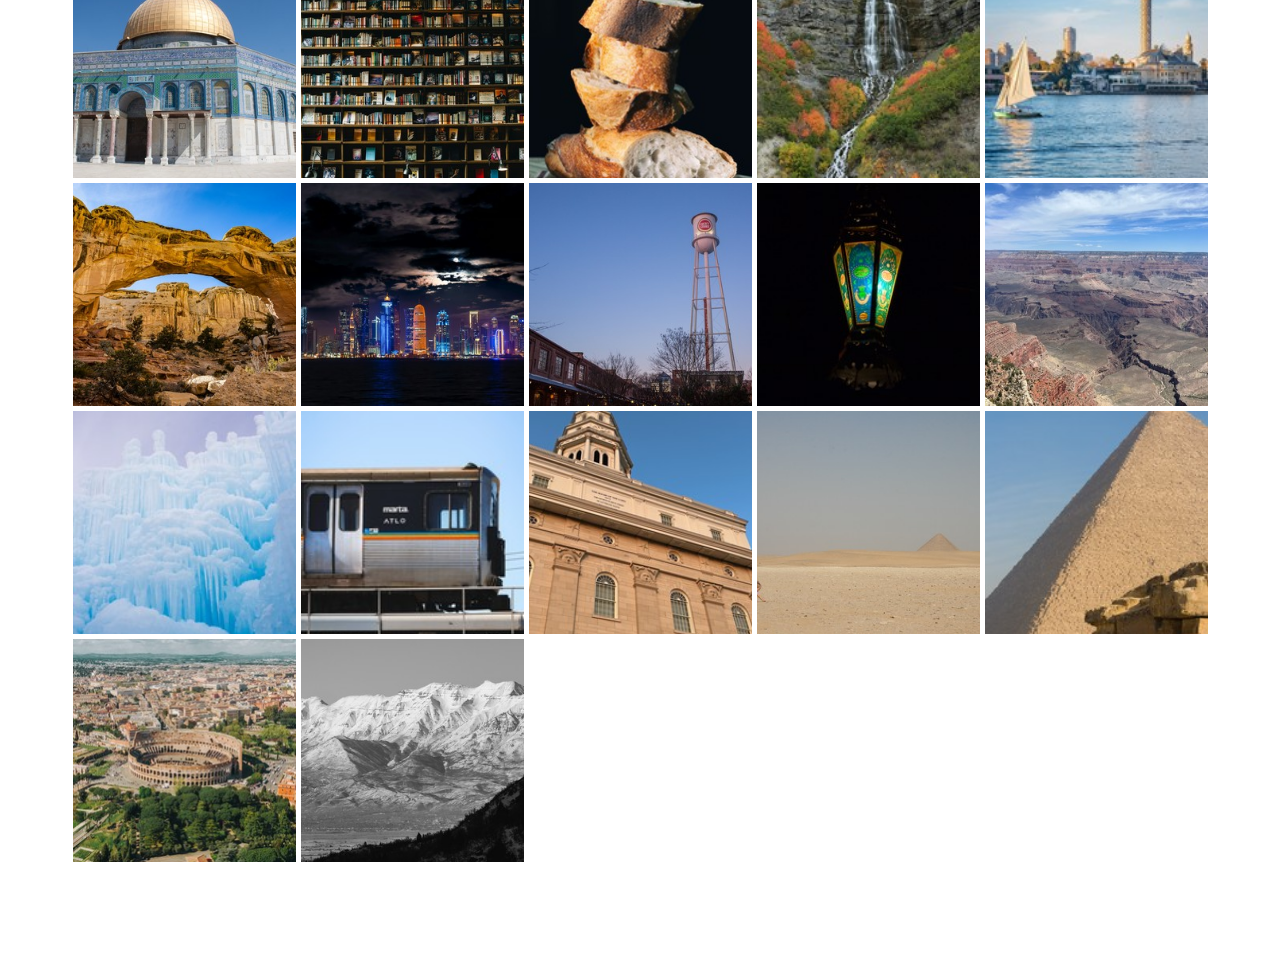
==== commit 9ea08133: "Built site for gh-pages" ====
--- a/grid.html
+++ b/grid.html
@@ -7,7 +7,7 @@
 <meta name="viewport" content="width=device-width, initial-scale=1.0, user-scalable=yes">
 
 
-<title>Grid Layout – Quarto static photo gallery demo</title>
+<title>Grid layout – Quarto static photo gallery demo</title>
 <style>
 /* Default styles provided by pandoc.
 ** See https://pandoc.org/MANUAL.html#variables-for-html for config info.
@@ -79,9 +79,9 @@
 <link href="site_libs/quarto-html/quarto-syntax-highlighting-15634bcf2e68342d4ad2dfa704d543f6.css" rel="stylesheet" class="quarto-color-scheme-extra" id="quarto-text-highlighting-styles">
 <script src="site_libs/bootstrap/bootstrap.min.js"></script>
 <link href="site_libs/bootstrap/bootstrap-icons.css" rel="stylesheet">
-<link href="site_libs/bootstrap/bootstrap-bba5ebae505b5c03f3f0d8040a416a6b.min.css" rel="stylesheet" append-hash="true" class="quarto-color-scheme" id="quarto-bootstrap" data-mode="light">
-<link href="site_libs/bootstrap/bootstrap-dark-8f1ccc7d288a21fc62ac2118940d31a5.min.css" rel="stylesheet" append-hash="true" class="quarto-color-scheme quarto-color-alternate" id="quarto-bootstrap" data-mode="dark">
-<link href="site_libs/bootstrap/bootstrap-bba5ebae505b5c03f3f0d8040a416a6b.min.css" rel="stylesheet" append-hash="true" class="quarto-color-scheme-extra" id="quarto-bootstrap" data-mode="light">
+<link href="site_libs/bootstrap/bootstrap-39cd51f0cd98d1d549c884833297b499.min.css" rel="stylesheet" append-hash="true" class="quarto-color-scheme" id="quarto-bootstrap" data-mode="light">
+<link href="site_libs/bootstrap/bootstrap-dark-3ab912cbc46d193674088789e2a86cdf.min.css" rel="stylesheet" append-hash="true" class="quarto-color-scheme quarto-color-alternate" id="quarto-bootstrap" data-mode="light">
+<link href="site_libs/bootstrap/bootstrap-39cd51f0cd98d1d549c884833297b499.min.css" rel="stylesheet" append-hash="true" class="quarto-color-scheme-extra" id="quarto-bootstrap" data-mode="light">
 <script src="site_libs/quarto-contrib/photo-gallery-0.1.0/photoswipe.umd.min.js"></script>
 <script src="site_libs/quarto-contrib/photo-gallery-0.1.0/photoswipe-lightbox.umd.min.js"></script>
 <script src="site_libs/quarto-contrib/photo-gallery-0.1.0/dayjs.min.js"></script>
@@ -340,7 +340,7 @@
 
 <header id="title-block-header" class="quarto-title-block default">
 <div class="quarto-title">
-<h1 class="title">Grid Layout</h1>
+<h1 class="title">Grid layout</h1>
 </div>
 
 
@@ -357,11 +357,12 @@
 </header>
 
 
-<p>The <strong>grid</strong> layout uses CSS Grid with uniform square cells and <code>object-fit: cover</code> — all thumbnails are the same size regardless of the source image’s aspect ratio. Good for portfolios where visual consistency matters more than showing full frames.</p>
+<p>The grid layout uses uniform square cells so that all thumbnails are the same size regardless of the source image’s aspect ratio.</p>
 <section id="column-grid-with-dot-navigation" class="level2">
 <h2 class="anchored" data-anchor-id="column-grid-with-dot-navigation">5-column grid with dot navigation</h2>
 <p>With <code>show-bullets: true</code>, the PhotoSwipe lightbox shows a dot indicator at the bottom. Click any image to see it:</p>
-<div class="photo-gallery" data-layout="grid" style="--pg-gap: 4px; --pg-row-height: 300px; --pg-columns: 5;">
+<div class="code-copy-outer-scaffold"><div class="sourceCode" id="cb1" data-shortcodes="false"><pre class="sourceCode markdown code-with-copy"><code class="sourceCode markdown"><span id="cb1-1"><a href="#cb1-1" aria-hidden="true" tabindex="-1"></a>{{&lt; photo-gallery img/ columns=5 show-bullets=true &gt;}}</span></code></pre></div><button title="Copy to Clipboard" class="code-copy-button"><i class="bi"></i></button></div>
+<div class="photo-gallery" data-layout="grid" style="--pg-gap: 5px; --pg-row-height: 300px; --pg-columns: 5;">
 <div class="pswp-gallery" id="pg-1" data-download="true" data-transition="zoom" data-bullets="true">
 <a href="img/al-aqsa.jpg" data-pswp-width="2400" data-pswp-height="1600" data-cropped="false" class="pg-item" style="flex-grow: 1.5000;" title="Al-Aqsa — Al-Aqsa mosque in Jerusalem Photo by Andrew Heiss" aria-describedby="pg-1-cap-1" data-pg-desc="Al-Aqsa mosque in Jerusalem<br>Photo by Andrew Heiss">
 <img src="img/thumbs/al-aqsa.jpg" alt="Al-Aqsa mosque in Jerusalem Photo by Andrew Heiss" width="420" height="280" loading="lazy">
@@ -434,11 +435,11 @@
 </div>
 </div>
 </section>
-<section id="minimal-gallery-no-metadata-no-download" class="level2">
-<h2 class="anchored" data-anchor-id="minimal-gallery-no-metadata-no-download">Minimal gallery — no metadata, no download</h2>
-<p>Use shortcode arguments to strip the gallery down for contexts where you want clean presentation without any UI chrome. <code>show-exif=false</code> hides camera data, <code>show-download=false</code> removes the download button from the lightbox toolbar, and <code>transition="none"</code> disables the open/close animation:</p>
-<div class="code-copy-outer-scaffold"><div class="sourceCode" id="cb1"><pre class="sourceCode markdown code-with-copy"><code class="sourceCode markdown"><span id="cb1-1"><a href="#cb1-1" aria-hidden="true" tabindex="-1"></a>{{&lt; photo-gallery img/ columns=5 show-exif=false show-date=false show-download=false show-bullets=false transition="none" id="minimal" &gt;}}</span></code></pre></div><button title="Copy to Clipboard" class="code-copy-button"><i class="bi"></i></button></div>
-<div class="photo-gallery" data-layout="grid" style="--pg-gap: 4px; --pg-row-height: 300px; --pg-columns: 5;">
+<section id="minimal-gallery-with-no-metadata-and-no-download-button" class="level2">
+<h2 class="anchored" data-anchor-id="minimal-gallery-with-no-metadata-and-no-download-button">Minimal gallery with no metadata and no download button</h2>
+<p>Use shortcode arguments to strip the gallery down for situations where you want clean presentation without any extra UI stuff. <code>show-exif=false</code> hides camera data, <code>show-download=false</code> removes the download button from the lightbox toolbar, and <code>transition="none"</code> disables the open/close animation:</p>
+<div class="code-copy-outer-scaffold"><div class="sourceCode" id="cb2" data-shortcodes="false"><pre class="sourceCode markdown code-with-copy"><code class="sourceCode markdown"><span id="cb2-1"><a href="#cb2-1" aria-hidden="true" tabindex="-1"></a>{{&lt; photo-gallery img/ columns=5 show-exif=false show-date=false show-download=false show-bullets=false transition="none" id="minimal" &gt;}}</span></code></pre></div><button title="Copy to Clipboard" class="code-copy-button"><i class="bi"></i></button></div>
+<div class="photo-gallery" data-layout="grid" style="--pg-gap: 5px; --pg-row-height: 300px; --pg-columns: 5;">
 <div class="pswp-gallery" id="pg-minimal" data-download="false" data-transition="none" data-bullets="false">
 <a href="img/al-aqsa.jpg" data-pswp-width="2400" data-pswp-height="1600" data-cropped="false" class="pg-item" style="flex-grow: 1.5000;" title="Al-Aqsa — Al-Aqsa mosque in Jerusalem Photo by Andrew Heiss" aria-describedby="pg-minimal-cap-1" data-pg-desc="Al-Aqsa mosque in Jerusalem<br>Photo by Andrew Heiss">
 <img src="img/thumbs/al-aqsa.jpg" alt="Al-Aqsa mosque in Jerusalem Photo by Andrew Heiss" width="420" height="280" loading="lazy">
